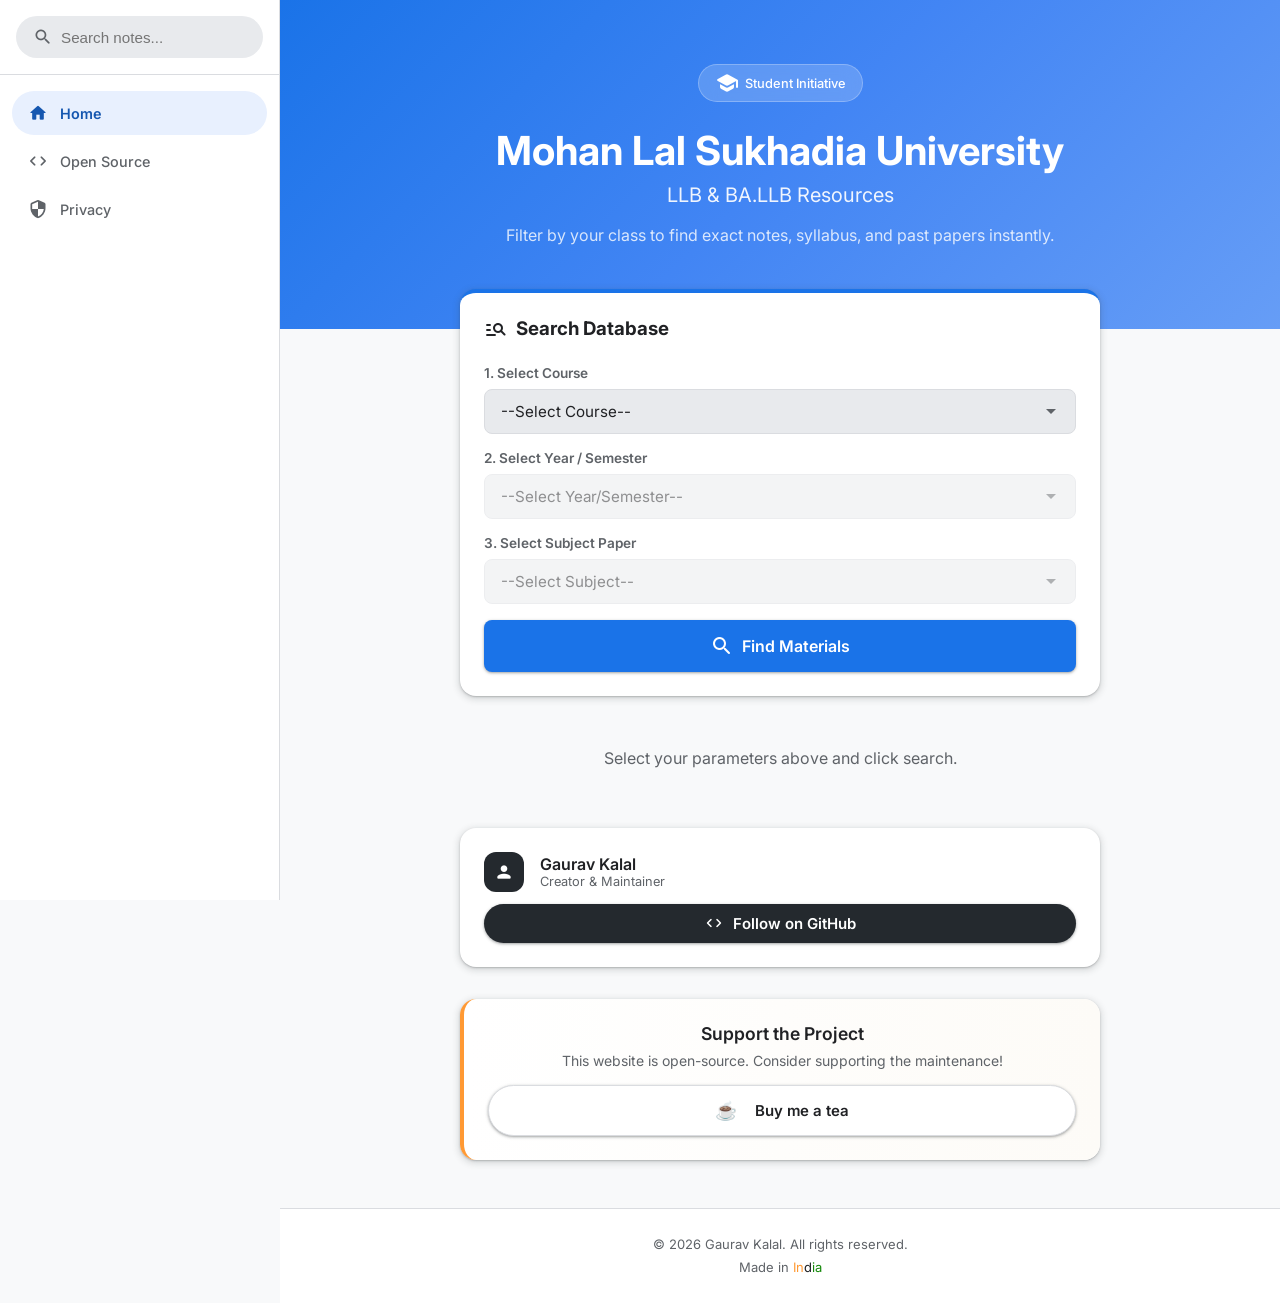
==== index.html @ 7e0fb9b5 "Add files via upload" ====
<!DOCTYPE html>
<html lang="en">
<head>
    <meta charset="UTF-8">
    <meta name="viewport" content="width=device-width, initial-scale=1.0">
    <title>Mohan Lal Sukhadia University (MLSU) Study Resources</title>
    <link href="https://fonts.googleapis.com/css2?family=Inter:wght@300;400;500;600;700&family=Google+Sans:wght@400;500;700&display=swap" rel="stylesheet">
    <link href="https://fonts.googleapis.com/icon?family=Material+Icons+Round" rel="stylesheet">
    <link rel="stylesheet" href="style.css"> 
</head>
<body>

    <aside class="sidebar">
        <div class="sidebar-header">
            <div class="search-box">
                <span class="material-icons-round">search</span>
                <input type="text" placeholder="Search notes..." autocomplete="off">
            </div>
        </div>
        <nav class="sidebar-nav">
            <a href="index.html" class="nav-item active"><span class="material-icons-round">home</span> Home</a>
            <a href="opensource.html" class="nav-item"><span class="material-icons-round">code</span> Open Source</a>
            <a href="privacy.html" class="nav-item"><span class="material-icons-round">security</span> Privacy</a>
        </nav>
    </aside>

    <div class="main-wrapper">
        <section class="hero">
            <div class="hero-content">
                <div class="hero-chip"><span class="material-icons-round">school</span> Student Initiative</div>
                <h1>Mohan Lal Sukhadia University</h1>
                <h2>LLB & BA.LLB Resources</h2>
                <p>Filter by your class to find exact notes, syllabus, and past papers instantly.</p>
            </div>
        </section>

        <main>
            <div class="content-wrapper">
                
                <div class="official-filter-box animate-in">
                    <h3 style="margin-bottom: 8px; color: var(--md-on-surface); display: flex; align-items: center; gap: 8px;">
                        <span class="material-icons-round">manage_search</span> Search Database
                    </h3>
                    
                    <label for="courseSelect">1. Select Course</label>
                    <select id="courseSelect" onchange="updateYears()">
                        <option value="">--Select Course--</option>
                        <option value="llb">LLB (3-Year)</option>
                        <option value="ballb">BA.LLB (5-Year)</option>
                    </select>

                    <label for="yearSelect">2. Select Year / Semester</label>
                    <select id="yearSelect" onchange="updateSubjects()" disabled>
                        <option value="">--Select Year/Semester--</option>
                    </select>

                    <label for="subjectSelect">3. Select Subject Paper</label>
                    <select id="subjectSelect" disabled>
                        <option value="">--Select Subject--</option>
                    </select>

                    <button class="search-action-btn ripple" onclick="searchDatabase()">
                        <span class="material-icons-round">search</span> Find Materials
                    </button>
                </div>

                <div id="results-container">
                    <div style="text-align:center; padding: 20px; color: var(--md-on-surface-variant);">
                        Select your parameters above and click search.
                    </div>
                </div>

                <div class="md-card animate-in" style="margin-top: 24px;">
                    <div style="display: flex; align-items: center; gap: 16px; margin-bottom: 12px;">
                        <div class="card-icon-wrapper" style="width: 40px; height: 40px; background: #24292e; color: white;"><span class="material-icons-round" style="font-size: 20px;">person</span></div>
                        <div>
                            <h3 style="font-size: 1rem; font-weight: 600; margin: 0;">Gaurav Kalal</h3>
                            <p style="font-size: 0.8rem; color: var(--md-on-surface-variant); margin: 0;">Creator & Maintainer</p>
                        </div>
                    </div>
                    <a href="https://github.com/gorupa" class="download-btn ripple" style="background: #24292e; color: white; padding: 10px 20px;" target="_blank">
                        <span class="material-icons-round" style="font-size: 18px;">code</span> Follow on GitHub
                    </a>
                </div>

                <div class="md-card animate-in" style="margin-top: 16px; background: linear-gradient(to right, #ffffff, #fdfbf7); border-left: 4px solid #ff9933;">
                    <div style="text-align: center;">
                        <h3 style="font-size: 1.1rem; font-weight: 600; margin-bottom: 8px;">Support the Project</h3>
                        <p style="font-size: 0.875rem; color: var(--md-on-surface-variant); margin-bottom: 16px;">This website is open-source. Consider supporting the maintenance!</p>
                        <a href="upi://pay?pa=gauravkalal@ybl&pn=Gaurav%20Kalal&cu=INR" class="download-btn ripple" style="background: #ffffff; color: #202124; border: 1px solid #dadce0;">
                            <span style="font-size: 18px; margin-right: 8px;">☕</span> Buy me a tea
                        </a>
                    </div>
                </div>

            </div>
        </main>

        <footer>
            <div class="footer-content">
                <p>&copy; 2026 Gaurav Kalal. All rights reserved.</p>
                <div class="divider"></div>
                <p class="made-in-india">Made in <span style="color:#ff9933">In</span><span style="color:var(--md-on-surface)">d</span><span style="color:#138808">ia</span></p>
            </div>
        </footer>
    </div>

    <script src="script.js"></script>
</body>
</html>
---- style.css ----
:root {
    --md-primary: #1a73e8; --md-primary-dark: #1557b0; --md-primary-light: #e8f0fe;
    --md-on-primary: #ffffff; --md-surface: #ffffff; --md-surface-dim: #f1f3f4;
    --md-surface-container: #f8f9fa; --md-surface-container-high: #e8eaed;
    --md-on-surface: #202124; --md-on-surface-variant: #5f6368; --md-outline: #dadce0;
    --md-elevation-1: 0 1px 2px 0 rgba(60,64,67,0.3), 0 1px 3px 1px rgba(60,64,67,0.15);
    --md-elevation-2: 0 1px 2px 0 rgba(60,64,67,0.3), 0 2px 6px 2px rgba(60,64,67,0.15);
    --md-elevation-3: 0 4px 8px 3px rgba(60,64,67,0.15), 0 1px 3px rgba(60,64,67,0.3);
    --md-shape-corner-m: 12px; --md-shape-corner-l: 16px; --md-shape-corner-xl: 28px;
    --sidebar-width: 280px;
}

* { margin: 0; padding: 0; box-sizing: border-box; }
body { font-family: 'Inter', 'Google Sans', sans-serif; background-color: var(--md-surface-container); color: var(--md-on-surface); display: flex; min-height: 100vh; -webkit-font-smoothing: antialiased; }

/* Sidebar */
.sidebar { width: var(--sidebar-width); background: var(--md-surface); border-right: 1px solid var(--md-outline); display: flex; flex-direction: column; position: fixed; top: 0; left: 0; height: 100vh; overflow-y: auto; z-index: 100; }
.sidebar-header { padding: 16px; border-bottom: 1px solid var(--md-outline); position: sticky; top: 0; background: var(--md-surface); z-index: 2; }
.search-box { display: flex; align-items: center; background: var(--md-surface-container-high); border-radius: 24px; padding: 10px 16px; gap: 8px; border: 1px solid transparent; transition: all 0.2s; }
.search-box:focus-within { background: var(--md-surface); border-color: var(--md-primary); box-shadow: 0 0 0 1px var(--md-primary); }
.search-box .material-icons-round { color: var(--md-on-surface-variant); font-size: 20px; }
.search-box input { border: none; background: transparent; outline: none; width: 100%; font-size: 0.95rem; color: var(--md-on-surface); }
.sidebar-nav { padding: 16px 12px; display: flex; flex-direction: column; gap: 4px; }
.nav-item { display: flex; align-items: center; gap: 12px; padding: 12px 16px; border-radius: 24px; text-decoration: none; color: var(--md-on-surface-variant); font-weight: 500; font-size: 0.9rem; transition: all 0.2s; }
.nav-item:hover { background: var(--md-surface-dim); color: var(--md-on-surface); }
.nav-item.active { background: var(--md-primary-light); color: var(--md-primary-dark); font-weight: 600; }
.nav-item .material-icons-round { font-size: 20px; }
.nav-section-title { font-size: 0.75rem; font-weight: 700; color: var(--md-on-surface-variant); text-transform: uppercase; letter-spacing: 0.05em; margin: 24px 0 8px 16px; }

/* Main Content */
.main-wrapper { flex: 1; margin-left: var(--sidebar-width); display: flex; flex-direction: column; min-height: 100vh; }
.hero { background: linear-gradient(135deg, #1a73e8 0%, #4285f4 50%, #669df6 100%); color: white; padding: 64px 24px 80px; text-align: center; position: relative; overflow: hidden; }
.hero-content { position: relative; z-index: 1; max-width: 640px; margin: 0 auto; }
.hero-chip { display: inline-flex; align-items: center; gap: 6px; background: rgba(255,255,255,0.18); backdrop-filter: blur(10px); border: 1px solid rgba(255,255,255,0.25); border-radius: 20px; padding: 6px 16px; font-size: 0.8rem; font-weight: 500; margin-bottom: 24px; }
.hero h1 { font-size: 2.5rem; font-weight: 700; margin-bottom: 8px; }
.hero h2 { font-size: 1.25rem; font-weight: 400; opacity: 0.92; margin-bottom: 16px; }
.hero p { font-size: 1rem; opacity: 0.8; line-height: 1.6; }
main { flex: 1; display: flex; justify-content: center; padding: 0 24px 48px; margin-top: -40px; position: relative; z-index: 10; }
.content-wrapper { max-width: 640px; width: 100%; display: flex; flex-direction: column; gap: 16px; }

/* Official Filter Box */
.official-filter-box { background: var(--md-surface); border-radius: var(--md-shape-corner-l); box-shadow: var(--md-elevation-2); padding: 24px; margin-bottom: 16px; display: flex; flex-direction: column; gap: 16px; border-top: 4px solid var(--md-primary); }
.official-filter-box label { font-size: 0.85rem; font-weight: 600; color: var(--md-on-surface-variant); margin-bottom: -8px; }
.official-filter-box select { width: 100%; padding: 12px 16px; border: 1px solid var(--md-outline); border-radius: 8px; font-family: inherit; font-size: 0.95rem; color: var(--md-on-surface); background-color: var(--md-surface-container-high); appearance: none; background-image: url('data:image/svg+xml;utf8,<svg xmlns="http://www.w3.org/2000/svg" width="24" height="24" viewBox="0 0 24 24"><path fill="%235f6368" d="M7 10l5 5 5-5z"/></svg>'); background-repeat: no-repeat; background-position: right 12px top 50%; outline: none; transition: border-color 0.2s; }
.official-filter-box select:focus { border-color: var(--md-primary); }
.official-filter-box select:disabled { opacity: 0.5; cursor: not-allowed; }
.search-action-btn { background: var(--md-primary); color: white; border: none; padding: 14px; border-radius: 8px; font-weight: 600; font-size: 1rem; font-family: inherit; cursor: pointer; display: flex; align-items: center; justify-content: center; gap: 8px; box-shadow: var(--md-elevation-1); transition: background 0.2s; }
.search-action-btn:hover { background: var(--md-primary-dark); }

/* Cards */
.md-card { background: var(--md-surface); border-radius: var(--md-shape-corner-l); box-shadow: var(--md-elevation-2); padding: 24px; transition: box-shadow 0.2s ease; }
.md-card:hover { box-shadow: var(--md-elevation-3); }
.card-header { display: flex; align-items: flex-start; gap: 16px; margin-bottom: 16px; }
.card-icon-wrapper { width: 48px; height: 48px; border-radius: var(--md-shape-corner-m); background: var(--md-primary-light); display: flex; align-items: center; justify-content: center; flex-shrink: 0; color: var(--md-primary); font-size: 24px; }
.card-description { font-size: 0.875rem; color: var(--md-on-surface-variant); line-height: 1.6; margin-bottom: 20px; }

/* Buttons & Footer */
.download-btn { display: inline-flex; align-items: center; justify-content: center; gap: 10px; background: var(--md-primary); color: var(--md-on-primary); text-decoration: none; padding: 14px 32px; border-radius: var(--md-shape-corner-xl); font-size: 0.9375rem; font-weight: 600; width: 100%; border: none; cursor: pointer; box-shadow: var(--md-elevation-1); transition: all 0.2s; }
.download-btn:hover { background: var(--md-primary-dark); box-shadow: var(--md-elevation-2); transform: translateY(-1px); }
footer { background: var(--md-surface); border-top: 1px solid var(--md-outline); padding: 24px; text-align: center; }
.footer-content { max-width: 560px; margin: 0 auto; }
footer p { font-size: 0.8125rem; color: var(--md-on-surface-variant); line-height: 1.8; }

/* Responsive */
@media (max-width: 900px) { body { flex-direction: column; } .sidebar { position: relative; width: 100%; height: auto; border-right: none; border-bottom: 1px solid var(--md-outline); } .sidebar-nav { flex-direction: row; overflow-x: auto; padding: 12px; gap: 8px; white-space: nowrap; } .nav-section-title { display: none; } .main-wrapper { margin-left: 0; } }
@media (max-width: 600px) { .hero { padding: 48px 20px 64px; } .hero h1 { font-size: 1.75rem; } main { padding: 0 16px 32px; } }
@keyframes fadeInUp { from { opacity: 0; transform: translateY(20px); } to { opacity: 1; transform: translateY(0); } }
.animate-in { animation: fadeInUp 0.5s ease forwards; }
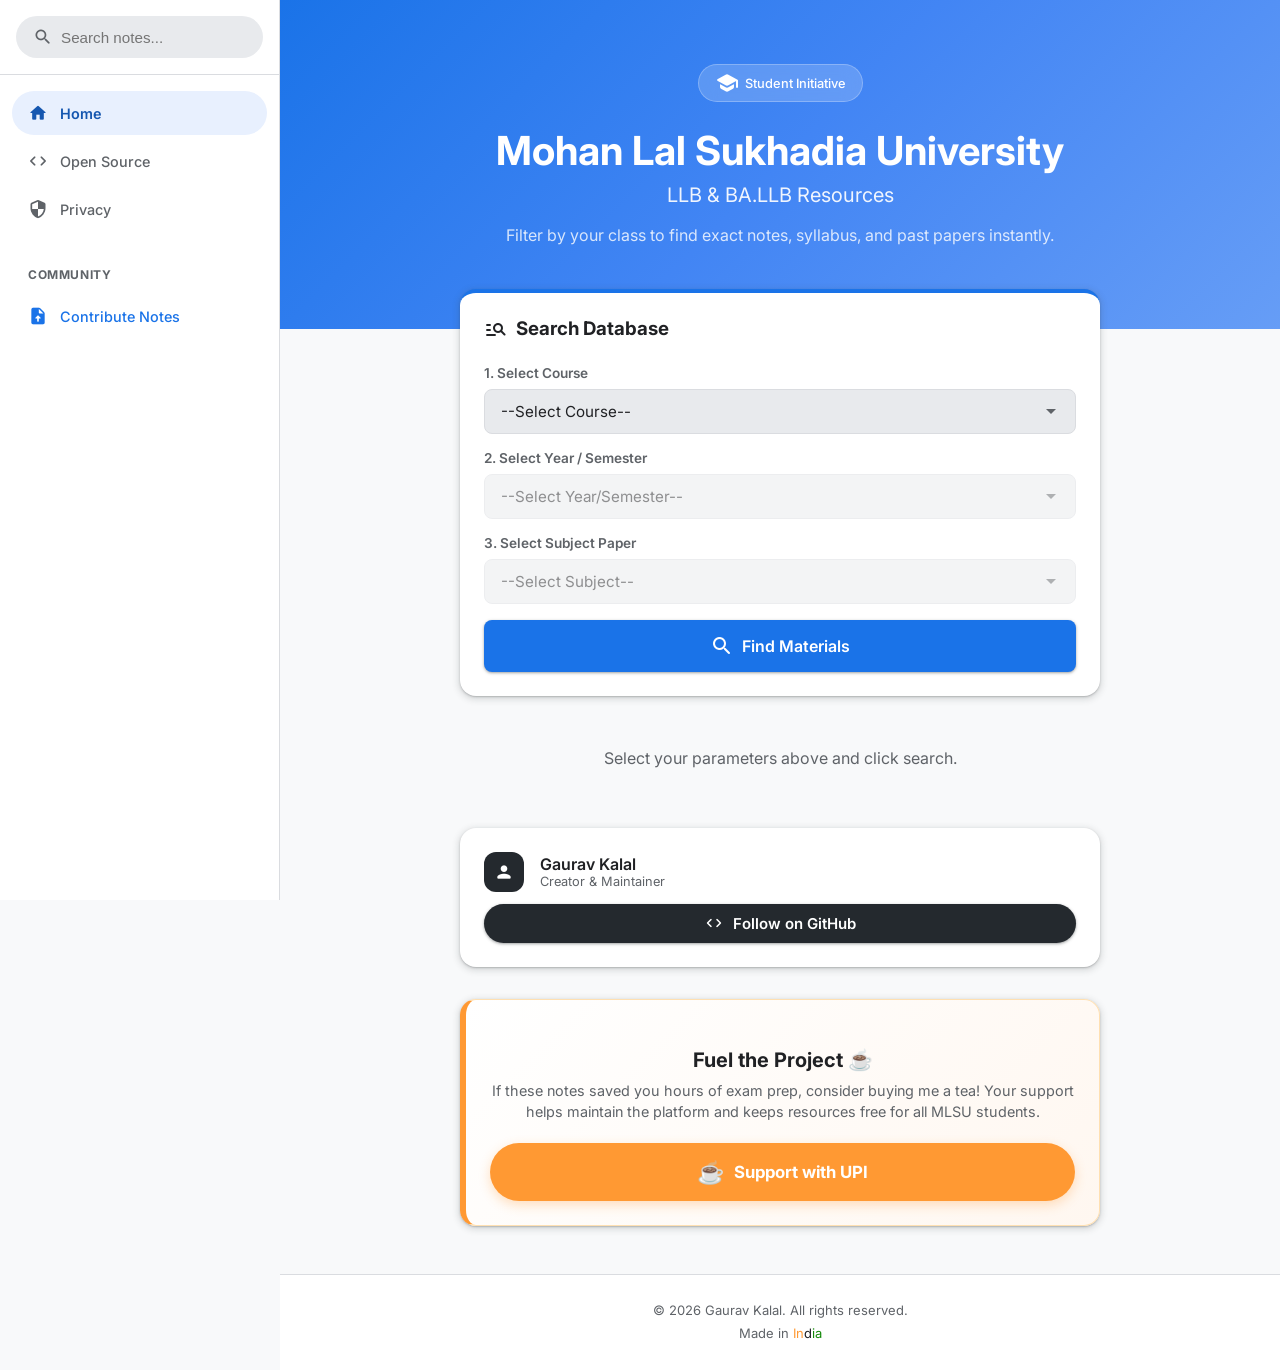
==== commit 2f7b7979: "Add files via upload" ====
--- a/index.html
+++ b/index.html
@@ -21,6 +21,11 @@
             <a href="index.html" class="nav-item active"><span class="material-icons-round">home</span> Home</a>
             <a href="opensource.html" class="nav-item"><span class="material-icons-round">code</span> Open Source</a>
             <a href="privacy.html" class="nav-item"><span class="material-icons-round">security</span> Privacy</a>
+            
+            <div class="nav-section-title" style="margin-top: 32px;">Community</div>
+            <a href="https://docs.google.com/forms/d/e/1FAIpQLSfpXtAw1ubSs2J_HRmVfZ4uiRAKo_5OsMf2MBtZVyfH4WJBgA/viewform?usp=header" target="_blank" class="nav-item" style="color: var(--md-primary);">
+                <span class="material-icons-round">upload_file</span> Contribute Notes
+            </a>
         </nav>
     </aside>
 
@@ -83,12 +88,14 @@
                     </a>
                 </div>
 
-                <div class="md-card animate-in" style="margin-top: 16px; background: linear-gradient(to right, #ffffff, #fdfbf7); border-left: 4px solid #ff9933;">
+                <div class="md-card animate-in tea-card">
                     <div style="text-align: center;">
-                        <h3 style="font-size: 1.1rem; font-weight: 600; margin-bottom: 8px;">Support the Project</h3>
-                        <p style="font-size: 0.875rem; color: var(--md-on-surface-variant); margin-bottom: 16px;">This website is open-source. Consider supporting the maintenance!</p>
-                        <a href="upi://pay?pa=gauravkalal@ybl&pn=Gaurav%20Kalal&cu=INR" class="download-btn ripple" style="background: #ffffff; color: #202124; border: 1px solid #dadce0;">
-                            <span style="font-size: 18px; margin-right: 8px;">☕</span> Buy me a tea
+                        <h3 style="font-size: 1.25rem; font-weight: 700; color: #202124; margin-bottom: 8px;">Fuel the Project ☕</h3>
+                        <p style="font-size: 0.9rem; color: #5f6368; margin-bottom: 20px; line-height: 1.5;">
+                            If these notes saved you hours of exam prep, consider buying me a tea! Your support helps maintain the platform and keeps resources free for all MLSU students.
+                        </p>
+                        <a href="upi://pay?pa=gauravkalal@ybl&pn=Gaurav%20Kalal&cu=INR" class="lucrative-btn ripple">
+                            <span style="font-size: 22px;">☕</span> Support with UPI
                         </a>
                     </div>
                 </div>
--- a/style.css
+++ b/style.css
@@ -52,11 +52,26 @@
 .md-card:hover { box-shadow: var(--md-elevation-3); }
 .card-header { display: flex; align-items: flex-start; gap: 16px; margin-bottom: 16px; }
 .card-icon-wrapper { width: 48px; height: 48px; border-radius: var(--md-shape-corner-m); background: var(--md-primary-light); display: flex; align-items: center; justify-content: center; flex-shrink: 0; color: var(--md-primary); font-size: 24px; }
+.md-card h2 { color: var(--md-primary); font-size: 1.5rem; margin-bottom: 16px; display: flex; align-items: center; gap: 8px; }
+.md-card h3 { font-size: 1.1rem; margin: 24px 0 8px; color: var(--md-on-surface); }
 .card-description { font-size: 0.875rem; color: var(--md-on-surface-variant); line-height: 1.6; margin-bottom: 20px; }
 
-/* Buttons & Footer */
+/* Buttons */
 .download-btn { display: inline-flex; align-items: center; justify-content: center; gap: 10px; background: var(--md-primary); color: var(--md-on-primary); text-decoration: none; padding: 14px 32px; border-radius: var(--md-shape-corner-xl); font-size: 0.9375rem; font-weight: 600; width: 100%; border: none; cursor: pointer; box-shadow: var(--md-elevation-1); transition: all 0.2s; }
 .download-btn:hover { background: var(--md-primary-dark); box-shadow: var(--md-elevation-2); transform: translateY(-1px); }
+
+/* Lucrative Tea Button & Card */
+.tea-card { margin-top: 16px; background: linear-gradient(135deg, #ffffff 0%, #fff7f0 100%); border: 1px solid #ffe0b2; border-left: 6px solid #ff9933; }
+.lucrative-btn { display: inline-flex; align-items: center; justify-content: center; gap: 10px; background: #ff9933; color: #ffffff; text-decoration: none; padding: 16px 32px; border-radius: 30px; font-size: 1.05rem; font-weight: 700; width: 100%; box-shadow: 0 4px 12px rgba(255, 153, 51, 0.3); transition: all 0.3s ease; animation: pulse-soft 2s infinite; }
+.lucrative-btn:hover { background: #e68a2e; transform: translateY(-2px); box-shadow: 0 6px 16px rgba(255, 153, 51, 0.4); animation: none; }
+
+@keyframes pulse-soft {
+    0% { transform: scale(1); box-shadow: 0 0 0 0 rgba(255, 153, 51, 0.5); }
+    70% { transform: scale(1.02); box-shadow: 0 0 0 10px rgba(255, 153, 51, 0); }
+    100% { transform: scale(1); box-shadow: 0 0 0 0 rgba(255, 153, 51, 0); }
+}
+
+/* Footer */
 footer { background: var(--md-surface); border-top: 1px solid var(--md-outline); padding: 24px; text-align: center; }
 .footer-content { max-width: 560px; margin: 0 auto; }
 footer p { font-size: 0.8125rem; color: var(--md-on-surface-variant); line-height: 1.8; }
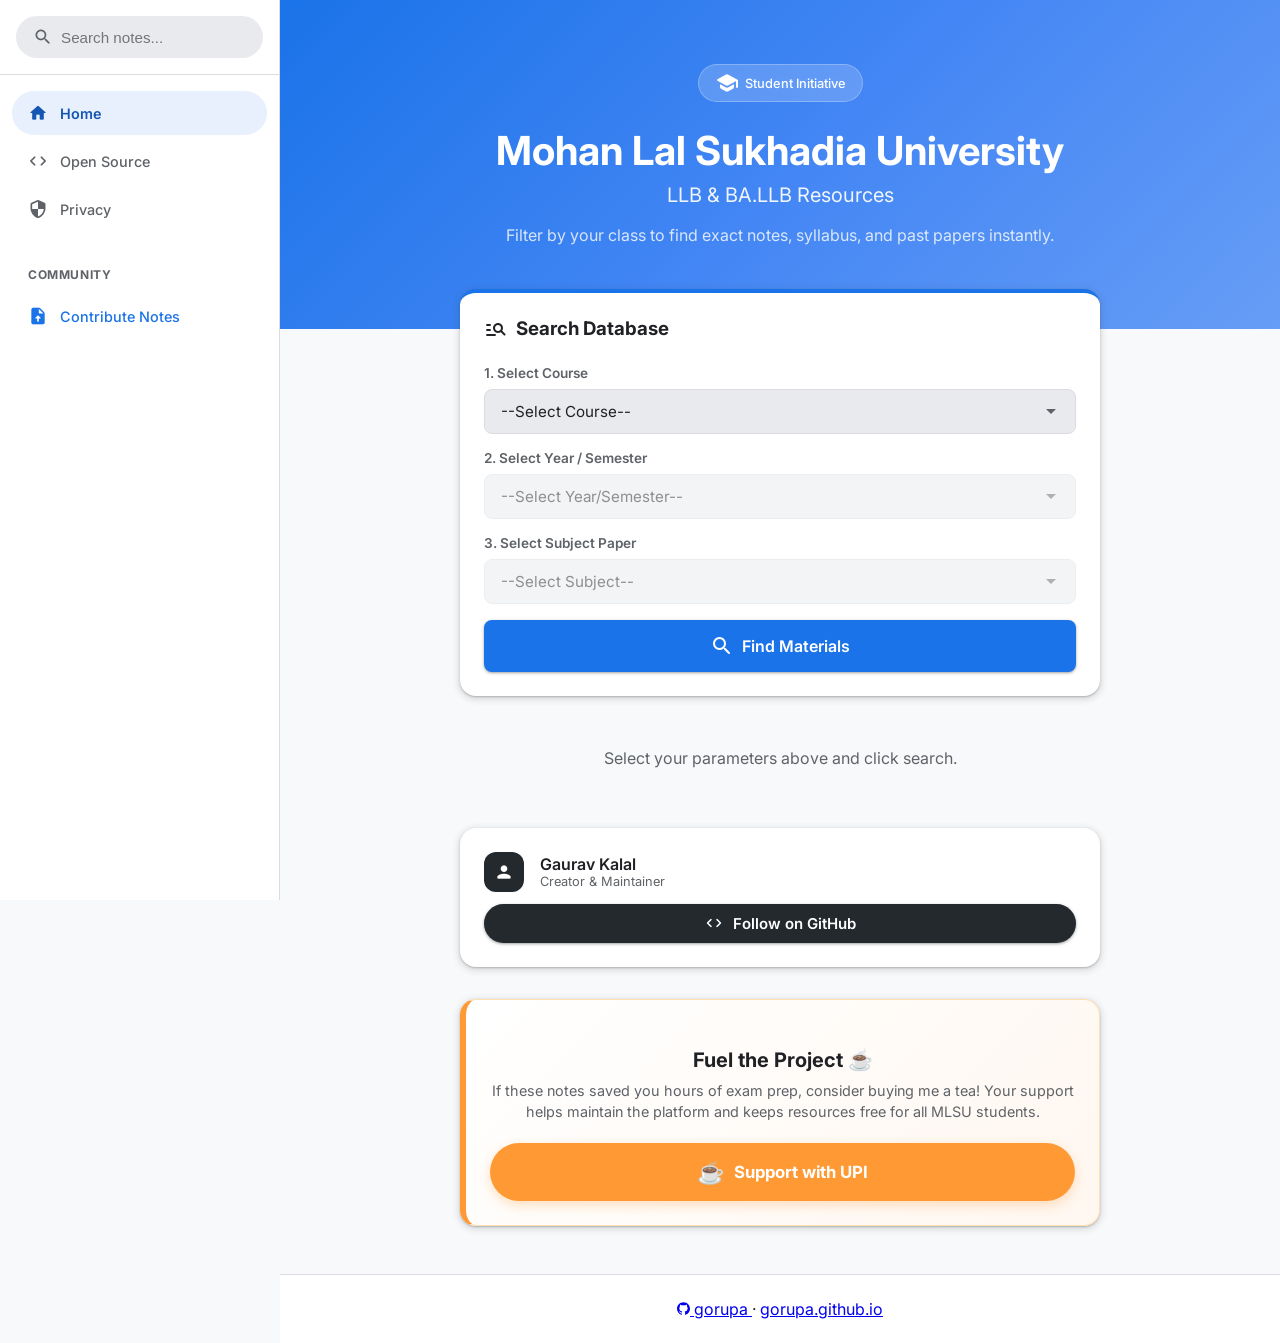
==== commit d7903e39: "Update footer with links and remove old content" ====
--- a/index.html
+++ b/index.html
@@ -6,7 +6,7 @@
     <title>Mohan Lal Sukhadia University (MLSU) Study Resources</title>
     <link href="https://fonts.googleapis.com/css2?family=Inter:wght@300;400;500;600;700&family=Google+Sans:wght@400;500;700&display=swap" rel="stylesheet">
     <link href="https://fonts.googleapis.com/icon?family=Material+Icons+Round" rel="stylesheet">
-    <link rel="stylesheet" href="style.css"> 
+    <link rel="stylesheet" href="css/style.css"> 
 </head>
 <body>
 
@@ -104,14 +104,17 @@
         </main>
 
         <footer>
-            <div class="footer-content">
-                <p>&copy; 2026 Gaurav Kalal. All rights reserved.</p>
-                <div class="divider"></div>
-                <p class="made-in-india">Made in <span style="color:#ff9933">In</span><span style="color:var(--md-on-surface)">d</span><span style="color:#138808">ia</span></p>
-            </div>
+         <div class="footer-links">
+    <a href="https://github.com/gorupa" target="_blank" rel="noopener">
+        <svg width="13" height="13" viewBox="0 0 24 24" fill="currentColor"><path d="M12 .297c-6.63 0-12 5.373-12 12 0 5.303 3.438 9.8 8.205 11.385.6.113.82-.258.82-.577 0-.285-.01-1.04-.015-2.04-3.338.724-4.042-1.61-4.042-1.61C4.422 18.07 3.633 17.7 3.633 17.7c-1.087-.744.084-.729.084-.729 1.205.084 1.838 1.236 1.838 1.236 1.07 1.835 2.809 1.305 3.495.998.108-.776.417-1.305.76-1.605-2.665-.3-5.466-1.332-5.466-5.93 0-1.31.465-2.38 1.235-3.22-.135-.303-.54-1.523.105-3.176 0 0 1.005-.322 3.3 1.23.96-.267 1.98-.399 3-.405 1.02.006 2.04.138 3 .405 2.28-1.552 3.285-1.23 3.285-1.23.645 1.653.24 2.873.12 3.176.765.84 1.23 1.91 1.23 3.22 0 4.61-2.805 5.625-5.475 5.92.42.36.81 1.096.81 2.22 0 1.606-.015 2.896-.015 3.286 0 .315.21.69.825.57C20.565 22.092 24 17.592 24 12.297c0-6.627-5.373-12-12-12"/></svg>
+        gorupa
+    </a>
+    <span class="footer-sep">·</span>
+    <a href="https://gorupa.github.io" target="_blank" rel="noopener">gorupa.github.io</a>
+         </div>
         </footer>
     </div>
 
-    <script src="script.js"></script>
+    <script src="js/script.js"></script>
 </body>
 </html>
--- a/css/style.css
+++ b/css/style.css
@@ -0,0 +1,83 @@
+:root {
+    --md-primary: #1a73e8; --md-primary-dark: #1557b0; --md-primary-light: #e8f0fe;
+    --md-on-primary: #ffffff; --md-surface: #ffffff; --md-surface-dim: #f1f3f4;
+    --md-surface-container: #f8f9fa; --md-surface-container-high: #e8eaed;
+    --md-on-surface: #202124; --md-on-surface-variant: #5f6368; --md-outline: #dadce0;
+    --md-elevation-1: 0 1px 2px 0 rgba(60,64,67,0.3), 0 1px 3px 1px rgba(60,64,67,0.15);
+    --md-elevation-2: 0 1px 2px 0 rgba(60,64,67,0.3), 0 2px 6px 2px rgba(60,64,67,0.15);
+    --md-elevation-3: 0 4px 8px 3px rgba(60,64,67,0.15), 0 1px 3px rgba(60,64,67,0.3);
+    --md-shape-corner-m: 12px; --md-shape-corner-l: 16px; --md-shape-corner-xl: 28px;
+    --sidebar-width: 280px;
+}
+
+* { margin: 0; padding: 0; box-sizing: border-box; }
+body { font-family: 'Inter', 'Google Sans', sans-serif; background-color: var(--md-surface-container); color: var(--md-on-surface); display: flex; min-height: 100vh; -webkit-font-smoothing: antialiased; }
+
+/* Sidebar */
+.sidebar { width: var(--sidebar-width); background: var(--md-surface); border-right: 1px solid var(--md-outline); display: flex; flex-direction: column; position: fixed; top: 0; left: 0; height: 100vh; overflow-y: auto; z-index: 100; }
+.sidebar-header { padding: 16px; border-bottom: 1px solid var(--md-outline); position: sticky; top: 0; background: var(--md-surface); z-index: 2; }
+.search-box { display: flex; align-items: center; background: var(--md-surface-container-high); border-radius: 24px; padding: 10px 16px; gap: 8px; border: 1px solid transparent; transition: all 0.2s; }
+.search-box:focus-within { background: var(--md-surface); border-color: var(--md-primary); box-shadow: 0 0 0 1px var(--md-primary); }
+.search-box .material-icons-round { color: var(--md-on-surface-variant); font-size: 20px; }
+.search-box input { border: none; background: transparent; outline: none; width: 100%; font-size: 0.95rem; color: var(--md-on-surface); }
+.sidebar-nav { padding: 16px 12px; display: flex; flex-direction: column; gap: 4px; }
+.nav-item { display: flex; align-items: center; gap: 12px; padding: 12px 16px; border-radius: 24px; text-decoration: none; color: var(--md-on-surface-variant); font-weight: 500; font-size: 0.9rem; transition: all 0.2s; }
+.nav-item:hover { background: var(--md-surface-dim); color: var(--md-on-surface); }
+.nav-item.active { background: var(--md-primary-light); color: var(--md-primary-dark); font-weight: 600; }
+.nav-item .material-icons-round { font-size: 20px; }
+.nav-section-title { font-size: 0.75rem; font-weight: 700; color: var(--md-on-surface-variant); text-transform: uppercase; letter-spacing: 0.05em; margin: 24px 0 8px 16px; }
+
+/* Main Content */
+.main-wrapper { flex: 1; margin-left: var(--sidebar-width); display: flex; flex-direction: column; min-height: 100vh; }
+.hero { background: linear-gradient(135deg, #1a73e8 0%, #4285f4 50%, #669df6 100%); color: white; padding: 64px 24px 80px; text-align: center; position: relative; overflow: hidden; }
+.hero-content { position: relative; z-index: 1; max-width: 640px; margin: 0 auto; }
+.hero-chip { display: inline-flex; align-items: center; gap: 6px; background: rgba(255,255,255,0.18); backdrop-filter: blur(10px); border: 1px solid rgba(255,255,255,0.25); border-radius: 20px; padding: 6px 16px; font-size: 0.8rem; font-weight: 500; margin-bottom: 24px; }
+.hero h1 { font-size: 2.5rem; font-weight: 700; margin-bottom: 8px; }
+.hero h2 { font-size: 1.25rem; font-weight: 400; opacity: 0.92; margin-bottom: 16px; }
+.hero p { font-size: 1rem; opacity: 0.8; line-height: 1.6; }
+main { flex: 1; display: flex; justify-content: center; padding: 0 24px 48px; margin-top: -40px; position: relative; z-index: 10; }
+.content-wrapper { max-width: 640px; width: 100%; display: flex; flex-direction: column; gap: 16px; }
+
+/* Official Filter Box */
+.official-filter-box { background: var(--md-surface); border-radius: var(--md-shape-corner-l); box-shadow: var(--md-elevation-2); padding: 24px; margin-bottom: 16px; display: flex; flex-direction: column; gap: 16px; border-top: 4px solid var(--md-primary); }
+.official-filter-box label { font-size: 0.85rem; font-weight: 600; color: var(--md-on-surface-variant); margin-bottom: -8px; }
+.official-filter-box select { width: 100%; padding: 12px 16px; border: 1px solid var(--md-outline); border-radius: 8px; font-family: inherit; font-size: 0.95rem; color: var(--md-on-surface); background-color: var(--md-surface-container-high); appearance: none; background-image: url('data:image/svg+xml;utf8,<svg xmlns="http://www.w3.org/2000/svg" width="24" height="24" viewBox="0 0 24 24"><path fill="%235f6368" d="M7 10l5 5 5-5z"/></svg>'); background-repeat: no-repeat; background-position: right 12px top 50%; outline: none; transition: border-color 0.2s; }
+.official-filter-box select:focus { border-color: var(--md-primary); }
+.official-filter-box select:disabled { opacity: 0.5; cursor: not-allowed; }
+.search-action-btn { background: var(--md-primary); color: white; border: none; padding: 14px; border-radius: 8px; font-weight: 600; font-size: 1rem; font-family: inherit; cursor: pointer; display: flex; align-items: center; justify-content: center; gap: 8px; box-shadow: var(--md-elevation-1); transition: background 0.2s; }
+.search-action-btn:hover { background: var(--md-primary-dark); }
+
+/* Cards */
+.md-card { background: var(--md-surface); border-radius: var(--md-shape-corner-l); box-shadow: var(--md-elevation-2); padding: 24px; transition: box-shadow 0.2s ease; }
+.md-card:hover { box-shadow: var(--md-elevation-3); }
+.card-header { display: flex; align-items: flex-start; gap: 16px; margin-bottom: 16px; }
+.card-icon-wrapper { width: 48px; height: 48px; border-radius: var(--md-shape-corner-m); background: var(--md-primary-light); display: flex; align-items: center; justify-content: center; flex-shrink: 0; color: var(--md-primary); font-size: 24px; }
+.md-card h2 { color: var(--md-primary); font-size: 1.5rem; margin-bottom: 16px; display: flex; align-items: center; gap: 8px; }
+.md-card h3 { font-size: 1.1rem; margin: 24px 0 8px; color: var(--md-on-surface); }
+.card-description { font-size: 0.875rem; color: var(--md-on-surface-variant); line-height: 1.6; margin-bottom: 20px; }
+
+/* Buttons */
+.download-btn { display: inline-flex; align-items: center; justify-content: center; gap: 10px; background: var(--md-primary); color: var(--md-on-primary); text-decoration: none; padding: 14px 32px; border-radius: var(--md-shape-corner-xl); font-size: 0.9375rem; font-weight: 600; width: 100%; border: none; cursor: pointer; box-shadow: var(--md-elevation-1); transition: all 0.2s; }
+.download-btn:hover { background: var(--md-primary-dark); box-shadow: var(--md-elevation-2); transform: translateY(-1px); }
+
+/* Lucrative Tea Button & Card */
+.tea-card { margin-top: 16px; background: linear-gradient(135deg, #ffffff 0%, #fff7f0 100%); border: 1px solid #ffe0b2; border-left: 6px solid #ff9933; }
+.lucrative-btn { display: inline-flex; align-items: center; justify-content: center; gap: 10px; background: #ff9933; color: #ffffff; text-decoration: none; padding: 16px 32px; border-radius: 30px; font-size: 1.05rem; font-weight: 700; width: 100%; box-shadow: 0 4px 12px rgba(255, 153, 51, 0.3); transition: all 0.3s ease; animation: pulse-soft 2s infinite; }
+.lucrative-btn:hover { background: #e68a2e; transform: translateY(-2px); box-shadow: 0 6px 16px rgba(255, 153, 51, 0.4); animation: none; }
+
+@keyframes pulse-soft {
+    0% { transform: scale(1); box-shadow: 0 0 0 0 rgba(255, 153, 51, 0.5); }
+    70% { transform: scale(1.02); box-shadow: 0 0 0 10px rgba(255, 153, 51, 0); }
+    100% { transform: scale(1); box-shadow: 0 0 0 0 rgba(255, 153, 51, 0); }
+}
+
+/* Footer */
+footer { background: var(--md-surface); border-top: 1px solid var(--md-outline); padding: 24px; text-align: center; }
+.footer-content { max-width: 560px; margin: 0 auto; }
+footer p { font-size: 0.8125rem; color: var(--md-on-surface-variant); line-height: 1.8; }
+
+/* Responsive */
+@media (max-width: 900px) { body { flex-direction: column; } .sidebar { position: relative; width: 100%; height: auto; border-right: none; border-bottom: 1px solid var(--md-outline); } .sidebar-nav { flex-direction: row; overflow-x: auto; padding: 12px; gap: 8px; white-space: nowrap; } .nav-section-title { display: none; } .main-wrapper { margin-left: 0; } }
+@media (max-width: 600px) { .hero { padding: 48px 20px 64px; } .hero h1 { font-size: 1.75rem; } main { padding: 0 16px 32px; } }
+@keyframes fadeInUp { from { opacity: 0; transform: translateY(20px); } to { opacity: 1; transform: translateY(0); } }
+.animate-in { animation: fadeInUp 0.5s ease forwards; }
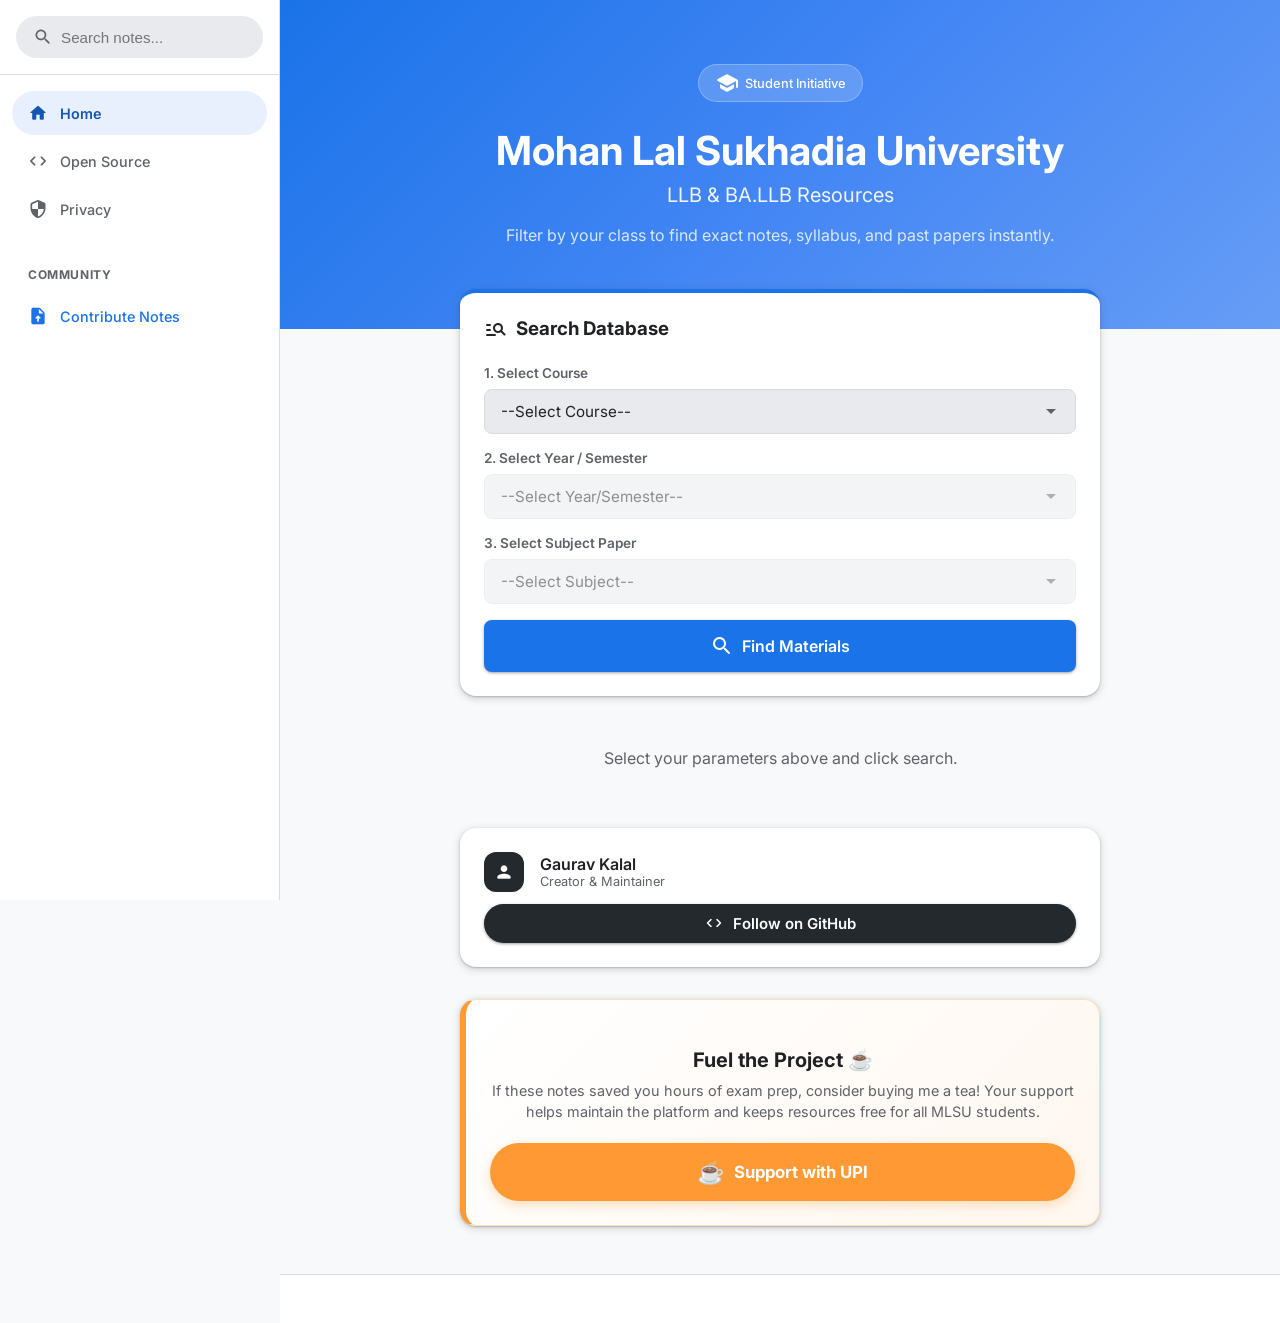
==== commit 6e11b34a: "Remove footer links section from index.html" ====
--- a/index.html
+++ b/index.html
@@ -104,14 +104,7 @@
         </main>
 
         <footer>
-         <div class="footer-links">
-    <a href="https://github.com/gorupa" target="_blank" rel="noopener">
-        <svg width="13" height="13" viewBox="0 0 24 24" fill="currentColor"><path d="M12 .297c-6.63 0-12 5.373-12 12 0 5.303 3.438 9.8 8.205 11.385.6.113.82-.258.82-.577 0-.285-.01-1.04-.015-2.04-3.338.724-4.042-1.61-4.042-1.61C4.422 18.07 3.633 17.7 3.633 17.7c-1.087-.744.084-.729.084-.729 1.205.084 1.838 1.236 1.838 1.236 1.07 1.835 2.809 1.305 3.495.998.108-.776.417-1.305.76-1.605-2.665-.3-5.466-1.332-5.466-5.93 0-1.31.465-2.38 1.235-3.22-.135-.303-.54-1.523.105-3.176 0 0 1.005-.322 3.3 1.23.96-.267 1.98-.399 3-.405 1.02.006 2.04.138 3 .405 2.28-1.552 3.285-1.23 3.285-1.23.645 1.653.24 2.873.12 3.176.765.84 1.23 1.91 1.23 3.22 0 4.61-2.805 5.625-5.475 5.92.42.36.81 1.096.81 2.22 0 1.606-.015 2.896-.015 3.286 0 .315.21.69.825.57C20.565 22.092 24 17.592 24 12.297c0-6.627-5.373-12-12-12"/></svg>
-        gorupa
-    </a>
-    <span class="footer-sep">·</span>
-    <a href="https://gorupa.github.io" target="_blank" rel="noopener">gorupa.github.io</a>
-         </div>
+      
         </footer>
     </div>
 
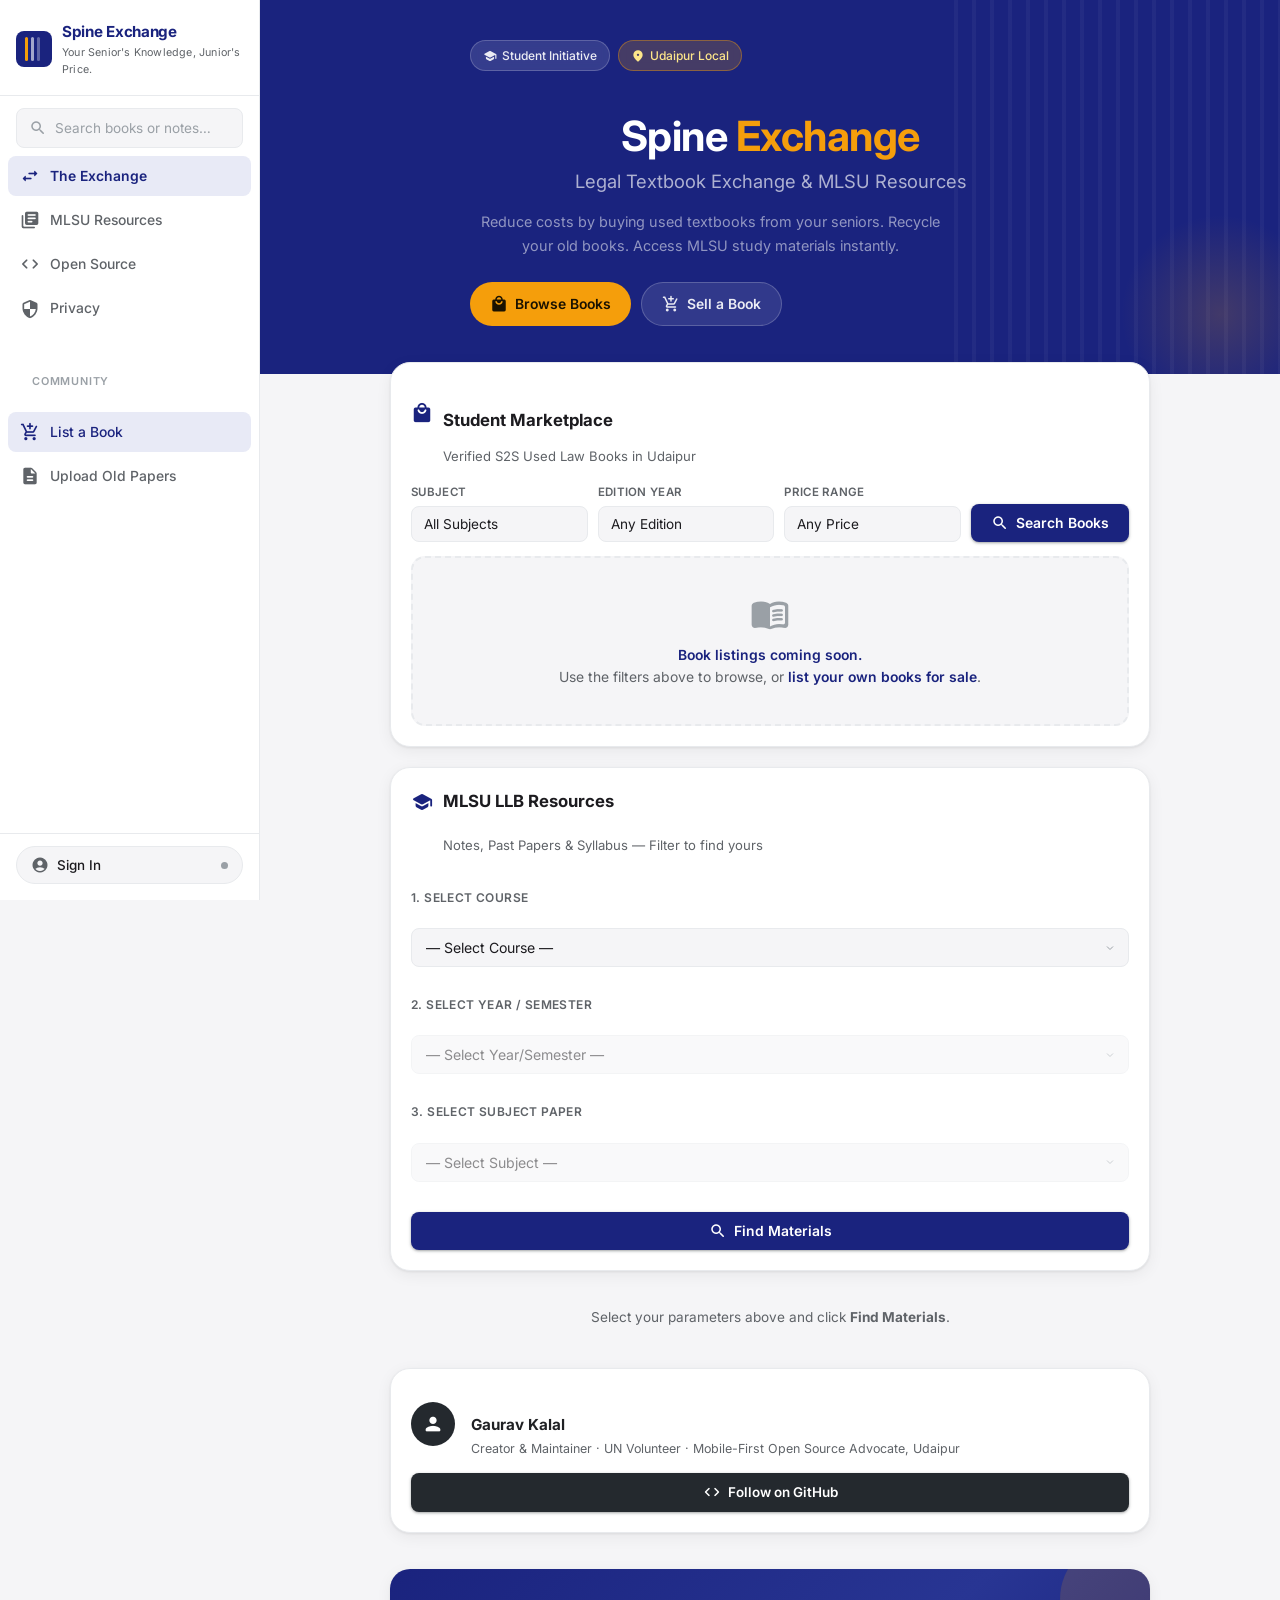
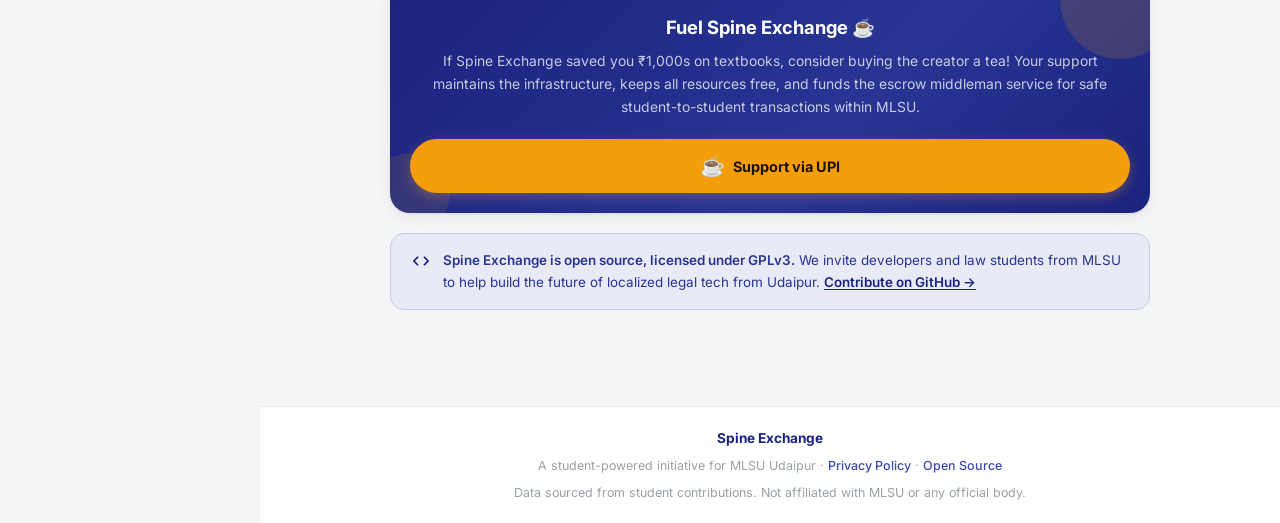
==== commit d91d7658: "Update index.html" ====
--- a/index.html
+++ b/index.html
@@ -3,111 +3,1095 @@
 <head>
     <meta charset="UTF-8">
     <meta name="viewport" content="width=device-width, initial-scale=1.0">
-    <title>Mohan Lal Sukhadia University (MLSU) Study Resources</title>
+    <title>Spine Exchange - Law Book Marketplace & MLSU Resources</title>
+    <meta name="description" content="Student-to-student used law textbook marketplace for MLSU Udaipur. Buy, sell, and access legal study resources.">
+    <meta name="theme-color" content="#1a237e">
+    <link rel="manifest" href="manifest.json">
+
     <link href="https://fonts.googleapis.com/css2?family=Inter:wght@300;400;500;600;700&family=Google+Sans:wght@400;500;700&display=swap" rel="stylesheet">
     <link href="https://fonts.googleapis.com/icon?family=Material+Icons+Round" rel="stylesheet">
-    <link rel="stylesheet" href="css/style.css"> 
+    <link rel="stylesheet" href="css/style.css">
+
+    <style>
+        /* ─── DESIGN TOKENS ─────────────────────────────────────── */
+        :root {
+            --brand-primary:     #1a237e;   /* deep indigo — ink of law */
+            --brand-primary-lt:  #3949ab;
+            --brand-accent:      #f59e0b;   /* warm amber — book spine gold */
+            --brand-accent-lt:   #fef3c7;
+            --brand-surface:     #ffffff;
+            --brand-bg:          #f5f5f7;
+            --brand-border:      #e8eaed;
+            --brand-text:        #1c1b1f;
+            --brand-text-soft:   #5f6368;
+            --brand-text-xsoft:  #9aa0a6;
+            --brand-success:     #1e8e3e;
+            --brand-danger:      #d93025;
+
+            --radius-sm:   8px;
+            --radius-md:   14px;
+            --radius-lg:   20px;
+            --radius-xl:   28px;
+
+            --shadow-card: 0 1px 3px rgba(0,0,0,.08), 0 4px 16px rgba(0,0,0,.06);
+            --shadow-hover: 0 4px 12px rgba(26,35,126,.14), 0 8px 32px rgba(26,35,126,.08);
+
+            --transition: 220ms cubic-bezier(.4,0,.2,1);
+        }
+
+        /* ─── RESET & BASE ──────────────────────────────────────── */
+        *, *::before, *::after { box-sizing: border-box; margin: 0; padding: 0; }
+        html { scroll-behavior: smooth; }
+        body {
+            font-family: 'Inter', 'Google Sans', sans-serif;
+            background: var(--brand-bg);
+            color: var(--brand-text);
+            line-height: 1.6;
+            display: flex;
+            min-height: 100vh;
+        }
+        a { text-decoration: none; color: inherit; }
+        button, select, input { font-family: inherit; }
+
+        /* ─── SIDEBAR ───────────────────────────────────────────── */
+        .sidebar {
+            width: 260px;
+            min-height: 100vh;
+            background: var(--brand-surface);
+            border-right: 1px solid var(--brand-border);
+            display: flex;
+            flex-direction: column;
+            position: fixed;
+            top: 0; left: 0;
+            z-index: 100;
+            transition: transform var(--transition);
+            overflow-y: auto;
+        }
+
+        .sidebar-header {
+            padding: 20px 16px 12px;
+            border-bottom: 1px solid var(--brand-border);
+        }
+
+        .brand-logo {
+            display: flex;
+            align-items: center;
+            gap: 10px;
+            margin-bottom: 4px;
+        }
+
+        .brand-logo-icon {
+            width: 36px;
+            height: 36px;
+            background: var(--brand-primary);
+            border-radius: var(--radius-sm);
+            display: flex;
+            align-items: center;
+            justify-content: center;
+            flex-shrink: 0;
+            position: relative;
+            overflow: hidden;
+        }
+
+        /* Book-spine motif inside logo */
+        .brand-logo-icon::before,
+        .brand-logo-icon::after {
+            content: '';
+            position: absolute;
+            top: 6px; bottom: 6px;
+            width: 3px;
+            border-radius: 2px;
+            background: var(--brand-accent);
+        }
+        .brand-logo-icon::before { left: 9px; }
+        .brand-logo-icon::after  { left: 15px; background: rgba(255,255,255,.6); }
+        .brand-logo-spine {
+            position: absolute;
+            left: 21px; top: 6px; bottom: 6px;
+            width: 3px;
+            border-radius: 2px;
+            background: rgba(255,255,255,.3);
+        }
+
+        .brand-name {
+            font-size: .95rem;
+            font-weight: 700;
+            color: var(--brand-primary);
+            letter-spacing: -.3px;
+        }
+        .brand-tagline {
+            font-size: .67rem;
+            color: var(--brand-text-soft);
+            letter-spacing: .2px;
+        }
+
+        /* ─── SIDEBAR SEARCH ────────────────────────────────────── */
+        .sidebar-search {
+            padding: 10px 12px;
+            display: flex;
+            align-items: center;
+            gap: 8px;
+            background: var(--brand-bg);
+            border-radius: var(--radius-sm);
+            margin: 12px 16px 0;
+            border: 1px solid var(--brand-border);
+            transition: border-color var(--transition), box-shadow var(--transition);
+        }
+        .sidebar-search:focus-within {
+            border-color: var(--brand-primary-lt);
+            box-shadow: 0 0 0 3px rgba(57,73,171,.1);
+        }
+        .sidebar-search .material-icons-round { font-size: 18px; color: var(--brand-text-xsoft); }
+        .sidebar-search input {
+            border: none; outline: none;
+            background: transparent;
+            font-size: .85rem;
+            color: var(--brand-text);
+            width: 100%;
+        }
+        .sidebar-search input::placeholder { color: var(--brand-text-xsoft); }
+
+        /* ─── NAV ───────────────────────────────────────────────── */
+        .sidebar-nav {
+            padding: 8px 8px 24px;
+            flex: 1;
+        }
+
+        .nav-section-title {
+            font-size: .68rem;
+            font-weight: 600;
+            letter-spacing: .8px;
+            text-transform: uppercase;
+            color: var(--brand-text-xsoft);
+            padding: 16px 8px 6px;
+        }
+
+        .nav-item {
+            display: flex;
+            align-items: center;
+            gap: 10px;
+            padding: 9px 12px;
+            border-radius: var(--radius-sm);
+            font-size: .87rem;
+            font-weight: 500;
+            color: var(--brand-text-soft);
+            transition: background var(--transition), color var(--transition);
+            cursor: pointer;
+        }
+        .nav-item .material-icons-round { font-size: 20px; flex-shrink: 0; }
+        .nav-item:hover { background: var(--brand-bg); color: var(--brand-text); }
+        .nav-item.active {
+            background: #e8eaf6;
+            color: var(--brand-primary);
+            font-weight: 600;
+        }
+        .nav-item.active .material-icons-round { color: var(--brand-primary); }
+        .nav-item.cta-item {
+            color: var(--brand-primary);
+            background: #e8eaf6;
+            margin-top: 4px;
+        }
+        .nav-item.cta-item:hover { background: #c5cae9; }
+
+        /* ─── AUTH PILL ─────────────────────────────────────────── */
+        .sidebar-auth {
+            padding: 12px 16px 16px;
+            border-top: 1px solid var(--brand-border);
+        }
+        .auth-btn {
+            display: flex;
+            align-items: center;
+            gap: 8px;
+            width: 100%;
+            padding: 9px 14px;
+            background: var(--brand-bg);
+            border: 1px solid var(--brand-border);
+            border-radius: var(--radius-xl);
+            font-size: .84rem;
+            font-weight: 500;
+            color: var(--brand-text);
+            cursor: pointer;
+            transition: background var(--transition), border-color var(--transition), box-shadow var(--transition);
+        }
+        .auth-btn .material-icons-round { font-size: 18px; color: var(--brand-text-soft); }
+        .auth-btn:hover {
+            background: #e8eaf6;
+            border-color: var(--brand-primary-lt);
+            box-shadow: 0 2px 8px rgba(26,35,126,.1);
+        }
+        .auth-dot {
+            width: 7px; height: 7px;
+            border-radius: 50%;
+            background: var(--brand-text-xsoft);
+            margin-left: auto;
+        }
+
+        /* ─── MAIN WRAPPER ──────────────────────────────────────── */
+        .main-wrapper {
+            margin-left: 260px;
+            flex: 1;
+            display: flex;
+            flex-direction: column;
+            min-height: 100vh;
+        }
+
+        /* ─── HERO ──────────────────────────────────────────────── */
+        .hero {
+            background: var(--brand-primary);
+            padding: 40px 24px 48px;
+            position: relative;
+            overflow: hidden;
+        }
+
+        /* Geometric accent — stacked book-spine lines */
+        .hero::before {
+            content: '';
+            position: absolute;
+            top: 0; right: 0;
+            width: 340px; height: 100%;
+            background: repeating-linear-gradient(
+                90deg,
+                transparent 0px,
+                transparent 14px,
+                rgba(255,255,255,.04) 14px,
+                rgba(255,255,255,.04) 18px
+            );
+            pointer-events: none;
+        }
+        .hero::after {
+            content: '';
+            position: absolute;
+            bottom: -40px; right: -40px;
+            width: 200px; height: 200px;
+            border-radius: 50%;
+            background: radial-gradient(circle, rgba(245,158,11,.18) 0%, transparent 70%);
+            pointer-events: none;
+        }
+
+        .hero-content { position: relative; z-index: 1; max-width: 600px; }
+
+        .hero-chips {
+            display: flex;
+            flex-wrap: wrap;
+            gap: 8px;
+            margin-bottom: 18px;
+        }
+        .hero-chip {
+            display: inline-flex;
+            align-items: center;
+            gap: 5px;
+            padding: 5px 12px;
+            background: rgba(255,255,255,.12);
+            border: 1px solid rgba(255,255,255,.2);
+            border-radius: var(--radius-xl);
+            font-size: .75rem;
+            font-weight: 500;
+            color: rgba(255,255,255,.9);
+            backdrop-filter: blur(4px);
+        }
+        .hero-chip .material-icons-round { font-size: 14px; }
+        .hero-chip.accent { background: rgba(245,158,11,.2); border-color: rgba(245,158,11,.4); color: #fde68a; }
+
+        .hero h1 {
+            font-size: clamp(1.8rem, 4vw, 2.6rem);
+            font-weight: 700;
+            color: #fff;
+            letter-spacing: -.5px;
+            line-height: 1.15;
+            margin-bottom: 6px;
+        }
+        .hero h1 span { color: var(--brand-accent); }
+        .hero h2 {
+            font-size: clamp(.95rem, 2vw, 1.15rem);
+            font-weight: 400;
+            color: rgba(255,255,255,.7);
+            margin-bottom: 14px;
+        }
+        .hero p {
+            font-size: .9rem;
+            color: rgba(255,255,255,.65);
+            max-width: 480px;
+            line-height: 1.65;
+            margin-bottom: 24px;
+        }
+
+        .hero-actions { display: flex; gap: 10px; flex-wrap: wrap; }
+        .hero-btn {
+            display: inline-flex;
+            align-items: center;
+            gap: 7px;
+            padding: 10px 20px;
+            border-radius: var(--radius-xl);
+            font-size: .87rem;
+            font-weight: 600;
+            cursor: pointer;
+            border: none;
+            transition: transform var(--transition), box-shadow var(--transition);
+        }
+        .hero-btn:active { transform: scale(.97); }
+        .hero-btn.primary {
+            background: var(--brand-accent);
+            color: #1a1200;
+        }
+        .hero-btn.primary:hover { box-shadow: 0 4px 20px rgba(245,158,11,.45); }
+        .hero-btn.secondary {
+            background: rgba(255,255,255,.1);
+            color: rgba(255,255,255,.9);
+            border: 1px solid rgba(255,255,255,.2);
+        }
+        .hero-btn.secondary:hover { background: rgba(255,255,255,.18); }
+        .hero-btn .material-icons-round { font-size: 18px; }
+
+        /* ─── MAIN CONTENT ──────────────────────────────────────── */
+        main { flex: 1; }
+        .content-wrapper {
+            max-width: 800px;
+            margin: 0 auto;
+            padding: 28px 20px 48px;
+            display: flex;
+            flex-direction: column;
+            gap: 20px;
+        }
+
+        /* ─── SECTION HEADERS ───────────────────────────────────── */
+        .section-header {
+            display: flex;
+            align-items: center;
+            gap: 10px;
+            margin-bottom: 4px;
+        }
+        .section-header .material-icons-round {
+            font-size: 22px;
+            color: var(--brand-primary);
+        }
+        .section-header h3 {
+            font-size: 1.05rem;
+            font-weight: 700;
+            color: var(--brand-text);
+        }
+        .section-subhead {
+            font-size: .82rem;
+            color: var(--brand-text-soft);
+            margin-bottom: 16px;
+            padding-left: 32px;
+        }
+
+        /* ─── CARDS ─────────────────────────────────────────────── */
+        .md-card {
+            background: var(--brand-surface);
+            border-radius: var(--radius-lg);
+            padding: 20px;
+            box-shadow: var(--shadow-card);
+            border: 1px solid var(--brand-border);
+            transition: box-shadow var(--transition);
+        }
+        .md-card:hover { box-shadow: var(--shadow-hover); }
+
+        .animate-in {
+            animation: slideUp .4s cubic-bezier(.4,0,.2,1) both;
+        }
+        @keyframes slideUp {
+            from { opacity: 0; transform: translateY(16px); }
+            to   { opacity: 1; transform: translateY(0); }
+        }
+        .animate-in:nth-child(2) { animation-delay: .07s; }
+        .animate-in:nth-child(3) { animation-delay: .14s; }
+        .animate-in:nth-child(4) { animation-delay: .21s; }
+        .animate-in:nth-child(5) { animation-delay: .28s; }
+
+        /* ─── MARKETPLACE FILTER BAR ─────────────────────────────── */
+        .market-filter-bar {
+            display: flex;
+            flex-wrap: wrap;
+            gap: 10px;
+            margin: 14px 0;
+            align-items: flex-end;
+        }
+        .filter-group {
+            display: flex;
+            flex-direction: column;
+            gap: 4px;
+            flex: 1;
+            min-width: 120px;
+        }
+        .filter-group label {
+            font-size: .72rem;
+            font-weight: 600;
+            color: var(--brand-text-soft);
+            letter-spacing: .3px;
+            text-transform: uppercase;
+        }
+        .filter-group select,
+        .filter-group input {
+            padding: 9px 12px;
+            border: 1px solid var(--brand-border);
+            border-radius: var(--radius-sm);
+            font-size: .85rem;
+            color: var(--brand-text);
+            background: var(--brand-bg);
+            outline: none;
+            transition: border-color var(--transition), box-shadow var(--transition);
+            -webkit-appearance: none;
+        }
+        .filter-group select:focus,
+        .filter-group input:focus {
+            border-color: var(--brand-primary-lt);
+            box-shadow: 0 0 0 3px rgba(57,73,171,.1);
+            background: var(--brand-surface);
+        }
+
+        .search-action-btn {
+            display: inline-flex;
+            align-items: center;
+            gap: 7px;
+            padding: 10px 20px;
+            background: var(--brand-primary);
+            color: #fff;
+            border: none;
+            border-radius: var(--radius-sm);
+            font-size: .87rem;
+            font-weight: 600;
+            cursor: pointer;
+            transition: background var(--transition), transform var(--transition), box-shadow var(--transition);
+            white-space: nowrap;
+            height: fit-content;
+        }
+        .search-action-btn:hover { background: var(--brand-primary-lt); box-shadow: 0 4px 16px rgba(26,35,126,.25); }
+        .search-action-btn:active { transform: scale(.97); }
+        .search-action-btn .material-icons-round { font-size: 18px; }
+
+        /* ─── BOOK GRID PLACEHOLDER ──────────────────────────────── */
+        .book-grid-placeholder {
+            text-align: center;
+            padding: 36px 20px;
+            border: 2px dashed var(--brand-border);
+            border-radius: var(--radius-md);
+            margin-top: 4px;
+            background: var(--brand-bg);
+        }
+        .book-grid-placeholder .material-icons-round {
+            font-size: 40px;
+            color: var(--brand-text-xsoft);
+            display: block;
+            margin-bottom: 10px;
+        }
+        .book-grid-placeholder p {
+            font-size: .87rem;
+            color: var(--brand-text-soft);
+            line-height: 1.6;
+        }
+        .book-grid-placeholder strong { color: var(--brand-primary); font-weight: 600; }
+
+        /* ─── RESOURCE FILTER BOX ────────────────────────────────── */
+        .official-filter-box {
+            background: var(--brand-surface);
+            border-radius: var(--radius-lg);
+            padding: 20px;
+            box-shadow: var(--shadow-card);
+            border: 1px solid var(--brand-border);
+            transition: box-shadow var(--transition);
+        }
+        .official-filter-box:hover { box-shadow: var(--shadow-hover); }
+
+        .official-filter-box label {
+            display: block;
+            font-size: .75rem;
+            font-weight: 600;
+            color: var(--brand-text-soft);
+            text-transform: uppercase;
+            letter-spacing: .4px;
+            margin: 12px 0 5px;
+        }
+        .official-filter-box select {
+            width: 100%;
+            padding: 10px 14px;
+            border: 1px solid var(--brand-border);
+            border-radius: var(--radius-sm);
+            font-size: .88rem;
+            color: var(--brand-text);
+            background: var(--brand-bg);
+            outline: none;
+            transition: border-color var(--transition), box-shadow var(--transition);
+            -webkit-appearance: none;
+            background-image: url("data:image/svg+xml,%3Csvg xmlns='http://www.w3.org/2000/svg' width='12' height='12' viewBox='0 0 24 24' fill='none' stroke='%239aa0a6' stroke-width='2'%3E%3Cpolyline points='6 9 12 15 18 9'/%3E%3C/svg%3E");
+            background-repeat: no-repeat;
+            background-position: right 12px center;
+            padding-right: 32px;
+        }
+        .official-filter-box select:focus {
+            border-color: var(--brand-primary-lt);
+            box-shadow: 0 0 0 3px rgba(57,73,171,.1);
+            background-color: var(--brand-surface);
+        }
+        .official-filter-box select:disabled { opacity: .5; cursor: not-allowed; }
+
+        /* ─── RESULTS CONTAINER ──────────────────────────────────── */
+        #results-container {
+            margin-top: 0;
+        }
+        #results-container > div {
+            text-align: center;
+            padding: 20px;
+            font-size: .85rem;
+            color: var(--brand-text-soft);
+        }
+
+        /* ─── BIO CARD ───────────────────────────────────────────── */
+        .bio-card {
+            display: flex;
+            align-items: center;
+            gap: 16px;
+        }
+        .bio-avatar {
+            width: 44px;
+            height: 44px;
+            background: #24292e;
+            border-radius: 50%;
+            display: flex;
+            align-items: center;
+            justify-content: center;
+            flex-shrink: 0;
+        }
+        .bio-avatar .material-icons-round { font-size: 22px; color: #fff; }
+        .bio-info { flex: 1; min-width: 0; }
+        .bio-info h3 { font-size: .95rem; font-weight: 700; margin-bottom: 1px; }
+        .bio-info p { font-size: .78rem; color: var(--brand-text-soft); }
+
+        .download-btn {
+            display: inline-flex;
+            align-items: center;
+            gap: 7px;
+            padding: 9px 18px;
+            border-radius: var(--radius-sm);
+            font-size: .84rem;
+            font-weight: 600;
+            cursor: pointer;
+            border: none;
+            transition: opacity var(--transition), transform var(--transition);
+            margin-top: 14px;
+        }
+        .download-btn:hover { opacity: .88; }
+        .download-btn:active { transform: scale(.97); }
+        .download-btn .material-icons-round { font-size: 17px; }
+
+        /* ─── TEA CARD ───────────────────────────────────────────── */
+        .tea-card {
+            background: linear-gradient(135deg, #1a237e 0%, #283593 60%, #1a237e 100%);
+            border: none;
+            text-align: center;
+            position: relative;
+            overflow: hidden;
+        }
+        .tea-card::before {
+            content: '';
+            position: absolute;
+            top: -30px; right: -30px;
+            width: 120px; height: 120px;
+            border-radius: 50%;
+            background: rgba(245,158,11,.15);
+            pointer-events: none;
+        }
+        .tea-card::after {
+            content: '';
+            position: absolute;
+            bottom: -20px; left: -20px;
+            width: 80px; height: 80px;
+            border-radius: 50%;
+            background: rgba(245,158,11,.1);
+            pointer-events: none;
+        }
+        .tea-card > * { position: relative; z-index: 1; }
+        .tea-card h3 { font-size: 1.15rem; font-weight: 700; color: #fff; margin-bottom: 8px; }
+        .tea-card p { font-size: .87rem; color: rgba(255,255,255,.75); line-height: 1.65; margin-bottom: 20px; }
+        .lucrative-btn {
+            display: inline-flex;
+            align-items: center;
+            gap: 8px;
+            padding: 11px 24px;
+            background: var(--brand-accent);
+            color: #1a1200;
+            border-radius: var(--radius-xl);
+            font-size: .9rem;
+            font-weight: 700;
+            cursor: pointer;
+            border: none;
+            transition: box-shadow var(--transition), transform var(--transition);
+        }
+        .lucrative-btn:hover { box-shadow: 0 6px 24px rgba(245,158,11,.5); transform: translateY(-1px); }
+        .lucrative-btn:active { transform: scale(.97); }
+
+        /* ─── OPEN SOURCE BANNER ─────────────────────────────────── */
+        .oss-banner {
+            background: #e8eaf6;
+            border: 1px solid #c5cae9;
+            border-radius: var(--radius-md);
+            padding: 16px 20px;
+            display: flex;
+            gap: 12px;
+            align-items: flex-start;
+        }
+        .oss-banner .material-icons-round { color: var(--brand-primary); font-size: 20px; flex-shrink: 0; margin-top: 1px; }
+        .oss-banner p { font-size: .84rem; color: #283593; line-height: 1.6; }
+        .oss-banner strong { font-weight: 600; }
+
+        /* ─── FOOTER ─────────────────────────────────────────────── */
+        footer {
+            background: var(--brand-surface);
+            border-top: 1px solid var(--brand-border);
+            padding: 20px 24px;
+            text-align: center;
+        }
+        footer p {
+            font-size: .78rem;
+            color: var(--brand-text-xsoft);
+            line-height: 1.7;
+        }
+        footer a { color: var(--brand-primary-lt); font-weight: 500; }
+        footer .footer-brand {
+            font-size: .85rem;
+            font-weight: 700;
+            color: var(--brand-primary);
+            margin-bottom: 4px;
+        }
+
+        /* ─── RIPPLE ─────────────────────────────────────────────── */
+        .ripple { position: relative; overflow: hidden; }
+        .ripple::after {
+            content: '';
+            position: absolute;
+            inset: 0;
+            background: radial-gradient(circle at center, rgba(255,255,255,.25) 0%, transparent 70%);
+            opacity: 0;
+            transition: opacity .4s;
+        }
+        .ripple:active::after { opacity: 1; transition: none; }
+
+        /* ─── MOBILE ─────────────────────────────────────────────── */
+        .mobile-header {
+            display: none;
+            align-items: center;
+            justify-content: space-between;
+            padding: 12px 16px;
+            background: var(--brand-surface);
+            border-bottom: 1px solid var(--brand-border);
+            position: sticky;
+            top: 0;
+            z-index: 200;
+        }
+        .mobile-brand {
+            display: flex;
+            align-items: center;
+            gap: 8px;
+            font-size: .9rem;
+            font-weight: 700;
+            color: var(--brand-primary);
+        }
+        .mobile-brand .brand-logo-icon { width: 28px; height: 28px; }
+        .mobile-menu-btn, .mobile-auth-btn {
+            background: none;
+            border: none;
+            cursor: pointer;
+            padding: 6px;
+            border-radius: 50%;
+            display: flex;
+            align-items: center;
+            justify-content: center;
+            color: var(--brand-text);
+            transition: background var(--transition);
+        }
+        .mobile-menu-btn:hover, .mobile-auth-btn:hover { background: var(--brand-bg); }
+        .mobile-menu-btn .material-icons-round,
+        .mobile-auth-btn .material-icons-round { font-size: 22px; }
+
+        .sidebar-overlay {
+            display: none;
+            position: fixed;
+            inset: 0;
+            background: rgba(0,0,0,.35);
+            z-index: 99;
+            backdrop-filter: blur(2px);
+        }
+        .sidebar-overlay.active { display: block; }
+
+        @media (max-width: 768px) {
+            .sidebar {
+                transform: translateX(-100%);
+                box-shadow: 4px 0 24px rgba(0,0,0,.12);
+            }
+            .sidebar.open { transform: translateX(0); }
+            .main-wrapper { margin-left: 0; }
+            .mobile-header { display: flex; }
+            .hero { padding: 24px 16px 36px; }
+            .content-wrapper { padding: 16px 12px 36px; }
+            .market-filter-bar { flex-direction: column; }
+            .filter-group { min-width: 100%; }
+            .bio-card { flex-direction: column; align-items: flex-start; gap: 12px; }
+        }
+    </style>
 </head>
 <body>
 
-    <aside class="sidebar">
+    <!-- ░░ MOBILE HEADER ░░ -->
+    <header class="mobile-header">
+        <button class="mobile-menu-btn" onclick="toggleSidebar()" aria-label="Open menu">
+            <span class="material-icons-round">menu</span>
+        </button>
+        <div class="mobile-brand">
+            <div class="brand-logo-icon"><div class="brand-logo-spine"></div></div>
+            Spine Exchange
+        </div>
+        <button class="mobile-auth-btn" onclick="handleAuth()" aria-label="Sign in">
+            <span class="material-icons-round">account_circle</span>
+        </button>
+    </header>
+
+    <div class="sidebar-overlay" id="sidebarOverlay" onclick="toggleSidebar()"></div>
+
+    <!-- ░░ SIDEBAR ░░ -->
+    <aside class="sidebar" id="sidebar" role="navigation" aria-label="Main navigation">
+
         <div class="sidebar-header">
-            <div class="search-box">
-                <span class="material-icons-round">search</span>
-                <input type="text" placeholder="Search notes..." autocomplete="off">
+            <div class="brand-logo">
+                <div class="brand-logo-icon">
+                    <div class="brand-logo-spine"></div>
+                </div>
+                <div>
+                    <div class="brand-name">Spine Exchange</div>
+                    <div class="brand-tagline">Your Senior's Knowledge, Junior's Price.</div>
+                </div>
             </div>
         </div>
+
+        <!-- Sidebar search -->
+        <div class="sidebar-search">
+            <span class="material-icons-round">search</span>
+            <input type="text" placeholder="Search books or notes…" autocomplete="off" aria-label="Search">
+        </div>
+
         <nav class="sidebar-nav">
-            <a href="index.html" class="nav-item active"><span class="material-icons-round">home</span> Home</a>
-            <a href="opensource.html" class="nav-item"><span class="material-icons-round">code</span> Open Source</a>
-            <a href="privacy.html" class="nav-item"><span class="material-icons-round">security</span> Privacy</a>
-            
-            <div class="nav-section-title" style="margin-top: 32px;">Community</div>
-            <a href="https://docs.google.com/forms/d/e/1FAIpQLSfpXtAw1ubSs2J_HRmVfZ4uiRAKo_5OsMf2MBtZVyfH4WJBgA/viewform?usp=header" target="_blank" class="nav-item" style="color: var(--md-primary);">
-                <span class="material-icons-round">upload_file</span> Contribute Notes
+            <a href="index.html" class="nav-item active" aria-current="page">
+                <span class="material-icons-round">swap_horiz</span> The Exchange
+            </a>
+            <a href="#resources-section" class="nav-item" onclick="closeSidebar()">
+                <span class="material-icons-round">library_books</span> MLSU Resources
+            </a>
+            <a href="opensource.html" class="nav-item">
+                <span class="material-icons-round">code</span> Open Source
+            </a>
+            <a href="privacy.html" class="nav-item">
+                <span class="material-icons-round">security</span> Privacy
+            </a>
+
+            <div class="nav-section-title" style="margin-top: 24px;">Community</div>
+            <a href="list-book.html" class="nav-item cta-item">
+                <span class="material-icons-round">add_shopping_cart</span> List a Book
+            </a>
+            <a href="https://docs.google.com/forms/d/e/1FAIpQLSfpXtAw1ubSs2J_HRmVfZ4uiRAKo_5OsMf2MBtZVyfH4WJBgA/viewform?usp=header"
+               target="_blank" rel="noopener" class="nav-item">
+                <span class="material-icons-round">description</span> Upload Old Papers
             </a>
         </nav>
+
+        <!-- Auth -->
+        <div class="sidebar-auth">
+            <button class="auth-btn ripple" onclick="handleAuth()" aria-label="Sign in to your account">
+                <span class="material-icons-round">account_circle</span>
+                <span>Sign In</span>
+                <div class="auth-dot"></div>
+            </button>
+        </div>
+
     </aside>
 
+    <!-- ░░ MAIN WRAPPER ░░ -->
     <div class="main-wrapper">
-        <section class="hero">
+
+        <!-- ── HERO ── -->
+        <section class="hero" role="banner">
             <div class="hero-content">
-                <div class="hero-chip"><span class="material-icons-round">school</span> Student Initiative</div>
-                <h1>Mohan Lal Sukhadia University</h1>
-                <h2>LLB & BA.LLB Resources</h2>
-                <p>Filter by your class to find exact notes, syllabus, and past papers instantly.</p>
+                <div class="hero-chips">
+                    <div class="hero-chip">
+                        <span class="material-icons-round">school</span> Student Initiative
+                    </div>
+                    <div class="hero-chip accent">
+                        <span class="material-icons-round">location_on</span> Udaipur Local
+                    </div>
+                </div>
+                <h1>Spine <span>Exchange</span></h1>
+                <h2>Legal Textbook Exchange &amp; MLSU Resources</h2>
+                <p>Reduce costs by buying used textbooks from your seniors. Recycle your old books. Access MLSU study materials instantly.</p>
+                <div class="hero-actions">
+                    <a href="#marketplace-section" class="hero-btn primary ripple">
+                        <span class="material-icons-round">local_mall</span> Browse Books
+                    </a>
+                    <a href="list-book.html" class="hero-btn secondary ripple">
+                        <span class="material-icons-round">add_shopping_cart</span> Sell a Book
+                    </a>
+                </div>
             </div>
         </section>
 
+        <!-- ── MAIN ── -->
         <main>
             <div class="content-wrapper">
-                
-                <div class="official-filter-box animate-in">
-                    <h3 style="margin-bottom: 8px; color: var(--md-on-surface); display: flex; align-items: center; gap: 8px;">
-                        <span class="material-icons-round">manage_search</span> Search Database
-                    </h3>
-                    
-                    <label for="courseSelect">1. Select Course</label>
-                    <select id="courseSelect" onchange="updateYears()">
-                        <option value="">--Select Course--</option>
-                        <option value="llb">LLB (3-Year)</option>
-                        <option value="ballb">BA.LLB (5-Year)</option>
-                    </select>
-
-                    <label for="yearSelect">2. Select Year / Semester</label>
-                    <select id="yearSelect" onchange="updateSubjects()" disabled>
-                        <option value="">--Select Year/Semester--</option>
-                    </select>
-
-                    <label for="subjectSelect">3. Select Subject Paper</label>
-                    <select id="subjectSelect" disabled>
-                        <option value="">--Select Subject--</option>
-                    </select>
-
-                    <button class="search-action-btn ripple" onclick="searchDatabase()">
-                        <span class="material-icons-round">search</span> Find Materials
-                    </button>
-                </div>
-
-                <div id="results-container">
-                    <div style="text-align:center; padding: 20px; color: var(--md-on-surface-variant);">
-                        Select your parameters above and click search.
+
+
+                <!-- ════════════════════════════════════════════════
+                     SECTION 1 — MARKETPLACE
+                ════════════════════════════════════════════════ -->
+                <section id="marketplace-section" class="md-card animate-in" aria-labelledby="marketplace-heading">
+
+                    <div class="section-header">
+                        <span class="material-icons-round">local_mall</span>
+                        <h3 id="marketplace-heading">Student Marketplace</h3>
                     </div>
-                </div>
-
-                <div class="md-card animate-in" style="margin-top: 24px;">
-                    <div style="display: flex; align-items: center; gap: 16px; margin-bottom: 12px;">
-                        <div class="card-icon-wrapper" style="width: 40px; height: 40px; background: #24292e; color: white;"><span class="material-icons-round" style="font-size: 20px;">person</span></div>
-                        <div>
-                            <h3 style="font-size: 1rem; font-weight: 600; margin: 0;">Gaurav Kalal</h3>
-                            <p style="font-size: 0.8rem; color: var(--md-on-surface-variant); margin: 0;">Creator & Maintainer</p>
+                    <p class="section-subhead">Verified S2S Used Law Books in Udaipur</p>
+
+                    <!-- Filter Bar -->
+                    <div class="market-filter-bar" role="search" aria-label="Filter books">
+                        <div class="filter-group">
+                            <label for="subjectFilter">Subject</label>
+                            <select id="subjectFilter" aria-label="Filter by subject">
+                                <option value="">All Subjects</option>
+                                <option value="jurisprudence">Jurisprudence</option>
+                                <option value="constitutional">Constitutional Law</option>
+                                <option value="ipc">BNS / IPC</option>
+                                <option value="crpc">BNSS / CrPC</option>
+                                <option value="civil">Civil Procedure</option>
+                                <option value="property">Transfer of Property</option>
+                                <option value="contract">Contract Law</option>
+                                <option value="family">Family Law</option>
+                                <option value="evidence">Evidence</option>
+                            </select>
+                        </div>
+                        <div class="filter-group">
+                            <label for="editionFilter">Edition Year</label>
+                            <select id="editionFilter" aria-label="Filter by edition year">
+                                <option value="">Any Edition</option>
+                                <option value="2024">2024</option>
+                                <option value="2023">2023</option>
+                                <option value="2022">2022</option>
+                                <option value="2021">2021</option>
+                                <option value="older">2020 &amp; Older</option>
+                            </select>
+                        </div>
+                        <div class="filter-group">
+                            <label for="priceFilter">Price Range</label>
+                            <select id="priceFilter" aria-label="Filter by price">
+                                <option value="">Any Price</option>
+                                <option value="0-200">Under ₹200</option>
+                                <option value="200-500">₹200 – ₹500</option>
+                                <option value="500-1000">₹500 – ₹1,000</option>
+                                <option value="1000+">Above ₹1,000</option>
+                            </select>
+                        </div>
+                        <button class="search-action-btn ripple" onclick="searchBooks()" aria-label="Search books">
+                            <span class="material-icons-round">search</span> Search Books
+                        </button>
+                    </div>
+
+                    <!-- Book Grid -->
+                    <div id="book-grid">
+                        <div class="book-grid-placeholder" role="status" aria-live="polite">
+                            <span class="material-icons-round">menu_book</span>
+                            <p>
+                                <strong>Book listings coming soon.</strong><br>
+                                Use the filters above to browse, or
+                                <a href="list-book.html" style="color:var(--brand-primary);font-weight:600;">list your own books for sale</a>.
+                            </p>
                         </div>
                     </div>
-                    <a href="https://github.com/gorupa" class="download-btn ripple" style="background: #24292e; color: white; padding: 10px 20px;" target="_blank">
+
+                </section>
+
+
+                <!-- ════════════════════════════════════════════════
+                     SECTION 2 — MLSU RESOURCE DATABASE
+                ════════════════════════════════════════════════ -->
+                <section id="resources-section" aria-labelledby="resources-heading">
+
+                    <div class="official-filter-box animate-in">
+
+                        <div class="section-header">
+                            <span class="material-icons-round">school</span>
+                            <h3 id="resources-heading">MLSU LLB Resources</h3>
+                        </div>
+                        <p class="section-subhead" style="margin-bottom: 4px;">Notes, Past Papers &amp; Syllabus — Filter to find yours</p>
+
+                        <label for="courseSelect">1. Select Course</label>
+                        <select id="courseSelect" onchange="updateYears()" aria-required="true">
+                            <option value="">— Select Course —</option>
+                            <option value="llb">LLB (3-Year)</option>
+                            <option value="ballb">BA.LLB (5-Year)</option>
+                        </select>
+
+                        <label for="yearSelect">2. Select Year / Semester</label>
+                        <select id="yearSelect" onchange="updateSubjects()" disabled aria-required="true">
+                            <option value="">— Select Year/Semester —</option>
+                        </select>
+
+                        <label for="subjectSelect">3. Select Subject Paper</label>
+                        <select id="subjectSelect" disabled aria-required="true">
+                            <option value="">— Select Subject —</option>
+                        </select>
+
+                        <button class="search-action-btn ripple" onclick="searchDatabase()" style="margin-top: 14px; width: 100%;">
+                            <span class="material-icons-round">search</span> Find Materials
+                        </button>
+
+                    </div>
+
+                    <div id="results-container" aria-live="polite" aria-atomic="true">
+                        <div style="text-align:center; padding: 20px; color: var(--brand-text-soft); font-size: .85rem;">
+                            Select your parameters above and click <strong>Find Materials</strong>.
+                        </div>
+                    </div>
+
+                </section>
+
+
+                <!-- ════════════════════════════════════════════════
+                     SECTION 3 — CREATOR BIO CARD
+                ════════════════════════════════════════════════ -->
+                <div class="md-card animate-in">
+                    <div class="bio-card">
+                        <div class="bio-avatar">
+                            <span class="material-icons-round">person</span>
+                        </div>
+                        <div class="bio-info">
+                            <h3>Gaurav Kalal</h3>
+                            <p>Creator &amp; Maintainer · UN Volunteer · Mobile-First Open Source Advocate, Udaipur</p>
+                        </div>
+                    </div>
+                    <a href="https://github.com/gorupa" class="download-btn ripple"
+                       style="background: #24292e; color: white;"
+                       target="_blank" rel="noopener" aria-label="Follow Gaurav Kalal on GitHub">
                         <span class="material-icons-round" style="font-size: 18px;">code</span> Follow on GitHub
                     </a>
                 </div>
 
+
+                <!-- ════════════════════════════════════════════════
+                     SECTION 4 — SUPPORT / TEA CARD
+                ════════════════════════════════════════════════ -->
                 <div class="md-card animate-in tea-card">
-                    <div style="text-align: center;">
-                        <h3 style="font-size: 1.25rem; font-weight: 700; color: #202124; margin-bottom: 8px;">Fuel the Project ☕</h3>
-                        <p style="font-size: 0.9rem; color: #5f6368; margin-bottom: 20px; line-height: 1.5;">
-                            If these notes saved you hours of exam prep, consider buying me a tea! Your support helps maintain the platform and keeps resources free for all MLSU students.
-                        </p>
-                        <a href="upi://pay?pa=gauravkalal@ybl&pn=Gaurav%20Kalal&cu=INR" class="lucrative-btn ripple">
-                            <span style="font-size: 22px;">☕</span> Support with UPI
+                    <h3>Fuel Spine Exchange ☕</h3>
+                    <p>
+                        If Spine Exchange saved you ₹1,000s on textbooks, consider buying the creator a tea!
+                        Your support maintains the infrastructure, keeps all resources free, and funds the
+                        escrow middleman service for safe student-to-student transactions within MLSU.
+                    </p>
+                    <a href="upi://pay?pa=gauravkalal@ybl&pn=Gaurav%20Kalal&tn=Spine%20Exchange%20Support&cu=INR"
+                       class="lucrative-btn ripple" aria-label="Support via UPI payment">
+                        <span style="font-size: 20px;">☕</span> Support via UPI
+                    </a>
+                </div>
+
+
+                <!-- ════════════════════════════════════════════════
+                     OPEN SOURCE NOTICE
+                ════════════════════════════════════════════════ -->
+                <div class="oss-banner animate-in" role="complementary" aria-label="Open source information">
+                    <span class="material-icons-round">code</span>
+                    <p>
+                        <strong>Spine Exchange is open source, licensed under GPLv3.</strong>
+                        We invite developers and law students from MLSU to help build the future of
+                        localized legal tech from Udaipur.
+                        <a href="https://github.com/gorupa" target="_blank" rel="noopener"
+                           style="color: var(--brand-primary); font-weight: 600; text-decoration: underline; text-underline-offset: 2px;">
+                            Contribute on GitHub →
                         </a>
-                    </div>
+                    </p>
                 </div>
 
-            </div>
+
+            </div><!-- /content-wrapper -->
         </main>
 
-        <footer>
-      
+        <!-- ── FOOTER ── -->
+        <footer role="contentinfo">
+            <p class="footer-brand">Spine Exchange</p>
+            <p>
+                A student-powered initiative for MLSU Udaipur ·
+                <a href="privacy.html">Privacy Policy</a> ·
+                <a href="opensource.html">Open Source</a>
+            </p>
+            <p style="margin-top: 6px;">
+                Data sourced from student contributions. Not affiliated with MLSU or any official body.
+            </p>
         </footer>
-    </div>
+
+    </div><!-- /main-wrapper -->
 
     <script src="js/script.js"></script>
+    <script>
+        // ── Sidebar toggle (mobile) ────────────────────────────────
+        function toggleSidebar() {
+            const sidebar  = document.getElementById('sidebar');
+            const overlay  = document.getElementById('sidebarOverlay');
+            const isOpen   = sidebar.classList.toggle('open');
+            overlay.classList.toggle('active', isOpen);
+            document.body.style.overflow = isOpen ? 'hidden' : '';
+        }
+        function closeSidebar() {
+            const sidebar = document.getElementById('sidebar');
+            const overlay = document.getElementById('sidebarOverlay');
+            sidebar.classList.remove('open');
+            overlay.classList.remove('active');
+            document.body.style.overflow = '';
+        }
+
+        // ── Auth placeholder ───────────────────────────────────────
+        function handleAuth() {
+            // Replace with real auth flow (e.g., Google Sign-In, phone OTP)
+            alert('Authentication coming soon. Sign in will let you manage your listings and saved searches.');
+        }
+
+        // ── Marketplace search placeholder ────────────────────────
+        function searchBooks() {
+            const subject  = document.getElementById('subjectFilter').value;
+            const edition  = document.getElementById('editionFilter').value;
+            const price    = document.getElementById('priceFilter').value;
+            const grid     = document.getElementById('book-grid');
+            // TODO: wire to backend API / Firebase
+            grid.innerHTML = `
+                <div class="book-grid-placeholder" role="status">
+                    <span class="material-icons-round">search</span>
+                    <p>Searching for <strong>${subject || 'all subjects'}</strong>
+                    ${edition ? '· Edition: ' + edition : ''}
+                    ${price   ? '· Price: ₹' + price    : ''}…<br>
+                    <span style="color:var(--brand-text-xsoft);font-size:.8rem;">No listings yet. Be the first to
+                    <a href="list-book.html" style="color:var(--brand-primary);font-weight:600;">list a book</a>!</span></p>
+                </div>`;
+        }
+
+        // ── Smooth scroll for anchor nav links ────────────────────
+        document.querySelectorAll('a[href^="#"]').forEach(anchor => {
+            anchor.addEventListener('click', function (e) {
+                const target = document.querySelector(this.getAttribute('href'));
+                if (target) {
+                    e.preventDefault();
+                    target.scrollIntoView({ behavior: 'smooth', block: 'start' });
+                }
+            });
+        });
+
+        // ── Animate-in on scroll ───────────────────────────────────
+        if ('IntersectionObserver' in window) {
+            const observer = new IntersectionObserver(entries => {
+                entries.forEach(entry => {
+                    if (entry.isIntersecting) {
+                        entry.target.style.animationPlayState = 'running';
+                        observer.unobserve(entry.target);
+                    }
+                });
+            }, { threshold: 0.12 });
+
+            document.querySelectorAll('.animate-in').forEach(el => {
+                el.style.animationPlayState = 'paused';
+                observer.observe(el);
+            });
+        }
+    </script>
 </body>
 </html>
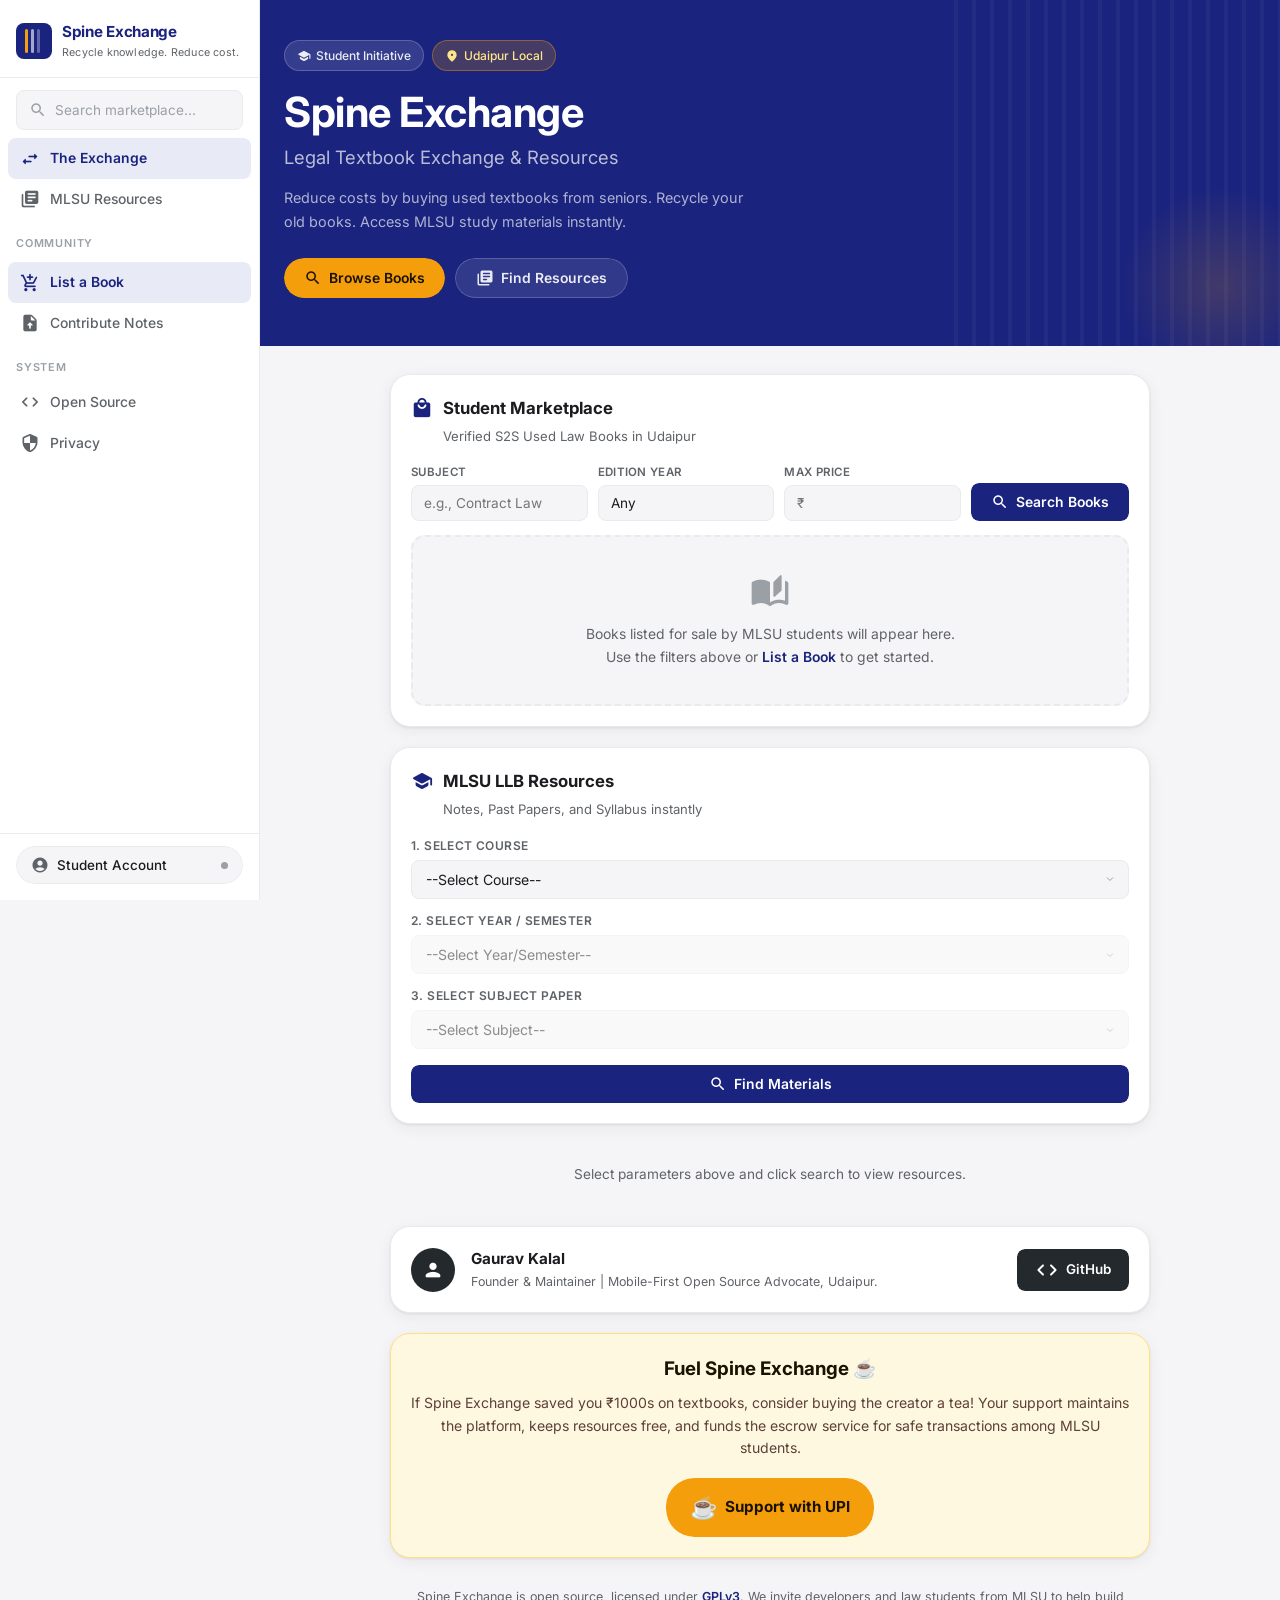
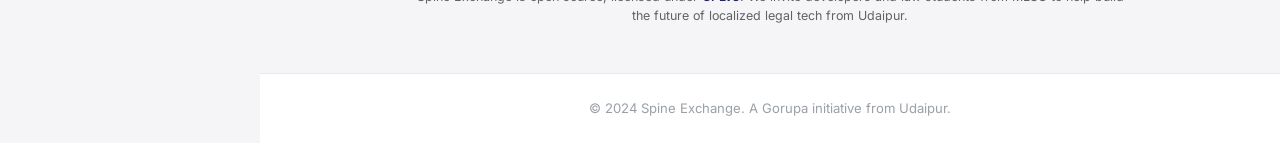
==== commit b40817a6: "Update index.html" ====
--- a/index.html
+++ b/index.html
@@ -566,190 +566,89 @@
             font-size: .84rem;
             font-weight: 600;
             cursor: pointer;
-            border: none;
-            transition: opacity var(--transition), transform var(--transition);
-            margin-top: 14px;
-        }
-        .download-btn:hover { opacity: .88; }
+            transition: background var(--transition), transform var(--transition);
+        }
         .download-btn:active { transform: scale(.97); }
-        .download-btn .material-icons-round { font-size: 17px; }
 
         /* ─── TEA CARD ───────────────────────────────────────────── */
         .tea-card {
-            background: linear-gradient(135deg, #1a237e 0%, #283593 60%, #1a237e 100%);
-            border: none;
+            background: #fff8e1; /* very faint amber */
+            border-color: #ffe082;
             text-align: center;
-            position: relative;
-            overflow: hidden;
-        }
-        .tea-card::before {
-            content: '';
-            position: absolute;
-            top: -30px; right: -30px;
-            width: 120px; height: 120px;
-            border-radius: 50%;
-            background: rgba(245,158,11,.15);
-            pointer-events: none;
-        }
-        .tea-card::after {
-            content: '';
-            position: absolute;
-            bottom: -20px; left: -20px;
-            width: 80px; height: 80px;
-            border-radius: 50%;
-            background: rgba(245,158,11,.1);
-            pointer-events: none;
-        }
-        .tea-card > * { position: relative; z-index: 1; }
-        .tea-card h3 { font-size: 1.15rem; font-weight: 700; color: #fff; margin-bottom: 8px; }
-        .tea-card p { font-size: .87rem; color: rgba(255,255,255,.75); line-height: 1.65; margin-bottom: 20px; }
+        }
+        .tea-card h3 { color: #1a1200; margin-bottom: 8px; font-weight: 700; }
+        .tea-card p { font-size: .88rem; color: #5d4037; margin-bottom: 18px; line-height: 1.6; }
+
         .lucrative-btn {
             display: inline-flex;
             align-items: center;
             gap: 8px;
-            padding: 11px 24px;
+            padding: 12px 24px;
             background: var(--brand-accent);
             color: #1a1200;
             border-radius: var(--radius-xl);
-            font-size: .9rem;
             font-weight: 700;
-            cursor: pointer;
-            border: none;
+            font-size: .95rem;
+            box-shadow: 0 4px 12px rgba(245,158,11,.3);
             transition: box-shadow var(--transition), transform var(--transition);
         }
-        .lucrative-btn:hover { box-shadow: 0 6px 24px rgba(245,158,11,.5); transform: translateY(-1px); }
+        .lucrative-btn:hover { box-shadow: 0 6px 20px rgba(245,158,11,.5); }
         .lucrative-btn:active { transform: scale(.97); }
 
-        /* ─── OPEN SOURCE BANNER ─────────────────────────────────── */
-        .oss-banner {
-            background: #e8eaf6;
-            border: 1px solid #c5cae9;
-            border-radius: var(--radius-md);
-            padding: 16px 20px;
-            display: flex;
-            gap: 12px;
-            align-items: flex-start;
-        }
-        .oss-banner .material-icons-round { color: var(--brand-primary); font-size: 20px; flex-shrink: 0; margin-top: 1px; }
-        .oss-banner p { font-size: .84rem; color: #283593; line-height: 1.6; }
-        .oss-banner strong { font-weight: 600; }
-
-        /* ─── FOOTER ─────────────────────────────────────────────── */
+        /* ─── FOOTER & LICENSE ──────────────────────────────────── */
+        .license-invite {
+            text-align: center;
+            font-size: .78rem;
+            color: var(--brand-text-soft);
+            margin-top: 10px;
+            padding: 0 20px;
+            line-height: 1.5;
+        }
+        .license-invite strong { color: var(--brand-primary); font-weight: 600; }
+
         footer {
+            padding: 24px 20px;
+            border-top: 1px solid var(--brand-border);
+            margin-top: auto;
             background: var(--brand-surface);
-            border-top: 1px solid var(--brand-border);
-            padding: 20px 24px;
             text-align: center;
-        }
-        footer p {
-            font-size: .78rem;
+            font-size: .82rem;
             color: var(--brand-text-xsoft);
-            line-height: 1.7;
-        }
-        footer a { color: var(--brand-primary-lt); font-weight: 500; }
-        footer .footer-brand {
-            font-size: .85rem;
-            font-weight: 700;
-            color: var(--brand-primary);
-            margin-bottom: 4px;
-        }
-
-        /* ─── RIPPLE ─────────────────────────────────────────────── */
-        .ripple { position: relative; overflow: hidden; }
-        .ripple::after {
-            content: '';
-            position: absolute;
-            inset: 0;
-            background: radial-gradient(circle at center, rgba(255,255,255,.25) 0%, transparent 70%);
-            opacity: 0;
-            transition: opacity .4s;
-        }
-        .ripple:active::after { opacity: 1; transition: none; }
-
-        /* ─── MOBILE ─────────────────────────────────────────────── */
-        .mobile-header {
-            display: none;
-            align-items: center;
-            justify-content: space-between;
-            padding: 12px 16px;
-            background: var(--brand-surface);
-            border-bottom: 1px solid var(--brand-border);
-            position: sticky;
-            top: 0;
-            z-index: 200;
-        }
-        .mobile-brand {
-            display: flex;
-            align-items: center;
-            gap: 8px;
-            font-size: .9rem;
-            font-weight: 700;
-            color: var(--brand-primary);
-        }
-        .mobile-brand .brand-logo-icon { width: 28px; height: 28px; }
-        .mobile-menu-btn, .mobile-auth-btn {
-            background: none;
-            border: none;
-            cursor: pointer;
-            padding: 6px;
-            border-radius: 50%;
-            display: flex;
-            align-items: center;
-            justify-content: center;
-            color: var(--brand-text);
-            transition: background var(--transition);
-        }
-        .mobile-menu-btn:hover, .mobile-auth-btn:hover { background: var(--brand-bg); }
-        .mobile-menu-btn .material-icons-round,
-        .mobile-auth-btn .material-icons-round { font-size: 22px; }
-
-        .sidebar-overlay {
-            display: none;
-            position: fixed;
-            inset: 0;
-            background: rgba(0,0,0,.35);
-            z-index: 99;
-            backdrop-filter: blur(2px);
-        }
-        .sidebar-overlay.active { display: block; }
-
-        @media (max-width: 768px) {
-            .sidebar {
-                transform: translateX(-100%);
-                box-shadow: 4px 0 24px rgba(0,0,0,.12);
-            }
-            .sidebar.open { transform: translateX(0); }
+        }
+
+        /* ─── ANIMATION & RIPPLE ────────────────────────────────── */
+        .ripple {
+            position: relative;
+            overflow: hidden;
+            -webkit-mask-image: -webkit-radial-gradient(white, black); /* safari fix */
+        }
+
+        /* ─── RESPONSIVE ────────────────────────────────────────── */
+        @media (max-width: 960px) {
+            .sidebar { transform: translateX(-100%); }
+            .sidebar.open { transform: translateX(0); box-shadow: 12px 0 32px rgba(0,0,0,.1); }
             .main-wrapper { margin-left: 0; }
-            .mobile-header { display: flex; }
-            .hero { padding: 24px 16px 36px; }
-            .content-wrapper { padding: 16px 12px 36px; }
-            .market-filter-bar { flex-direction: column; }
+            
+            /* Add a mobile header with menu toggle if needed */
+        }
+
+        @media (max-width: 600px) {
+            .hero { padding: 32px 20px 40px; }
+            .hero-actions { flex-direction: column; gap: 8px; }
+            .hero-btn { width: 100%; justify-content: center; }
+            
+            .content-wrapper { padding: 20px 16px 40px; gap: 16px; }
+            .md-card { padding: 16px; }
+            
+            .market-filter-bar { flex-direction: column; align-items: stretch; gap: 12px; }
             .filter-group { min-width: 100%; }
-            .bio-card { flex-direction: column; align-items: flex-start; gap: 12px; }
+            .search-action-btn { width: 100%; justify-content: center; margin-top: 4px; }
         }
     </style>
 </head>
 <body>
 
-    <!-- ░░ MOBILE HEADER ░░ -->
-    <header class="mobile-header">
-        <button class="mobile-menu-btn" onclick="toggleSidebar()" aria-label="Open menu">
-            <span class="material-icons-round">menu</span>
-        </button>
-        <div class="mobile-brand">
-            <div class="brand-logo-icon"><div class="brand-logo-spine"></div></div>
-            Spine Exchange
-        </div>
-        <button class="mobile-auth-btn" onclick="handleAuth()" aria-label="Sign in">
-            <span class="material-icons-round">account_circle</span>
-        </button>
-    </header>
-
-    <div class="sidebar-overlay" id="sidebarOverlay" onclick="toggleSidebar()"></div>
-
-    <!-- ░░ SIDEBAR ░░ -->
-    <aside class="sidebar" id="sidebar" role="navigation" aria-label="Main navigation">
-
+    <aside class="sidebar">
         <div class="sidebar-header">
             <div class="brand-logo">
                 <div class="brand-logo-icon">
@@ -757,341 +656,185 @@
                 </div>
                 <div>
                     <div class="brand-name">Spine Exchange</div>
-                    <div class="brand-tagline">Your Senior's Knowledge, Junior's Price.</div>
+                    <div class="brand-tagline">Recycle knowledge. Reduce cost.</div>
                 </div>
             </div>
         </div>
-
-        <!-- Sidebar search -->
+        
         <div class="sidebar-search">
             <span class="material-icons-round">search</span>
-            <input type="text" placeholder="Search books or notes…" autocomplete="off" aria-label="Search">
+            <input type="text" placeholder="Search marketplace..." autocomplete="off">
         </div>
 
         <nav class="sidebar-nav">
-            <a href="index.html" class="nav-item active" aria-current="page">
-                <span class="material-icons-round">swap_horiz</span> The Exchange
+            <a href="#marketplace-section" class="nav-item active"><span class="material-icons-round">swap_horiz</span> The Exchange</a>
+            <a href="#resources-section" class="nav-item"><span class="material-icons-round">library_books</span> MLSU Resources</a>
+            
+            <div class="nav-section-title">Community</div>
+            <a href="#" class="nav-item cta-item"><span class="material-icons-round">add_shopping_cart</span> List a Book</a>
+            <a href="https://docs.google.com/forms/d/e/1FAIpQLSfpXtAw1ubSs2J_HRmVfZ4uiRAKo_5OsMf2MBtZVyfH4WJBgA/viewform?usp=header" target="_blank" class="nav-item">
+                <span class="material-icons-round">upload_file</span> Contribute Notes
             </a>
-            <a href="#resources-section" class="nav-item" onclick="closeSidebar()">
-                <span class="material-icons-round">library_books</span> MLSU Resources
-            </a>
-            <a href="opensource.html" class="nav-item">
-                <span class="material-icons-round">code</span> Open Source
-            </a>
-            <a href="privacy.html" class="nav-item">
-                <span class="material-icons-round">security</span> Privacy
-            </a>
-
-            <div class="nav-section-title" style="margin-top: 24px;">Community</div>
-            <a href="list-book.html" class="nav-item cta-item">
-                <span class="material-icons-round">add_shopping_cart</span> List a Book
-            </a>
-            <a href="https://docs.google.com/forms/d/e/1FAIpQLSfpXtAw1ubSs2J_HRmVfZ4uiRAKo_5OsMf2MBtZVyfH4WJBgA/viewform?usp=header"
-               target="_blank" rel="noopener" class="nav-item">
-                <span class="material-icons-round">description</span> Upload Old Papers
-            </a>
+
+            <div class="nav-section-title">System</div>
+            <a href="opensource.html" class="nav-item"><span class="material-icons-round">code</span> Open Source</a>
+            <a href="privacy.html" class="nav-item"><span class="material-icons-round">security</span> Privacy</a>
         </nav>
 
-        <!-- Auth -->
         <div class="sidebar-auth">
-            <button class="auth-btn ripple" onclick="handleAuth()" aria-label="Sign in to your account">
+            <button class="auth-btn ripple">
                 <span class="material-icons-round">account_circle</span>
-                <span>Sign In</span>
+                Student Account
                 <div class="auth-dot"></div>
             </button>
         </div>
-
     </aside>
 
-    <!-- ░░ MAIN WRAPPER ░░ -->
     <div class="main-wrapper">
-
-        <!-- ── HERO ── -->
-        <section class="hero" role="banner">
+        <section class="hero">
             <div class="hero-content">
                 <div class="hero-chips">
-                    <div class="hero-chip">
-                        <span class="material-icons-round">school</span> Student Initiative
-                    </div>
-                    <div class="hero-chip accent">
-                        <span class="material-icons-round">location_on</span> Udaipur Local
-                    </div>
-                </div>
-                <h1>Spine <span>Exchange</span></h1>
-                <h2>Legal Textbook Exchange &amp; MLSU Resources</h2>
-                <p>Reduce costs by buying used textbooks from your seniors. Recycle your old books. Access MLSU study materials instantly.</p>
+                    <div class="hero-chip"><span class="material-icons-round">school</span> Student Initiative</div>
+                    <div class="hero-chip accent"><span class="material-icons-round">fmd_good</span> Udaipur Local</div>
+                </div>
+                <h1>Spine Exchange</h1>
+                <h2>Legal Textbook Exchange & Resources</h2>
+                <p>Reduce costs by buying used textbooks from seniors. Recycle your old books. Access MLSU study materials instantly.</p>
                 <div class="hero-actions">
-                    <a href="#marketplace-section" class="hero-btn primary ripple">
-                        <span class="material-icons-round">local_mall</span> Browse Books
-                    </a>
-                    <a href="list-book.html" class="hero-btn secondary ripple">
-                        <span class="material-icons-round">add_shopping_cart</span> Sell a Book
-                    </a>
+                    <button class="hero-btn primary ripple" onclick="document.getElementById('marketplace-section').scrollIntoView();">
+                        <span class="material-icons-round">search</span> Browse Books
+                    </button>
+                    <button class="hero-btn secondary ripple" onclick="document.getElementById('resources-section').scrollIntoView();">
+                        <span class="material-icons-round">library_books</span> Find Resources
+                    </button>
                 </div>
             </div>
         </section>
 
-        <!-- ── MAIN ── -->
         <main>
             <div class="content-wrapper">
-
-
-                <!-- ════════════════════════════════════════════════
-                     SECTION 1 — MARKETPLACE
-                ════════════════════════════════════════════════ -->
-                <section id="marketplace-section" class="md-card animate-in" aria-labelledby="marketplace-heading">
-
+                
+                <div id="marketplace-section" class="md-card animate-in">
                     <div class="section-header">
                         <span class="material-icons-round">local_mall</span>
-                        <h3 id="marketplace-heading">Student Marketplace</h3>
+                        <h3>Student Marketplace</h3>
                     </div>
                     <p class="section-subhead">Verified S2S Used Law Books in Udaipur</p>
-
-                    <!-- Filter Bar -->
-                    <div class="market-filter-bar" role="search" aria-label="Filter books">
+                    
+                    <div class="market-filter-bar">
                         <div class="filter-group">
-                            <label for="subjectFilter">Subject</label>
-                            <select id="subjectFilter" aria-label="Filter by subject">
-                                <option value="">All Subjects</option>
-                                <option value="jurisprudence">Jurisprudence</option>
-                                <option value="constitutional">Constitutional Law</option>
-                                <option value="ipc">BNS / IPC</option>
-                                <option value="crpc">BNSS / CrPC</option>
-                                <option value="civil">Civil Procedure</option>
-                                <option value="property">Transfer of Property</option>
-                                <option value="contract">Contract Law</option>
-                                <option value="family">Family Law</option>
-                                <option value="evidence">Evidence</option>
+                            <label for="bookSubject">Subject</label>
+                            <input type="text" id="bookSubject" placeholder="e.g., Contract Law">
+                        </div>
+                        <div class="filter-group">
+                            <label for="bookEdition">Edition Year</label>
+                            <select id="bookEdition">
+                                <option value="">Any</option>
+                                <option value="2024">2024</option>
+                                <option value="2023">2023</option>
+                                <option value="2022">2022</option>
                             </select>
                         </div>
                         <div class="filter-group">
-                            <label for="editionFilter">Edition Year</label>
-                            <select id="editionFilter" aria-label="Filter by edition year">
-                                <option value="">Any Edition</option>
-                                <option value="2024">2024</option>
-                                <option value="2023">2023</option>
-                                <option value="2022">2022</option>
-                                <option value="2021">2021</option>
-                                <option value="older">2020 &amp; Older</option>
-                            </select>
+                            <label for="bookPrice">Max Price</label>
+                            <input type="number" id="bookPrice" placeholder="₹">
                         </div>
-                        <div class="filter-group">
-                            <label for="priceFilter">Price Range</label>
-                            <select id="priceFilter" aria-label="Filter by price">
-                                <option value="">Any Price</option>
-                                <option value="0-200">Under ₹200</option>
-                                <option value="200-500">₹200 – ₹500</option>
-                                <option value="500-1000">₹500 – ₹1,000</option>
-                                <option value="1000+">Above ₹1,000</option>
-                            </select>
-                        </div>
-                        <button class="search-action-btn ripple" onclick="searchBooks()" aria-label="Search books">
+                        <button class="search-action-btn ripple">
                             <span class="material-icons-round">search</span> Search Books
                         </button>
                     </div>
 
-                    <!-- Book Grid -->
-                    <div id="book-grid">
-                        <div class="book-grid-placeholder" role="status" aria-live="polite">
-                            <span class="material-icons-round">menu_book</span>
-                            <p>
-                                <strong>Book listings coming soon.</strong><br>
-                                Use the filters above to browse, or
-                                <a href="list-book.html" style="color:var(--brand-primary);font-weight:600;">list your own books for sale</a>.
-                            </p>
-                        </div>
+                    <div id="book-grid" class="book-grid-placeholder">
+                        <span class="material-icons-round">auto_stories</span>
+                        <p>Books listed for sale by MLSU students will appear here.</p>
+                        <p>Use the filters above or <strong>List a Book</strong> to get started.</p>
                     </div>
-
-                </section>
-
-
-                <!-- ════════════════════════════════════════════════
-                     SECTION 2 — MLSU RESOURCE DATABASE
-                ════════════════════════════════════════════════ -->
-                <section id="resources-section" aria-labelledby="resources-heading">
-
-                    <div class="official-filter-box animate-in">
-
-                        <div class="section-header">
-                            <span class="material-icons-round">school</span>
-                            <h3 id="resources-heading">MLSU LLB Resources</h3>
-                        </div>
-                        <p class="section-subhead" style="margin-bottom: 4px;">Notes, Past Papers &amp; Syllabus — Filter to find yours</p>
-
-                        <label for="courseSelect">1. Select Course</label>
-                        <select id="courseSelect" onchange="updateYears()" aria-required="true">
-                            <option value="">— Select Course —</option>
-                            <option value="llb">LLB (3-Year)</option>
-                            <option value="ballb">BA.LLB (5-Year)</option>
-                        </select>
-
-                        <label for="yearSelect">2. Select Year / Semester</label>
-                        <select id="yearSelect" onchange="updateSubjects()" disabled aria-required="true">
-                            <option value="">— Select Year/Semester —</option>
-                        </select>
-
-                        <label for="subjectSelect">3. Select Subject Paper</label>
-                        <select id="subjectSelect" disabled aria-required="true">
-                            <option value="">— Select Subject —</option>
-                        </select>
-
-                        <button class="search-action-btn ripple" onclick="searchDatabase()" style="margin-top: 14px; width: 100%;">
-                            <span class="material-icons-round">search</span> Find Materials
-                        </button>
-
+                </div>
+
+                <div id="resources-section" class="official-filter-box animate-in">
+                    <div class="section-header">
+                        <span class="material-icons-round">school</span>
+                        <h3>MLSU LLB Resources</h3>
                     </div>
-
-                    <div id="results-container" aria-live="polite" aria-atomic="true">
-                        <div style="text-align:center; padding: 20px; color: var(--brand-text-soft); font-size: .85rem;">
-                            Select your parameters above and click <strong>Find Materials</strong>.
-                        </div>
+                    <p class="section-subhead">Notes, Past Papers, and Syllabus instantly</p>
+                    
+                    <label for="courseSelect">1. Select Course</label>
+                    <select id="courseSelect" onchange="updateYears()">
+                        <option value="">--Select Course--</option>
+                        <option value="llb">LLB (3-Year)</option>
+                        <option value="ballb">BA.LLB (5-Year)</option>
+                    </select>
+
+                    <label for="yearSelect">2. Select Year / Semester</label>
+                    <select id="yearSelect" onchange="updateSubjects()" disabled>
+                        <option value="">--Select Year/Semester--</option>
+                    </select>
+
+                    <label for="subjectSelect">3. Select Subject Paper</label>
+                    <select id="subjectSelect" disabled>
+                        <option value="">--Select Subject--</option>
+                    </select>
+
+                    <button class="search-action-btn ripple" onclick="searchDatabase()" style="margin-top: 16px; width: 100%; justify-content: center;">
+                        <span class="material-icons-round">search</span> Find Materials
+                    </button>
+                </div>
+
+                <div id="results-container">
+                    <div class="animate-in">
+                        Select parameters above and click search to view resources.
                     </div>
-
-                </section>
-
-
-                <!-- ════════════════════════════════════════════════
-                     SECTION 3 — CREATOR BIO CARD
-                ════════════════════════════════════════════════ -->
-                <div class="md-card animate-in">
-                    <div class="bio-card">
-                        <div class="bio-avatar">
-                            <span class="material-icons-round">person</span>
-                        </div>
-                        <div class="bio-info">
-                            <h3>Gaurav Kalal</h3>
-                            <p>Creator &amp; Maintainer · UN Volunteer · Mobile-First Open Source Advocate, Udaipur</p>
-                        </div>
+                </div>
+
+                <div class="md-card animate-in bio-card">
+                    <div class="bio-avatar">
+                        <span class="material-icons-round">person</span>
                     </div>
-                    <a href="https://github.com/gorupa" class="download-btn ripple"
-                       style="background: #24292e; color: white;"
-                       target="_blank" rel="noopener" aria-label="Follow Gaurav Kalal on GitHub">
-                        <span class="material-icons-round" style="font-size: 18px;">code</span> Follow on GitHub
+                    <div class="bio-info">
+                        <h3>Gaurav Kalal</h3>
+                        <p>Founder & Maintainer | Mobile-First Open Source Advocate, Udaipur.</p>
+                    </div>
+                    <a href="https://github.com/gorupa" class="download-btn ripple" style="background: #24292e; color: white;" target="_blank">
+                        <span class="material-icons-round">code</span> GitHub
                     </a>
                 </div>
 
-
-                <!-- ════════════════════════════════════════════════
-                     SECTION 4 — SUPPORT / TEA CARD
-                ════════════════════════════════════════════════ -->
                 <div class="md-card animate-in tea-card">
                     <h3>Fuel Spine Exchange ☕</h3>
                     <p>
-                        If Spine Exchange saved you ₹1,000s on textbooks, consider buying the creator a tea!
-                        Your support maintains the infrastructure, keeps all resources free, and funds the
-                        escrow middleman service for safe student-to-student transactions within MLSU.
+                        If Spine Exchange saved you ₹1000s on textbooks, consider buying the creator a tea! Your support maintains the platform, keeps resources free, and funds the escrow service for safe transactions among MLSU students.
                     </p>
-                    <a href="upi://pay?pa=gauravkalal@ybl&pn=Gaurav%20Kalal&tn=Spine%20Exchange%20Support&cu=INR"
-                       class="lucrative-btn ripple" aria-label="Support via UPI payment">
-                        <span style="font-size: 20px;">☕</span> Support via UPI
+                    <a href="upi://pay?pa=gauravkalal@ybl&pn=Gaurav%20Kalal&cu=INR" class="lucrative-btn ripple">
+                        <span style="font-size: 22px;">☕</span> Support with UPI
                     </a>
                 </div>
 
-
-                <!-- ════════════════════════════════════════════════
-                     OPEN SOURCE NOTICE
-                ════════════════════════════════════════════════ -->
-                <div class="oss-banner animate-in" role="complementary" aria-label="Open source information">
-                    <span class="material-icons-round">code</span>
-                    <p>
-                        <strong>Spine Exchange is open source, licensed under GPLv3.</strong>
-                        We invite developers and law students from MLSU to help build the future of
-                        localized legal tech from Udaipur.
-                        <a href="https://github.com/gorupa" target="_blank" rel="noopener"
-                           style="color: var(--brand-primary); font-weight: 600; text-decoration: underline; text-underline-offset: 2px;">
-                            Contribute on GitHub →
-                        </a>
-                    </p>
-                </div>
-
-
-            </div><!-- /content-wrapper -->
+                <div class="license-invite animate-in">
+                    Spine Exchange is open source, licensed under <strong>GPLv3</strong>. We invite developers and law students from MLSU to help build the future of localized legal tech from Udaipur.
+                </div>
+
+            </div>
         </main>
 
-        <!-- ── FOOTER ── -->
-        <footer role="contentinfo">
-            <p class="footer-brand">Spine Exchange</p>
-            <p>
-                A student-powered initiative for MLSU Udaipur ·
-                <a href="privacy.html">Privacy Policy</a> ·
-                <a href="opensource.html">Open Source</a>
-            </p>
-            <p style="margin-top: 6px;">
-                Data sourced from student contributions. Not affiliated with MLSU or any official body.
-            </p>
+        <footer>
+            &copy; 2024 Spine Exchange. A Gorupa initiative from Udaipur.
         </footer>
-
-    </div><!-- /main-wrapper -->
+    </div>
 
     <script src="js/script.js"></script>
     <script>
-        // ── Sidebar toggle (mobile) ────────────────────────────────
-        function toggleSidebar() {
-            const sidebar  = document.getElementById('sidebar');
-            const overlay  = document.getElementById('sidebarOverlay');
-            const isOpen   = sidebar.classList.toggle('open');
-            overlay.classList.toggle('active', isOpen);
-            document.body.style.overflow = isOpen ? 'hidden' : '';
-        }
-        function closeSidebar() {
-            const sidebar = document.getElementById('sidebar');
-            const overlay = document.getElementById('sidebarOverlay');
-            sidebar.classList.remove('open');
-            overlay.classList.remove('active');
-            document.body.style.overflow = '';
-        }
-
-        // ── Auth placeholder ───────────────────────────────────────
-        function handleAuth() {
-            // Replace with real auth flow (e.g., Google Sign-In, phone OTP)
-            alert('Authentication coming soon. Sign in will let you manage your listings and saved searches.');
-        }
-
-        // ── Marketplace search placeholder ────────────────────────
-        function searchBooks() {
-            const subject  = document.getElementById('subjectFilter').value;
-            const edition  = document.getElementById('editionFilter').value;
-            const price    = document.getElementById('priceFilter').value;
-            const grid     = document.getElementById('book-grid');
-            // TODO: wire to backend API / Firebase
-            grid.innerHTML = `
-                <div class="book-grid-placeholder" role="status">
-                    <span class="material-icons-round">search</span>
-                    <p>Searching for <strong>${subject || 'all subjects'}</strong>
-                    ${edition ? '· Edition: ' + edition : ''}
-                    ${price   ? '· Price: ₹' + price    : ''}…<br>
-                    <span style="color:var(--brand-text-xsoft);font-size:.8rem;">No listings yet. Be the first to
-                    <a href="list-book.html" style="color:var(--brand-primary);font-weight:600;">list a book</a>!</span></p>
-                </div>`;
-        }
-
-        // ── Smooth scroll for anchor nav links ────────────────────
-        document.querySelectorAll('a[href^="#"]').forEach(anchor => {
-            anchor.addEventListener('click', function (e) {
-                const target = document.querySelector(this.getAttribute('href'));
-                if (target) {
-                    e.preventDefault();
-                    target.scrollIntoView({ behavior: 'smooth', block: 'start' });
-                }
+        // Simple ripple effect handler
+        document.querySelectorAll('.ripple').forEach(button => {
+            button.addEventListener('click', function (e) {
+                let x = e.clientX - e.target.offsetLeft;
+                let y = e.clientY - e.target.offsetTop;
+                let ripples = document.createElement('span');
+                ripples.style.left = x + 'px';
+                ripples.style.top = y + 'px';
+                this.appendChild(ripples);
+                setTimeout(() => { ripples.remove() }, 600);
             });
         });
-
-        // ── Animate-in on scroll ───────────────────────────────────
-        if ('IntersectionObserver' in window) {
-            const observer = new IntersectionObserver(entries => {
-                entries.forEach(entry => {
-                    if (entry.isIntersecting) {
-                        entry.target.style.animationPlayState = 'running';
-                        observer.unobserve(entry.target);
-                    }
-                });
-            }, { threshold: 0.12 });
-
-            document.querySelectorAll('.animate-in').forEach(el => {
-                el.style.animationPlayState = 'paused';
-                observer.observe(el);
-            });
-        }
     </script>
 </body>
 </html>
--- a/css/style.css
+++ b/css/style.css
@@ -1,83 +1,721 @@
+/*
+ * Spine Exchange - Law Book Marketplace & MLSU Resources
+ * Main Stylesheet
+ * Optimized for Mobile-First PWA Workflow from Udaipur
+ */
+
+/* ─── DESIGN TOKENS ─────────────────────────────────────── */
 :root {
-    --md-primary: #1a73e8; --md-primary-dark: #1557b0; --md-primary-light: #e8f0fe;
-    --md-on-primary: #ffffff; --md-surface: #ffffff; --md-surface-dim: #f1f3f4;
-    --md-surface-container: #f8f9fa; --md-surface-container-high: #e8eaed;
-    --md-on-surface: #202124; --md-on-surface-variant: #5f6368; --md-outline: #dadce0;
-    --md-elevation-1: 0 1px 2px 0 rgba(60,64,67,0.3), 0 1px 3px 1px rgba(60,64,67,0.15);
-    --md-elevation-2: 0 1px 2px 0 rgba(60,64,67,0.3), 0 2px 6px 2px rgba(60,64,67,0.15);
-    --md-elevation-3: 0 4px 8px 3px rgba(60,64,67,0.15), 0 1px 3px rgba(60,64,67,0.3);
-    --md-shape-corner-m: 12px; --md-shape-corner-l: 16px; --md-shape-corner-xl: 28px;
-    --sidebar-width: 280px;
-}
-
-* { margin: 0; padding: 0; box-sizing: border-box; }
-body { font-family: 'Inter', 'Google Sans', sans-serif; background-color: var(--md-surface-container); color: var(--md-on-surface); display: flex; min-height: 100vh; -webkit-font-smoothing: antialiased; }
-
-/* Sidebar */
-.sidebar { width: var(--sidebar-width); background: var(--md-surface); border-right: 1px solid var(--md-outline); display: flex; flex-direction: column; position: fixed; top: 0; left: 0; height: 100vh; overflow-y: auto; z-index: 100; }
-.sidebar-header { padding: 16px; border-bottom: 1px solid var(--md-outline); position: sticky; top: 0; background: var(--md-surface); z-index: 2; }
-.search-box { display: flex; align-items: center; background: var(--md-surface-container-high); border-radius: 24px; padding: 10px 16px; gap: 8px; border: 1px solid transparent; transition: all 0.2s; }
-.search-box:focus-within { background: var(--md-surface); border-color: var(--md-primary); box-shadow: 0 0 0 1px var(--md-primary); }
-.search-box .material-icons-round { color: var(--md-on-surface-variant); font-size: 20px; }
-.search-box input { border: none; background: transparent; outline: none; width: 100%; font-size: 0.95rem; color: var(--md-on-surface); }
-.sidebar-nav { padding: 16px 12px; display: flex; flex-direction: column; gap: 4px; }
-.nav-item { display: flex; align-items: center; gap: 12px; padding: 12px 16px; border-radius: 24px; text-decoration: none; color: var(--md-on-surface-variant); font-weight: 500; font-size: 0.9rem; transition: all 0.2s; }
-.nav-item:hover { background: var(--md-surface-dim); color: var(--md-on-surface); }
-.nav-item.active { background: var(--md-primary-light); color: var(--md-primary-dark); font-weight: 600; }
-.nav-item .material-icons-round { font-size: 20px; }
-.nav-section-title { font-size: 0.75rem; font-weight: 700; color: var(--md-on-surface-variant); text-transform: uppercase; letter-spacing: 0.05em; margin: 24px 0 8px 16px; }
-
-/* Main Content */
-.main-wrapper { flex: 1; margin-left: var(--sidebar-width); display: flex; flex-direction: column; min-height: 100vh; }
-.hero { background: linear-gradient(135deg, #1a73e8 0%, #4285f4 50%, #669df6 100%); color: white; padding: 64px 24px 80px; text-align: center; position: relative; overflow: hidden; }
-.hero-content { position: relative; z-index: 1; max-width: 640px; margin: 0 auto; }
-.hero-chip { display: inline-flex; align-items: center; gap: 6px; background: rgba(255,255,255,0.18); backdrop-filter: blur(10px); border: 1px solid rgba(255,255,255,0.25); border-radius: 20px; padding: 6px 16px; font-size: 0.8rem; font-weight: 500; margin-bottom: 24px; }
-.hero h1 { font-size: 2.5rem; font-weight: 700; margin-bottom: 8px; }
-.hero h2 { font-size: 1.25rem; font-weight: 400; opacity: 0.92; margin-bottom: 16px; }
-.hero p { font-size: 1rem; opacity: 0.8; line-height: 1.6; }
-main { flex: 1; display: flex; justify-content: center; padding: 0 24px 48px; margin-top: -40px; position: relative; z-index: 10; }
-.content-wrapper { max-width: 640px; width: 100%; display: flex; flex-direction: column; gap: 16px; }
-
-/* Official Filter Box */
-.official-filter-box { background: var(--md-surface); border-radius: var(--md-shape-corner-l); box-shadow: var(--md-elevation-2); padding: 24px; margin-bottom: 16px; display: flex; flex-direction: column; gap: 16px; border-top: 4px solid var(--md-primary); }
-.official-filter-box label { font-size: 0.85rem; font-weight: 600; color: var(--md-on-surface-variant); margin-bottom: -8px; }
-.official-filter-box select { width: 100%; padding: 12px 16px; border: 1px solid var(--md-outline); border-radius: 8px; font-family: inherit; font-size: 0.95rem; color: var(--md-on-surface); background-color: var(--md-surface-container-high); appearance: none; background-image: url('data:image/svg+xml;utf8,<svg xmlns="http://www.w3.org/2000/svg" width="24" height="24" viewBox="0 0 24 24"><path fill="%235f6368" d="M7 10l5 5 5-5z"/></svg>'); background-repeat: no-repeat; background-position: right 12px top 50%; outline: none; transition: border-color 0.2s; }
-.official-filter-box select:focus { border-color: var(--md-primary); }
-.official-filter-box select:disabled { opacity: 0.5; cursor: not-allowed; }
-.search-action-btn { background: var(--md-primary); color: white; border: none; padding: 14px; border-radius: 8px; font-weight: 600; font-size: 1rem; font-family: inherit; cursor: pointer; display: flex; align-items: center; justify-content: center; gap: 8px; box-shadow: var(--md-elevation-1); transition: background 0.2s; }
-.search-action-btn:hover { background: var(--md-primary-dark); }
-
-/* Cards */
-.md-card { background: var(--md-surface); border-radius: var(--md-shape-corner-l); box-shadow: var(--md-elevation-2); padding: 24px; transition: box-shadow 0.2s ease; }
-.md-card:hover { box-shadow: var(--md-elevation-3); }
-.card-header { display: flex; align-items: flex-start; gap: 16px; margin-bottom: 16px; }
-.card-icon-wrapper { width: 48px; height: 48px; border-radius: var(--md-shape-corner-m); background: var(--md-primary-light); display: flex; align-items: center; justify-content: center; flex-shrink: 0; color: var(--md-primary); font-size: 24px; }
-.md-card h2 { color: var(--md-primary); font-size: 1.5rem; margin-bottom: 16px; display: flex; align-items: center; gap: 8px; }
-.md-card h3 { font-size: 1.1rem; margin: 24px 0 8px; color: var(--md-on-surface); }
-.card-description { font-size: 0.875rem; color: var(--md-on-surface-variant); line-height: 1.6; margin-bottom: 20px; }
-
-/* Buttons */
-.download-btn { display: inline-flex; align-items: center; justify-content: center; gap: 10px; background: var(--md-primary); color: var(--md-on-primary); text-decoration: none; padding: 14px 32px; border-radius: var(--md-shape-corner-xl); font-size: 0.9375rem; font-weight: 600; width: 100%; border: none; cursor: pointer; box-shadow: var(--md-elevation-1); transition: all 0.2s; }
-.download-btn:hover { background: var(--md-primary-dark); box-shadow: var(--md-elevation-2); transform: translateY(-1px); }
-
-/* Lucrative Tea Button & Card */
-.tea-card { margin-top: 16px; background: linear-gradient(135deg, #ffffff 0%, #fff7f0 100%); border: 1px solid #ffe0b2; border-left: 6px solid #ff9933; }
-.lucrative-btn { display: inline-flex; align-items: center; justify-content: center; gap: 10px; background: #ff9933; color: #ffffff; text-decoration: none; padding: 16px 32px; border-radius: 30px; font-size: 1.05rem; font-weight: 700; width: 100%; box-shadow: 0 4px 12px rgba(255, 153, 51, 0.3); transition: all 0.3s ease; animation: pulse-soft 2s infinite; }
-.lucrative-btn:hover { background: #e68a2e; transform: translateY(-2px); box-shadow: 0 6px 16px rgba(255, 153, 51, 0.4); animation: none; }
-
-@keyframes pulse-soft {
-    0% { transform: scale(1); box-shadow: 0 0 0 0 rgba(255, 153, 51, 0.5); }
-    70% { transform: scale(1.02); box-shadow: 0 0 0 10px rgba(255, 153, 51, 0); }
-    100% { transform: scale(1); box-shadow: 0 0 0 0 rgba(255, 153, 51, 0); }
-}
-
-/* Footer */
-footer { background: var(--md-surface); border-top: 1px solid var(--md-outline); padding: 24px; text-align: center; }
-.footer-content { max-width: 560px; margin: 0 auto; }
-footer p { font-size: 0.8125rem; color: var(--md-on-surface-variant); line-height: 1.8; }
-
-/* Responsive */
-@media (max-width: 900px) { body { flex-direction: column; } .sidebar { position: relative; width: 100%; height: auto; border-right: none; border-bottom: 1px solid var(--md-outline); } .sidebar-nav { flex-direction: row; overflow-x: auto; padding: 12px; gap: 8px; white-space: nowrap; } .nav-section-title { display: none; } .main-wrapper { margin-left: 0; } }
-@media (max-width: 600px) { .hero { padding: 48px 20px 64px; } .hero h1 { font-size: 1.75rem; } main { padding: 0 16px 32px; } }
-@keyframes fadeInUp { from { opacity: 0; transform: translateY(20px); } to { opacity: 1; transform: translateY(0); } }
-.animate-in { animation: fadeInUp 0.5s ease forwards; }
+    /* Color Palette — Brand Identity */
+    --brand-primary:     #1a237e;   /* Deep Indigo — The 'Ink of Law' */
+    --brand-primary-lt:  #3949ab;
+    --brand-primary-bg:  #e8eaf6;   /* Faint Indigo for active states */
+    --brand-accent:      #f59e0b;   /* Warm Amber — 'Book Spine Gold' */
+    --brand-accent-lt:   #fef3c7;
+    
+    /* Neutral Surfaces & Backgrounds */
+    --brand-surface:     #ffffff;
+    --brand-bg:          #f5f5f7;
+    --brand-border:      #e8eaed;
+    
+    /* Typography Colors */
+    --brand-text:        #1c1b1f;
+    --brand-text-soft:   #5f6368;
+    --brand-text-xsoft:  #9aa0a6;
+    
+    /* Semantic Colors */
+    --brand-success:     #1e8e3e;
+    --brand-danger:      #d93025;
+
+    /* Border Radius Tokens */
+    --radius-sm:   8px;
+    --radius-md:   14px;
+    --radius-lg:   20px;
+    --radius-xl:   28px;
+
+    /* Shadows & Elevations */
+    --shadow-card: 0 1px 3px rgba(0,0,0,.08), 0 4px 16px rgba(0,0,0,.06);
+    --shadow-hover: 0 4px 12px rgba(26,35,126,.14), 0 8px 32px rgba(26,35,126,.08);
+
+    /* Animation Tokens */
+    --transition: 220ms cubic-bezier(.4,0,.2,1);
+    
+    /* Layout Tokens */
+    --sidebar-width: 260px;
+}
+
+/* ─── RESET & BASE ──────────────────────────────────────── */
+*, *::before, *::after { box-sizing: border-box; margin: 0; padding: 0; }
+html { scroll-behavior: smooth; -webkit-tap-highlight-color: transparent; }
+body {
+    font-family: 'Inter', 'Google Sans', sans-serif;
+    background: var(--brand-bg);
+    color: var(--brand-text);
+    line-height: 1.6;
+    display: flex;
+    min-height: 100vh;
+    -webkit-font-smoothing: antialiased;
+    -moz-osx-font-smoothing: grayscale;
+}
+a { text-decoration: none; color: inherit; transition: color var(--transition); }
+button, select, input { font-family: inherit; }
+
+/* ─── SIDEBAR (PWA Navigation) ────────────────────────────── */
+.sidebar {
+    width: var(--sidebar-width);
+    min-height: 100vh;
+    background: var(--brand-surface);
+    border-right: 1px solid var(--brand-border);
+    display: flex;
+    flex-direction: column;
+    position: fixed;
+    top: 0; left: 0;
+    z-index: 100;
+    transition: transform var(--transition);
+    overflow-y: auto;
+}
+
+/* Sidebar Header & Logo */
+.sidebar-header {
+    padding: 20px 16px 12px;
+    border-bottom: 1px solid var(--brand-border);
+}
+
+.brand-logo {
+    display: flex;
+    align-items: center;
+    gap: 10px;
+    margin-bottom: 4px;
+}
+
+.brand-logo-icon {
+    width: 36px;
+    height: 36px;
+    background: var(--brand-primary);
+    border-radius: var(--radius-sm);
+    display: flex;
+    align-items: center;
+    justify-content: center;
+    flex-shrink: 0;
+    position: relative;
+    overflow: hidden;
+}
+
+/* Geometric Book-spine motif inside logo icon */
+.brand-logo-icon::before,
+.brand-logo-icon::after {
+    content: '';
+    position: absolute;
+    top: 6px; bottom: 6px;
+    width: 3px;
+    border-radius: 2px;
+    background: var(--brand-accent);
+}
+.brand-logo-icon::before { left: 9px; }
+.brand-logo-icon::after  { left: 15px; background: rgba(255,255,255,.6); }
+.brand-logo-spine {
+    position: absolute;
+    left: 21px; top: 6px; bottom: 6px;
+    width: 3px;
+    border-radius: 2px;
+    background: rgba(255,255,255,.3);
+}
+
+.brand-name {
+    font-size: .95rem;
+    font-weight: 700;
+    color: var(--brand-primary);
+    letter-spacing: -.3px;
+}
+.brand-tagline {
+    font-size: .67rem;
+    color: var(--brand-text-soft);
+    letter-spacing: .2px;
+}
+
+/* Sidebar Local Search */
+.sidebar-search {
+    padding: 10px 12px;
+    display: flex;
+    align-items: center;
+    gap: 8px;
+    background: var(--brand-bg);
+    border-radius: var(--radius-sm);
+    margin: 12px 16px 0;
+    border: 1px solid var(--brand-border);
+    transition: border-color var(--transition), box-shadow var(--transition);
+}
+.sidebar-search:focus-within {
+    border-color: var(--brand-primary-lt);
+    box-shadow: 0 0 0 3px rgba(57,73,171,.1);
+    background: var(--brand-surface);
+}
+.sidebar-search .material-icons-round { font-size: 18px; color: var(--brand-text-xsoft); }
+.sidebar-search input {
+    border: none; outline: none;
+    background: transparent;
+    font-size: .85rem;
+    color: var(--brand-text);
+    width: 100%;
+}
+.sidebar-search input::placeholder { color: var(--brand-text-xsoft); }
+
+/* Sidebar Navigation Items */
+.sidebar-nav {
+    padding: 8px 8px 24px;
+    flex: 1;
+}
+
+.nav-section-title {
+    font-size: .68rem;
+    font-weight: 600;
+    letter-spacing: .8px;
+    text-transform: uppercase;
+    color: var(--brand-text-xsoft);
+    padding: 16px 8px 6px;
+}
+
+.nav-item {
+    display: flex;
+    align-items: center;
+    gap: 10px;
+    padding: 9px 12px;
+    border-radius: var(--radius-sm);
+    font-size: .87rem;
+    font-weight: 500;
+    color: var(--brand-text-soft);
+    transition: background var(--transition), color var(--transition);
+    cursor: pointer;
+}
+.nav-item .material-icons-round { font-size: 20px; flex-shrink: 0; }
+.nav-item:hover { background: var(--brand-bg); color: var(--brand-text); }
+.nav-item.active {
+    background: var(--brand-primary-bg);
+    color: var(--brand-primary);
+    font-weight: 600;
+}
+.nav-item.active .material-icons-round { color: var(--brand-primary); }
+
+/* Community Call-to-Action Item */
+.nav-item.cta-item {
+    color: var(--brand-primary);
+    background: var(--brand-primary-bg);
+    margin-top: 4px;
+    font-weight: 600;
+}
+.nav-item.cta-item:hover { background: #c5cae9; }
+
+/* Sidebar Authentication Pill (PWA user indicator) */
+.sidebar-auth {
+    padding: 12px 16px 16px;
+    border-top: 1px solid var(--brand-border);
+}
+.auth-btn {
+    display: flex;
+    align-items: center;
+    gap: 8px;
+    width: 100%;
+    padding: 9px 14px;
+    background: var(--brand-bg);
+    border: 1px solid var(--brand-border);
+    border-radius: var(--radius-xl);
+    font-size: .84rem;
+    font-weight: 500;
+    color: var(--brand-text);
+    cursor: pointer;
+    transition: background var(--transition), border-color var(--transition), box-shadow var(--transition);
+}
+.auth-btn .material-icons-round { font-size: 18px; color: var(--brand-text-soft); }
+.auth-btn:hover {
+    background: var(--brand-primary-bg);
+    border-color: var(--brand-primary-lt);
+    box-shadow: 0 2px 8px rgba(26,35,126,.1);
+}
+.auth-dot {
+    width: 7px; height: 7px;
+    border-radius: 50%;
+    background: var(--brand-text-xsoft);
+    margin-left: auto;
+}
+
+/* ─── MAIN WRAPPER ──────────────────────────────────────── */
+.main-wrapper {
+    margin-left: var(--sidebar-width);
+    flex: 1;
+    display: flex;
+    flex-direction: column;
+    min-height: 100vh;
+}
+
+/* ─── HERO SECTION ───────────────────────────────────────── */
+.hero {
+    background: var(--brand-primary);
+    padding: 40px 24px 48px;
+    position: relative;
+    overflow: hidden;
+}
+
+/* Hero Geometric accent — stacked book-spine lines pattern */
+.hero::before {
+    content: '';
+    position: absolute;
+    top: 0; right: 0;
+    width: 340px; height: 100%;
+    background: repeating-linear-gradient(
+        90deg,
+        transparent 0px,
+        transparent 14px,
+        rgba(255,255,255,.04) 14px,
+        rgba(255,255,255,.04) 18px
+    );
+    pointer-events: none;
+}
+/* Hero Accent Glow */
+.hero::after {
+    content: '';
+    position: absolute;
+    bottom: -40px; right: -40px;
+    width: 200px; height: 200px;
+    border-radius: 50%;
+    background: radial-gradient(circle, rgba(245,158,11,.18) 0%, transparent 70%);
+    pointer-events: none;
+}
+
+.hero-content { position: relative; z-index: 1; max-width: 600px; }
+
+/* Hero Chips (Status Indicators) */
+.hero-chips {
+    display: flex;
+    flex-wrap: wrap;
+    gap: 8px;
+    margin-bottom: 18px;
+}
+.hero-chip {
+    display: inline-flex;
+    align-items: center;
+    gap: 5px;
+    padding: 5px 12px;
+    background: rgba(255,255,255,.12);
+    border: 1px solid rgba(255,255,255,.2);
+    border-radius: var(--radius-xl);
+    font-size: .75rem;
+    font-weight: 500;
+    color: rgba(255,255,255,.9);
+    backdrop-filter: blur(4px);
+}
+.hero-chip .material-icons-round { font-size: 14px; }
+.hero-chip.accent {
+    background: rgba(245,158,11,.2);
+    border-color: rgba(245,158,11,.4);
+    color: #fde68a; /* Amber-light text */
+}
+
+/* Hero Typography */
+.hero h1 {
+    font-size: clamp(1.8rem, 4vw, 2.6rem);
+    font-weight: 700;
+    color: #fff;
+    letter-spacing: -.5px;
+    line-height: 1.15;
+    margin-bottom: 6px;
+}
+.hero h1 span { color: var(--brand-accent); }
+.hero h2 {
+    font-size: clamp(.95rem, 2vw, 1.15rem);
+    font-weight: 400;
+    color: rgba(255,255,255,.7);
+    margin-bottom: 14px;
+}
+.hero p {
+    font-size: .9rem;
+    color: rgba(255,255,255,.65);
+    max-width: 480px;
+    line-height: 1.65;
+    margin-bottom: 24px;
+}
+
+/* Hero Action Buttons */
+.hero-actions { display: flex; gap: 10px; flex-wrap: wrap; }
+.hero-btn {
+    display: inline-flex;
+    align-items: center;
+    gap: 7px;
+    padding: 10px 20px;
+    border-radius: var(--radius-xl);
+    font-size: .87rem;
+    font-weight: 600;
+    cursor: pointer;
+    border: none;
+    transition: transform var(--transition), box-shadow var(--transition), background var(--transition);
+}
+.hero-btn:active { transform: scale(.97); }
+.hero-btn.primary {
+    background: var(--brand-accent);
+    color: #1a1200; /* Deep deep amber-ink */
+}
+.hero-btn.primary:hover { box-shadow: 0 4px 20px rgba(245,158,11,.45); background: #f5b33b;}
+.hero-btn.secondary {
+    background: rgba(255,255,255,.1);
+    color: rgba(255,255,255,.9);
+    border: 1px solid rgba(255,255,255,.2);
+}
+.hero-btn.secondary:hover { background: rgba(255,255,255,.18); }
+.hero-btn .material-icons-round { font-size: 18px; }
+
+/* ─── MAIN CONTENT AREA ───────────────────────────────────── */
+main { flex: 1; }
+.content-wrapper {
+    max-width: 800px;
+    margin: 0 auto;
+    padding: 28px 20px 48px;
+    display: flex;
+    flex-direction: column;
+    gap: 20px;
+}
+
+/* ─── SECTION HEADERS ───────────────────────────────────── */
+.section-header {
+    display: flex;
+    align-items: center;
+    gap: 10px;
+    margin-bottom: 4px;
+}
+.section-header .material-icons-round {
+    font-size: 22px;
+    color: var(--brand-primary);
+}
+.section-header h3 {
+    font-size: 1.05rem;
+    font-weight: 700;
+    color: var(--brand-text);
+}
+.section-subhead {
+    font-size: .82rem;
+    color: var(--brand-text-soft);
+    margin-bottom: 16px;
+    padding-left: 32px; /* Alignment with header text */
+}
+
+/* ─── BASE CARDS (Standard Elevation) ─────────────────────── */
+.md-card {
+    background: var(--brand-surface);
+    border-radius: var(--radius-lg);
+    padding: 20px;
+    box-shadow: var(--shadow-card);
+    border: 1px solid var(--brand-border);
+    transition: box-shadow var(--transition), transform var(--transition);
+}
+.md-card:hover { box-shadow: var(--shadow-hover); }
+
+/* Animation: Slide Up In */
+.animate-in {
+    animation: slideUp .4s cubic-bezier(.4,0,.2,1) both;
+}
+@keyframes slideUp {
+    from { opacity: 0; transform: translateY(16px); }
+    to   { opacity: 1; transform: translateY(0); }
+}
+/* Staggered animation delays for list items */
+.animate-in:nth-child(2) { animation-delay: .07s; }
+.animate-in:nth-child(3) { animation-delay: .14s; }
+.animate-in:nth-child(4) { animation-delay: .21s; }
+.animate-in:nth-child(5) { animation-delay: .28s; }
+
+/* ─── MARKETPLACE COMPONENTS ────────────────────────────── */
+
+/* Marketplace Filter Bar */
+.market-filter-bar {
+    display: flex;
+    flex-wrap: wrap;
+    gap: 10px;
+    margin: 14px 0;
+    align-items: flex-end; /* Align search button with inputs */
+}
+
+/* Individual Filter Inputs */
+.filter-group {
+    display: flex;
+    flex-direction: column;
+    gap: 4px;
+    flex: 1;
+    min-width: 120px;
+}
+.filter-group label {
+    font-size: .72rem;
+    font-weight: 600;
+    color: var(--brand-text-soft);
+    letter-spacing: .3px;
+    text-transform: uppercase;
+}
+.filter-group select,
+.filter-group input {
+    padding: 9px 12px;
+    border: 1px solid var(--brand-border);
+    border-radius: var(--radius-sm);
+    font-size: .85rem;
+    color: var(--brand-text);
+    background: var(--brand-bg);
+    outline: none;
+    transition: border-color var(--transition), box-shadow var(--transition), background var(--transition);
+    -webkit-appearance: none; /* Reset standard select styling */
+}
+.filter-group select:focus,
+.filter-group input:focus {
+    border-color: var(--brand-primary-lt);
+    box-shadow: 0 0 0 3px rgba(57,73,171,.1);
+    background: var(--brand-surface);
+}
+
+/* Marketplace Primary Search Action Button */
+.search-action-btn {
+    display: inline-flex;
+    align-items: center;
+    gap: 7px;
+    padding: 10px 20px;
+    background: var(--brand-primary);
+    color: #fff;
+    border: none;
+    border-radius: var(--radius-sm);
+    font-size: .87rem;
+    font-weight: 600;
+    cursor: pointer;
+    transition: background var(--transition), transform var(--transition), box-shadow var(--transition);
+    white-space: nowrap;
+    height: fit-content;
+}
+.search-action-btn:hover {
+    background: var(--brand-primary-lt);
+    box-shadow: 0 4px 16px rgba(26,35,126,.25);
+}
+.search-action-btn:active { transform: scale(.97); }
+.search-action-btn .material-icons-round { font-size: 18px; }
+
+/* Marketplace Book Grid Placeholder (Empty State) */
+.book-grid-placeholder {
+    text-align: center;
+    padding: 36px 20px;
+    border: 2px dashed var(--brand-border);
+    border-radius: var(--radius-md);
+    margin-top: 4px;
+    background: var(--brand-bg);
+}
+.book-grid-placeholder .material-icons-round {
+    font-size: 40px;
+    color: var(--brand-text-xsoft);
+    display: block;
+    margin-bottom: 10px;
+}
+.book-grid-placeholder p {
+    font-size: .87rem;
+    color: var(--brand-text-soft);
+    line-height: 1.6;
+}
+.book-grid-placeholder strong {
+    color: var(--brand-primary);
+    font-weight: 600;
+}
+
+/* ─── RESOURCE HUB COMPONENTS ───────────────────────────── */
+
+/* MLSU Resource Filter Box */
+.official-filter-box {
+    background: var(--brand-surface);
+    border-radius: var(--radius-lg);
+    padding: 20px;
+    box-shadow: var(--shadow-card);
+    border: 1px solid var(--brand-border);
+    transition: box-shadow var(--transition);
+}
+.official-filter-box:hover { box-shadow: var(--shadow-hover); }
+
+/* Resource Labels */
+.official-filter-box label {
+    display: block;
+    font-size: .75rem;
+    font-weight: 600;
+    color: var(--brand-text-soft);
+    text-transform: uppercase;
+    letter-spacing: .4px;
+    margin: 12px 0 5px;
+}
+/* Resource Native Selects */
+.official-filter-box select {
+    width: 100%;
+    padding: 10px 14px;
+    border: 1px solid var(--brand-border);
+    border-radius: var(--radius-sm);
+    font-size: .88rem;
+    color: var(--brand-text);
+    background: var(--brand-bg);
+    outline: none;
+    transition: border-color var(--transition), box-shadow var(--transition);
+    -webkit-appearance: none;
+    /* Custom arrow svg */
+    background-image: url("data:image/svg+xml,%3Csvg xmlns='http://www.w3.org/2000/svg' width='12' height='12' viewBox='0 0 24 24' fill='none' stroke='%239aa0a6' stroke-width='2'%3E%3Cpolyline points='6 9 12 15 18 9'/%3E%3C/svg%3E");
+    background-repeat: no-repeat;
+    background-position: right 12px center;
+    padding-right: 32px;
+}
+.official-filter-box select:focus {
+    border-color: var(--brand-primary-lt);
+    box-shadow: 0 0 0 3px rgba(57,73,171,.1);
+    background-color: var(--brand-surface);
+}
+.official-filter-box select:disabled { opacity: .5; cursor: not-allowed; }
+
+/* Resource Results Container placeholder */
+#results-container {
+    margin-top: 0;
+}
+#results-container > div {
+    text-align: center;
+    padding: 20px;
+    font-size: .85rem;
+    color: var(--brand-text-soft);
+}
+
+/* ─── PROFILE / BIO CARD (Founder) ───────────────────────── */
+.bio-card {
+    display: flex;
+    align-items: center;
+    gap: 16px;
+}
+/* Placeholder Avatar */
+.bio-avatar {
+    width: 44px;
+    height: 44px;
+    background: #24292e; /* GitHub Deep Grey */
+    border-radius: 50%;
+    display: flex;
+    align-items: center;
+    justify-content: center;
+    flex-shrink: 0;
+}
+.bio-avatar .material-icons-round { font-size: 22px; color: #fff; }
+
+/* Bio Info */
+.bio-info { flex: 1; min-width: 0; }
+.bio-info h3 { font-size: .95rem; font-weight: 700; margin-bottom: 1px; }
+.bio-info p { font-size: .78rem; color: var(--brand-text-soft); }
+
+/* GitHub specific download/follow button */
+.download-btn {
+    display: inline-flex;
+    align-items: center;
+    gap: 7px;
+    padding: 9px 18px;
+    border-radius: var(--radius-sm);
+    font-size: .84rem;
+    font-weight: 600;
+    cursor: pointer;
+    transition: background var(--transition), transform var(--transition);
+}
+.download-btn:active { transform: scale(.97); }
+
+/* ─── TEA CARD (Support the Infrastructure) ─────────────────── */
+.tea-card {
+    background: #fff8e1; /* Faint Amber-light background */
+    border-color: #ffe082;
+    text-align: center;
+}
+.tea-card h3 { color: #1a1200; margin-bottom: 8px; font-weight: 700; }
+.tea-card p { font-size: .88rem; color: #5d4037; margin-bottom: 18px; line-height: 1.6; }
+
+/* UPI Lucrative Tea Button (With pulse animation) */
+.lucrative-btn {
+    display: inline-flex;
+    align-items: center;
+    gap: 8px;
+    padding: 12px 24px;
+    background: var(--brand-accent);
+    color: #1a1200;
+    border-radius: var(--radius-xl);
+    font-weight: 700;
+    font-size: .95rem;
+    box-shadow: 0 4px 12px rgba(245,158,11,.3);
+    transition: box-shadow var(--transition), transform var(--transition), background var(--transition);
+    animation: pulse-amber 2s infinite;
+}
+.lucrative-btn:hover {
+    box-shadow: 0 6px 20px rgba(245,158,11,.5);
+    background: #f5b33b;
+    animation: none; /* Stop pulse on hover */
+}
+.lucrative-btn:active { transform: scale(.97); }
+
+/* Pulse animation token */
+@keyframes pulse-amber {
+    0% { transform: scale(1); box-shadow: 0 4px 12px rgba(245,158,11,.3); }
+    70% { transform: scale(1.02); box-shadow: 0 4px 20px rgba(245,158,11,.6); }
+    100% { transform: scale(1); box-shadow: 0 4px 12px rgba(245,158,11,.3); }
+}
+
+/* ─── LICENSE INVITATION ──────────────────────────────────── */
+.license-invite {
+    text-align: center;
+    font-size: .78rem;
+    color: var(--brand-text-soft);
+    margin-top: 10px;
+    padding: 0 20px;
+    line-height: 1.5;
+}
+.license-invite strong {
+    color: var(--brand-primary);
+    font-weight: 600;
+}
+
+/* ─── FOOTER ─────────────────────────────────────────────── */
+footer {
+    padding: 24px 20px;
+    border-top: 1px solid var(--brand-border);
+    margin-top: auto;
+    background: var(--brand-surface);
+    text-align: center;
+    font-size: .82rem;
+    color: var(--brand-text-xsoft);
+}
+
+/* ─── RIPPLE EFFECT (JS-based hook) ────────────────────────── */
+.ripple {
+    position: relative;
+    overflow: hidden;
+    -webkit-mask-image: -webkit-radial-gradient(white, black); /* safari fix for ripple overflow */
+}
+
+/* ─── RESPONSIVE BREAKPOINTS ────────────────────────────────── */
+
+/* Tablet & Smaller Desktops */
+@media (max-width: 960px) {
+    /* Layout Pivot: Stack sidebar on top/hide */
+    .sidebar { transform: translateX(-100%); width: 100%; position: absolute; height: auto; min-height: fit-content; border-right: none; border-bottom: 1px solid var(--brand-border);}
+    .sidebar.open { transform: translateX(0); position: fixed; height: 100vh; box-shadow: 12px 0 32px rgba(0,0,0,.1); }
+    
+    .main-wrapper { margin-left: 0; }
+}
+
+/* Standard Mobile Devices */
+@media (max-width: 600px) {
+    /* Hero reduction */
+    .hero { padding: 32px 20px 40px; }
+    .hero h1 { font-size: 1.8rem; }
+    
+    /* Content wrapper reduction */
+    .content-wrapper { padding: 20px 16px 40px; gap: 16px; }
+    .md-card { padding: 16px; }
+    
+    /* Marketplace inputs stack on mobile */
+    .market-filter-bar { flex-direction: column; align-items: stretch; gap: 12px; }
+    .filter-group { min-width: 100%; }
+    
+    /* Hero actions stack on mobile */
+    .hero-actions { flex-direction: column; gap: 8px; }
+    .hero-btn { width: 100%; justify-content: center; }
+    
+    /* Resource find materials full width */
+    .search-action-btn { width: 100%; justify-content: center; margin-top: 4px; }
+    
+    /* Profile card stacks vertically */
+    .bio-card { flex-direction: column; text-align: center; gap: 12px; }
+    .bio-info { width: 100%; }
+    .download-btn { width: 100%; justify-content: center; }
+}
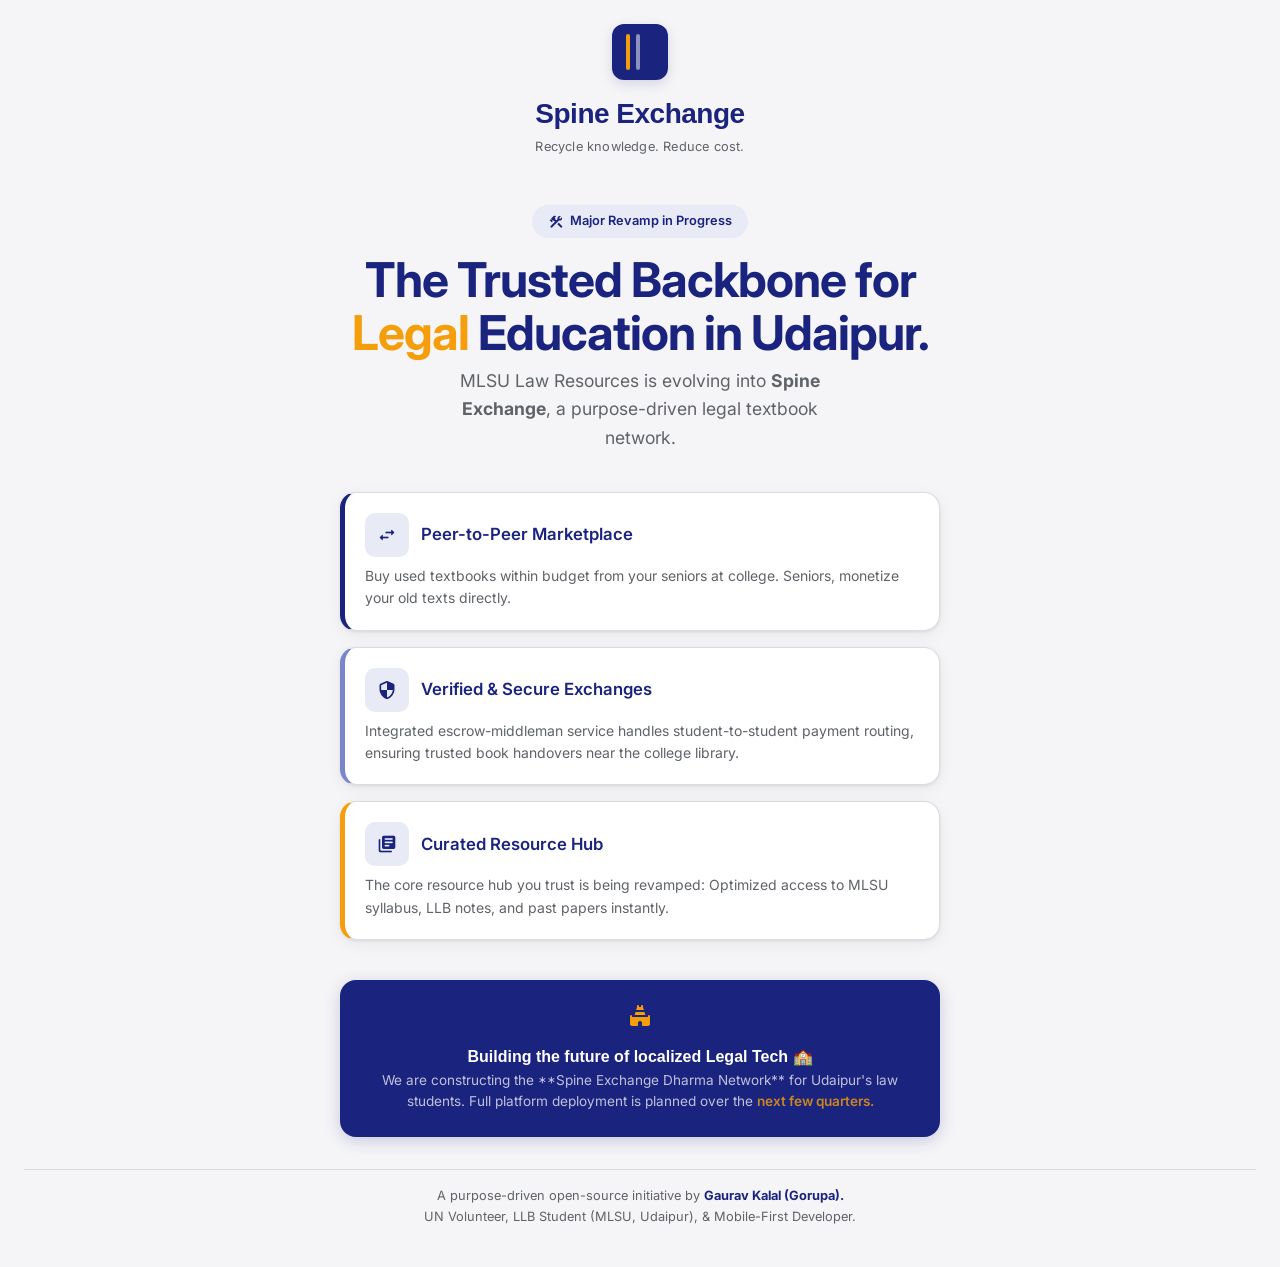
==== commit a31521d6: "Update index.html" ====
--- a/index.html
+++ b/index.html
@@ -3,838 +3,288 @@
 <head>
     <meta charset="UTF-8">
     <meta name="viewport" content="width=device-width, initial-scale=1.0">
-    <title>Spine Exchange - Law Book Marketplace & MLSU Resources</title>
-    <meta name="description" content="Student-to-student used law textbook marketplace for MLSU Udaipur. Buy, sell, and access legal study resources.">
+    <title>Spine Exchange - Coming Soon (Revamped MLSU Law Resources)</title>
+    <meta name="description" content="MLSU Law Resources is revamping into Spine Exchange. The Student-to-Student Legal Textbook Marketplace and Resource Hub for Udaipur. Built by Gaurav Kalal.">
+    
     <meta name="theme-color" content="#1a237e">
-    <link rel="manifest" href="manifest.json">
-
-    <link href="https://fonts.googleapis.com/css2?family=Inter:wght@300;400;500;600;700&family=Google+Sans:wght@400;500;700&display=swap" rel="stylesheet">
+
+    <link href="https://fonts.googleapis.com/css2?family=Inter:wght@400;500;600;700&family=Google+Sans:wght@500;700&display=swap" rel="stylesheet">
+    
     <link href="https://fonts.googleapis.com/icon?family=Material+Icons+Round" rel="stylesheet">
-    <link rel="stylesheet" href="css/style.css">
 
     <style>
-        /* ─── DESIGN TOKENS ─────────────────────────────────────── */
+        /* ─── 1. DESIGN TOKENS (Identity) ───────────────────── */
         :root {
-            --brand-primary:     #1a237e;   /* deep indigo — ink of law */
-            --brand-primary-lt:  #3949ab;
-            --brand-accent:      #f59e0b;   /* warm amber — book spine gold */
-            --brand-accent-lt:   #fef3c7;
+            --brand-primary:     #1a237e;   /* Deep Indigo — The 'Ink of Law' */
+            --brand-accent:      #f59e0b;   /* Warm Amber — 'Book Spine Gold' */
             --brand-surface:     #ffffff;
             --brand-bg:          #f5f5f7;
-            --brand-border:      #e8eaed;
+            --brand-border:      #dadce0;
             --brand-text:        #1c1b1f;
             --brand-text-soft:   #5f6368;
-            --brand-text-xsoft:  #9aa0a6;
-            --brand-success:     #1e8e3e;
-            --brand-danger:      #d93025;
-
-            --radius-sm:   8px;
-            --radius-md:   14px;
-            --radius-lg:   20px;
-            --radius-xl:   28px;
-
             --shadow-card: 0 1px 3px rgba(0,0,0,.08), 0 4px 16px rgba(0,0,0,.06);
-            --shadow-hover: 0 4px 12px rgba(26,35,126,.14), 0 8px 32px rgba(26,35,126,.08);
-
-            --transition: 220ms cubic-bezier(.4,0,.2,1);
-        }
-
-        /* ─── RESET & BASE ──────────────────────────────────────── */
+            --transition: 250ms cubic-bezier(.4,0,.2,1);
+        }
+
+        /* ─── 2. RESET & BASE ────────────────────────────────── */
         *, *::before, *::after { box-sizing: border-box; margin: 0; padding: 0; }
-        html { scroll-behavior: smooth; }
         body {
-            font-family: 'Inter', 'Google Sans', sans-serif;
+            font-family: 'Inter', sans-serif;
             background: var(--brand-bg);
             color: var(--brand-text);
             line-height: 1.6;
             display: flex;
+            flex-direction: column;
             min-height: 100vh;
-        }
-        a { text-decoration: none; color: inherit; }
-        button, select, input { font-family: inherit; }
-
-        /* ─── SIDEBAR ───────────────────────────────────────────── */
-        .sidebar {
-            width: 260px;
-            min-height: 100vh;
-            background: var(--brand-surface);
-            border-right: 1px solid var(--brand-border);
-            display: flex;
-            flex-direction: column;
-            position: fixed;
-            top: 0; left: 0;
-            z-index: 100;
-            transition: transform var(--transition);
-            overflow-y: auto;
-        }
-
-        .sidebar-header {
-            padding: 20px 16px 12px;
-            border-bottom: 1px solid var(--brand-border);
-        }
-
-        .brand-logo {
-            display: flex;
-            align-items: center;
-            gap: 10px;
-            margin-bottom: 4px;
-        }
-
+            padding: 24px;
+            -webkit-font-smoothing: antialiased;
+        }
+
+        /* ─── 3. LAYOUT WRAPPERS ──────────────────────────────── */
+        .coming-soon-wrapper {
+            max-width: 600px;
+            margin: 0 auto;
+            flex: 1;
+            display: flex;
+            flex-direction: column;
+            align-items: center;
+            justify-content: center;
+        }
+
+        /* ─── 4. HEADER & BRANDING ────────────────────────────── */
+        header {
+            text-align: center;
+            margin-bottom: 48px;
+        }
+
+        /* Specialized Geometric Logo Icon placeholder */
         .brand-logo-icon {
-            width: 36px;
-            height: 36px;
+            width: 56px;
+            height: 56px;
             background: var(--brand-primary);
-            border-radius: var(--radius-sm);
-            display: flex;
+            border-radius: 12px;
+            display: inline-flex;
             align-items: center;
             justify-content: center;
-            flex-shrink: 0;
             position: relative;
+            margin-bottom: 12px;
             overflow: hidden;
-        }
-
-        /* Book-spine motif inside logo */
+            box-shadow: 0 4px 12px rgba(26,35,126,.15);
+        }
+        /* Geometric accent: stacked spine lines */
         .brand-logo-icon::before,
         .brand-logo-icon::after {
             content: '';
             position: absolute;
-            top: 6px; bottom: 6px;
-            width: 3px;
+            top: 10px; bottom: 10px;
+            width: 4px;
             border-radius: 2px;
             background: var(--brand-accent);
         }
-        .brand-logo-icon::before { left: 9px; }
-        .brand-logo-icon::after  { left: 15px; background: rgba(255,255,255,.6); }
-        .brand-logo-spine {
-            position: absolute;
-            left: 21px; top: 6px; bottom: 6px;
-            width: 3px;
-            border-radius: 2px;
-            background: rgba(255,255,255,.3);
-        }
+        .brand-logo-icon::before { left: 14px; }
+        .brand-logo-icon::after  { left: 24px; background: rgba(255,255,255,.5); }
 
         .brand-name {
-            font-size: .95rem;
+            font-family: 'Google Sans', sans-serif;
+            font-size: 1.75rem;
             font-weight: 700;
             color: var(--brand-primary);
-            letter-spacing: -.3px;
+            letter-spacing: -.5px;
         }
         .brand-tagline {
-            font-size: .67rem;
+            font-size: 0.8rem;
             color: var(--brand-text-soft);
             letter-spacing: .2px;
         }
 
-        /* ─── SIDEBAR SEARCH ────────────────────────────────────── */
-        .sidebar-search {
-            padding: 10px 12px;
-            display: flex;
-            align-items: center;
-            gap: 8px;
-            background: var(--brand-bg);
-            border-radius: var(--radius-sm);
-            margin: 12px 16px 0;
+        /* ─── 5. HERO / COMING SOON MESSAGE ─────────────────── */
+        .hero-section {
+            text-align: center;
+            margin-bottom: 40px;
+        }
+        .coming-soon-chip {
+            display: inline-flex;
+            align-items: center;
+            gap: 6px;
+            background: #e8eaf6; /* faint indigo */
+            color: var(--brand-primary);
+            border-radius: 20px;
+            padding: 6px 16px;
+            font-size: 0.8rem;
+            font-weight: 600;
+            margin-bottom: 16px;
+        }
+        .coming-soon-chip .material-icons-round { font-size: 16px; }
+
+        .hero-section h1 {
+            font-size: clamp(2.2rem, 5vw, 3rem);
+            font-weight: 700;
+            color: var(--brand-primary);
+            line-height: 1.1;
+            margin-bottom: 8px;
+            letter-spacing: -1px;
+        }
+        .hero-section h1 span { color: var(--brand-accent); }
+        .hero-section h2 {
+            font-size: 1.1rem;
+            font-weight: 400;
+            color: var(--brand-text-soft);
+            max-width: 420px;
+            margin: 0 auto;
+        }
+
+        /* ─── 6. UNIQUE FEATURE CARDS (The Pivot Showcase) ──── */
+        .feature-grid {
+            width: 100%;
+            display: flex;
+            flex-direction: column;
+            gap: 16px;
+            margin-bottom: 40px;
+        }
+
+        /* Specialized card styling: minimalist, semantic indigo/amber accents */
+        .feature-card {
+            background: var(--brand-surface);
             border: 1px solid var(--brand-border);
-            transition: border-color var(--transition), box-shadow var(--transition);
-        }
-        .sidebar-search:focus-within {
-            border-color: var(--brand-primary-lt);
-            box-shadow: 0 0 0 3px rgba(57,73,171,.1);
-        }
-        .sidebar-search .material-icons-round { font-size: 18px; color: var(--brand-text-xsoft); }
-        .sidebar-search input {
-            border: none; outline: none;
-            background: transparent;
-            font-size: .85rem;
-            color: var(--brand-text);
-            width: 100%;
-        }
-        .sidebar-search input::placeholder { color: var(--brand-text-xsoft); }
-
-        /* ─── NAV ───────────────────────────────────────────────── */
-        .sidebar-nav {
-            padding: 8px 8px 24px;
-            flex: 1;
-        }
-
-        .nav-section-title {
-            font-size: .68rem;
-            font-weight: 600;
-            letter-spacing: .8px;
-            text-transform: uppercase;
-            color: var(--brand-text-xsoft);
-            padding: 16px 8px 6px;
-        }
-
-        .nav-item {
-            display: flex;
-            align-items: center;
-            gap: 10px;
-            padding: 9px 12px;
-            border-radius: var(--radius-sm);
-            font-size: .87rem;
-            font-weight: 500;
-            color: var(--brand-text-soft);
-            transition: background var(--transition), color var(--transition);
-            cursor: pointer;
-        }
-        .nav-item .material-icons-round { font-size: 20px; flex-shrink: 0; }
-        .nav-item:hover { background: var(--brand-bg); color: var(--brand-text); }
-        .nav-item.active {
-            background: #e8eaf6;
-            color: var(--brand-primary);
-            font-weight: 600;
-        }
-        .nav-item.active .material-icons-round { color: var(--brand-primary); }
-        .nav-item.cta-item {
-            color: var(--brand-primary);
-            background: #e8eaf6;
-            margin-top: 4px;
-        }
-        .nav-item.cta-item:hover { background: #c5cae9; }
-
-        /* ─── AUTH PILL ─────────────────────────────────────────── */
-        .sidebar-auth {
-            padding: 12px 16px 16px;
-            border-top: 1px solid var(--brand-border);
-        }
-        .auth-btn {
-            display: flex;
-            align-items: center;
-            gap: 8px;
-            width: 100%;
-            padding: 9px 14px;
-            background: var(--brand-bg);
-            border: 1px solid var(--brand-border);
-            border-radius: var(--radius-xl);
-            font-size: .84rem;
-            font-weight: 500;
-            color: var(--brand-text);
-            cursor: pointer;
-            transition: background var(--transition), border-color var(--transition), box-shadow var(--transition);
-        }
-        .auth-btn .material-icons-round { font-size: 18px; color: var(--brand-text-soft); }
-        .auth-btn:hover {
-            background: #e8eaf6;
-            border-color: var(--brand-primary-lt);
-            box-shadow: 0 2px 8px rgba(26,35,126,.1);
-        }
-        .auth-dot {
-            width: 7px; height: 7px;
-            border-radius: 50%;
-            background: var(--brand-text-xsoft);
-            margin-left: auto;
-        }
-
-        /* ─── MAIN WRAPPER ──────────────────────────────────────── */
-        .main-wrapper {
-            margin-left: 260px;
-            flex: 1;
-            display: flex;
-            flex-direction: column;
-            min-height: 100vh;
-        }
-
-        /* ─── HERO ──────────────────────────────────────────────── */
-        .hero {
-            background: var(--brand-primary);
-            padding: 40px 24px 48px;
-            position: relative;
-            overflow: hidden;
-        }
-
-        /* Geometric accent — stacked book-spine lines */
-        .hero::before {
-            content: '';
-            position: absolute;
-            top: 0; right: 0;
-            width: 340px; height: 100%;
-            background: repeating-linear-gradient(
-                90deg,
-                transparent 0px,
-                transparent 14px,
-                rgba(255,255,255,.04) 14px,
-                rgba(255,255,255,.04) 18px
-            );
-            pointer-events: none;
-        }
-        .hero::after {
-            content: '';
-            position: absolute;
-            bottom: -40px; right: -40px;
-            width: 200px; height: 200px;
-            border-radius: 50%;
-            background: radial-gradient(circle, rgba(245,158,11,.18) 0%, transparent 70%);
-            pointer-events: none;
-        }
-
-        .hero-content { position: relative; z-index: 1; max-width: 600px; }
-
-        .hero-chips {
-            display: flex;
-            flex-wrap: wrap;
-            gap: 8px;
-            margin-bottom: 18px;
-        }
-        .hero-chip {
-            display: inline-flex;
-            align-items: center;
-            gap: 5px;
-            padding: 5px 12px;
-            background: rgba(255,255,255,.12);
-            border: 1px solid rgba(255,255,255,.2);
-            border-radius: var(--radius-xl);
-            font-size: .75rem;
-            font-weight: 500;
-            color: rgba(255,255,255,.9);
-            backdrop-filter: blur(4px);
-        }
-        .hero-chip .material-icons-round { font-size: 14px; }
-        .hero-chip.accent { background: rgba(245,158,11,.2); border-color: rgba(245,158,11,.4); color: #fde68a; }
-
-        .hero h1 {
-            font-size: clamp(1.8rem, 4vw, 2.6rem);
-            font-weight: 700;
-            color: #fff;
-            letter-spacing: -.5px;
-            line-height: 1.15;
-            margin-bottom: 6px;
-        }
-        .hero h1 span { color: var(--brand-accent); }
-        .hero h2 {
-            font-size: clamp(.95rem, 2vw, 1.15rem);
-            font-weight: 400;
-            color: rgba(255,255,255,.7);
-            margin-bottom: 14px;
-        }
-        .hero p {
-            font-size: .9rem;
-            color: rgba(255,255,255,.65);
-            max-width: 480px;
-            line-height: 1.65;
-            margin-bottom: 24px;
-        }
-
-        .hero-actions { display: flex; gap: 10px; flex-wrap: wrap; }
-        .hero-btn {
-            display: inline-flex;
-            align-items: center;
-            gap: 7px;
-            padding: 10px 20px;
-            border-radius: var(--radius-xl);
-            font-size: .87rem;
-            font-weight: 600;
-            cursor: pointer;
-            border: none;
-            transition: transform var(--transition), box-shadow var(--transition);
-        }
-        .hero-btn:active { transform: scale(.97); }
-        .hero-btn.primary {
-            background: var(--brand-accent);
-            color: #1a1200;
-        }
-        .hero-btn.primary:hover { box-shadow: 0 4px 20px rgba(245,158,11,.45); }
-        .hero-btn.secondary {
-            background: rgba(255,255,255,.1);
-            color: rgba(255,255,255,.9);
-            border: 1px solid rgba(255,255,255,.2);
-        }
-        .hero-btn.secondary:hover { background: rgba(255,255,255,.18); }
-        .hero-btn .material-icons-round { font-size: 18px; }
-
-        /* ─── MAIN CONTENT ──────────────────────────────────────── */
-        main { flex: 1; }
-        .content-wrapper {
-            max-width: 800px;
-            margin: 0 auto;
-            padding: 28px 20px 48px;
-            display: flex;
-            flex-direction: column;
-            gap: 20px;
-        }
-
-        /* ─── SECTION HEADERS ───────────────────────────────────── */
-        .section-header {
-            display: flex;
-            align-items: center;
-            gap: 10px;
-            margin-bottom: 4px;
-        }
-        .section-header .material-icons-round {
-            font-size: 22px;
-            color: var(--brand-primary);
-        }
-        .section-header h3 {
-            font-size: 1.05rem;
-            font-weight: 700;
-            color: var(--brand-text);
-        }
-        .section-subhead {
-            font-size: .82rem;
-            color: var(--brand-text-soft);
-            margin-bottom: 16px;
-            padding-left: 32px;
-        }
-
-        /* ─── CARDS ─────────────────────────────────────────────── */
-        .md-card {
-            background: var(--brand-surface);
-            border-radius: var(--radius-lg);
+            border-radius: 16px;
             padding: 20px;
             box-shadow: var(--shadow-card);
-            border: 1px solid var(--brand-border);
-            transition: box-shadow var(--transition);
-        }
-        .md-card:hover { box-shadow: var(--shadow-hover); }
-
-        .animate-in {
-            animation: slideUp .4s cubic-bezier(.4,0,.2,1) both;
-        }
-        @keyframes slideUp {
-            from { opacity: 0; transform: translateY(16px); }
-            to   { opacity: 1; transform: translateY(0); }
-        }
-        .animate-in:nth-child(2) { animation-delay: .07s; }
-        .animate-in:nth-child(3) { animation-delay: .14s; }
-        .animate-in:nth-child(4) { animation-delay: .21s; }
-        .animate-in:nth-child(5) { animation-delay: .28s; }
-
-        /* ─── MARKETPLACE FILTER BAR ─────────────────────────────── */
-        .market-filter-bar {
-            display: flex;
-            flex-wrap: wrap;
-            gap: 10px;
-            margin: 14px 0;
-            align-items: flex-end;
-        }
-        .filter-group {
-            display: flex;
-            flex-direction: column;
-            gap: 4px;
-            flex: 1;
-            min-width: 120px;
-        }
-        .filter-group label {
-            font-size: .72rem;
-            font-weight: 600;
-            color: var(--brand-text-soft);
-            letter-spacing: .3px;
-            text-transform: uppercase;
-        }
-        .filter-group select,
-        .filter-group input {
-            padding: 9px 12px;
-            border: 1px solid var(--brand-border);
-            border-radius: var(--radius-sm);
-            font-size: .85rem;
-            color: var(--brand-text);
-            background: var(--brand-bg);
-            outline: none;
-            transition: border-color var(--transition), box-shadow var(--transition);
-            -webkit-appearance: none;
-        }
-        .filter-group select:focus,
-        .filter-group input:focus {
-            border-color: var(--brand-primary-lt);
-            box-shadow: 0 0 0 3px rgba(57,73,171,.1);
-            background: var(--brand-surface);
-        }
-
-        .search-action-btn {
-            display: inline-flex;
-            align-items: center;
-            gap: 7px;
-            padding: 10px 20px;
-            background: var(--brand-primary);
-            color: #fff;
-            border: none;
-            border-radius: var(--radius-sm);
-            font-size: .87rem;
-            font-weight: 600;
-            cursor: pointer;
-            transition: background var(--transition), transform var(--transition), box-shadow var(--transition);
-            white-space: nowrap;
-            height: fit-content;
-        }
-        .search-action-btn:hover { background: var(--brand-primary-lt); box-shadow: 0 4px 16px rgba(26,35,126,.25); }
-        .search-action-btn:active { transform: scale(.97); }
-        .search-action-btn .material-icons-round { font-size: 18px; }
-
-        /* ─── BOOK GRID PLACEHOLDER ──────────────────────────────── */
-        .book-grid-placeholder {
-            text-align: center;
-            padding: 36px 20px;
-            border: 2px dashed var(--brand-border);
-            border-radius: var(--radius-md);
-            margin-top: 4px;
-            background: var(--brand-bg);
-        }
-        .book-grid-placeholder .material-icons-round {
-            font-size: 40px;
-            color: var(--brand-text-xsoft);
-            display: block;
-            margin-bottom: 10px;
-        }
-        .book-grid-placeholder p {
-            font-size: .87rem;
-            color: var(--brand-text-soft);
-            line-height: 1.6;
-        }
-        .book-grid-placeholder strong { color: var(--brand-primary); font-weight: 600; }
-
-        /* ─── RESOURCE FILTER BOX ────────────────────────────────── */
-        .official-filter-box {
-            background: var(--brand-surface);
-            border-radius: var(--radius-lg);
-            padding: 20px;
-            box-shadow: var(--shadow-card);
-            border: 1px solid var(--brand-border);
-            transition: box-shadow var(--transition);
-        }
-        .official-filter-box:hover { box-shadow: var(--shadow-hover); }
-
-        .official-filter-box label {
-            display: block;
-            font-size: .75rem;
-            font-weight: 600;
-            color: var(--brand-text-soft);
-            text-transform: uppercase;
-            letter-spacing: .4px;
-            margin: 12px 0 5px;
-        }
-        .official-filter-box select {
-            width: 100%;
-            padding: 10px 14px;
-            border: 1px solid var(--brand-border);
-            border-radius: var(--radius-sm);
-            font-size: .88rem;
-            color: var(--brand-text);
-            background: var(--brand-bg);
-            outline: none;
-            transition: border-color var(--transition), box-shadow var(--transition);
-            -webkit-appearance: none;
-            background-image: url("data:image/svg+xml,%3Csvg xmlns='http://www.w3.org/2000/svg' width='12' height='12' viewBox='0 0 24 24' fill='none' stroke='%239aa0a6' stroke-width='2'%3E%3Cpolyline points='6 9 12 15 18 9'/%3E%3C/svg%3E");
-            background-repeat: no-repeat;
-            background-position: right 12px center;
-            padding-right: 32px;
-        }
-        .official-filter-box select:focus {
-            border-color: var(--brand-primary-lt);
-            box-shadow: 0 0 0 3px rgba(57,73,171,.1);
-            background-color: var(--brand-surface);
-        }
-        .official-filter-box select:disabled { opacity: .5; cursor: not-allowed; }
-
-        /* ─── RESULTS CONTAINER ──────────────────────────────────── */
-        #results-container {
-            margin-top: 0;
-        }
-        #results-container > div {
-            text-align: center;
-            padding: 20px;
-            font-size: .85rem;
-            color: var(--brand-text-soft);
-        }
-
-        /* ─── BIO CARD ───────────────────────────────────────────── */
-        .bio-card {
-            display: flex;
-            align-items: center;
-            gap: 16px;
-        }
-        .bio-avatar {
+            transition: transform var(--transition), border-color var(--transition);
+        }
+        .feature-card:hover { transform: translateY(-2px); border-color: #c5cae9; }
+        
+        .feature-card-header {
+            display: flex;
+            align-items: center;
+            gap: 12px;
+            margin-bottom: 8px;
+        }
+        
+        /* Localized card icons placeholders */
+        .feature-icon-wrapper {
             width: 44px;
             height: 44px;
-            background: #24292e;
-            border-radius: 50%;
+            background: #e8eaf6; /* faint indigo */
+            border-radius: 10px;
             display: flex;
             align-items: center;
             justify-content: center;
-            flex-shrink: 0;
-        }
-        .bio-avatar .material-icons-round { font-size: 22px; color: #fff; }
-        .bio-info { flex: 1; min-width: 0; }
-        .bio-info h3 { font-size: .95rem; font-weight: 700; margin-bottom: 1px; }
-        .bio-info p { font-size: .78rem; color: var(--brand-text-soft); }
-
-        .download-btn {
-            display: inline-flex;
-            align-items: center;
-            gap: 7px;
-            padding: 9px 18px;
-            border-radius: var(--radius-sm);
-            font-size: .84rem;
+            color: var(--brand-primary);
+        }
+        .feature-icon-wrapper .material-icons-round { font-size: 20px; }
+
+        .feature-card h3 {
+            font-size: 1.05rem;
             font-weight: 600;
-            cursor: pointer;
-            transition: background var(--transition), transform var(--transition);
-        }
-        .download-btn:active { transform: scale(.97); }
-
-        /* ─── TEA CARD ───────────────────────────────────────────── */
-        .tea-card {
-            background: #fff8e1; /* very faint amber */
-            border-color: #ffe082;
-            text-align: center;
-        }
-        .tea-card h3 { color: #1a1200; margin-bottom: 8px; font-weight: 700; }
-        .tea-card p { font-size: .88rem; color: #5d4037; margin-bottom: 18px; line-height: 1.6; }
-
-        .lucrative-btn {
-            display: inline-flex;
-            align-items: center;
-            gap: 8px;
-            padding: 12px 24px;
-            background: var(--brand-accent);
-            color: #1a1200;
-            border-radius: var(--radius-xl);
-            font-weight: 700;
-            font-size: .95rem;
-            box-shadow: 0 4px 12px rgba(245,158,11,.3);
-            transition: box-shadow var(--transition), transform var(--transition);
-        }
-        .lucrative-btn:hover { box-shadow: 0 6px 20px rgba(245,158,11,.5); }
-        .lucrative-btn:active { transform: scale(.97); }
-
-        /* ─── FOOTER & LICENSE ──────────────────────────────────── */
-        .license-invite {
-            text-align: center;
-            font-size: .78rem;
-            color: var(--brand-text-soft);
-            margin-top: 10px;
-            padding: 0 20px;
-            line-height: 1.5;
-        }
-        .license-invite strong { color: var(--brand-primary); font-weight: 600; }
-
+            color: var(--brand-primary);
+        }
+        .feature-card p {
+            font-size: 0.875rem;
+            color: var(--brand-text-soft);
+            line-height: 1.6;
+        }
+
+        /* specialized card accents */
+        .feature-card.marketplace { border-left: 5px solid var(--brand-primary); }
+        .feature-card.middleware { border-left: 5px solid #7986cb; } /* Indigo secondary */
+        .feature-card.resources { border-left: 5px solid var(--brand-accent); }
+
+        /* ─── 7. ROADMAP / CREATOR CARD ──────────────────────── */
+        .creator-card {
+            width: 100%;
+            background: var(--brand-primary);
+            color: rgba(255,255,255,.9);
+            border-radius: 16px;
+            padding: 24px;
+            text-align: center;
+            display: flex;
+            flex-direction: column;
+            align-items: center;
+            gap: 16px;
+            margin-bottom: 32px;
+            box-shadow: 0 4px 16px rgba(26,35,126,.2);
+        }
+        .creator-card .material-icons-round { font-size: 24px; color: var(--brand-accent); }
+        .creator-card h3 { font-family: 'Google Sans', sans-serif; font-size: 1rem; font-weight: 700; color: #fff; }
+        .creator-card p { font-size: 0.85rem; line-height: 1.6; opacity: 0.8; }
+        .creator-card span.udpr { color: var(--brand-accent); font-weight: 600; }
+
+        /* ─── 8. FOOTER (Credential) ───────────────────────────── */
         footer {
-            padding: 24px 20px;
+            text-align: center;
+            padding: 16px;
             border-top: 1px solid var(--brand-border);
+            width: 100%;
             margin-top: auto;
-            background: var(--brand-surface);
-            text-align: center;
-            font-size: .82rem;
-            color: var(--brand-text-xsoft);
-        }
-
-        /* ─── ANIMATION & RIPPLE ────────────────────────────────── */
-        .ripple {
-            position: relative;
-            overflow: hidden;
-            -webkit-mask-image: -webkit-radial-gradient(white, black); /* safari fix */
-        }
-
-        /* ─── RESPONSIVE ────────────────────────────────────────── */
-        @media (max-width: 960px) {
-            .sidebar { transform: translateX(-100%); }
-            .sidebar.open { transform: translateX(0); box-shadow: 12px 0 32px rgba(0,0,0,.1); }
-            .main-wrapper { margin-left: 0; }
-            
-            /* Add a mobile header with menu toggle if needed */
-        }
-
-        @media (max-width: 600px) {
-            .hero { padding: 32px 20px 40px; }
-            .hero-actions { flex-direction: column; gap: 8px; }
-            .hero-btn { width: 100%; justify-content: center; }
-            
-            .content-wrapper { padding: 20px 16px 40px; gap: 16px; }
-            .md-card { padding: 16px; }
-            
-            .market-filter-bar { flex-direction: column; align-items: stretch; gap: 12px; }
-            .filter-group { min-width: 100%; }
-            .search-action-btn { width: 100%; justify-content: center; margin-top: 4px; }
-        }
+        }
+        footer p {
+            font-size: 0.8rem;
+            color: var(--brand-text-soft);
+        }
+        footer strong { color: var(--brand-primary); }
     </style>
 </head>
 <body>
 
-    <aside class="sidebar">
-        <div class="sidebar-header">
-            <div class="brand-logo">
-                <div class="brand-logo-icon">
-                    <div class="brand-logo-spine"></div>
+    <div class="coming-soon-wrapper">
+        <header>
+            <div class="brand-logo-icon">
+                <div class="brand-logo-spine"></div>
+            </div>
+            <div class="brand-name">Spine Exchange</div>
+            <div class="brand-tagline">Recycle knowledge. Reduce cost.</div>
+        </header>
+
+        <section class="hero-section">
+            <div class="coming-soon-chip">
+                <span class="material-icons-round">construction</span> Major Revamp in Progress
+            </div>
+            <h1>The Trusted Backbone for <span>Legal</span> Education in Udaipur.</h1>
+            <h2>MLSU Law Resources is evolving into <strong>Spine Exchange</strong>, a purpose-driven legal textbook network.</h2>
+        </section>
+
+        <div class="feature-grid">
+            
+            <div class="feature-card marketplace">
+                <div class="feature-card-header">
+                    <div class="feature-icon-wrapper"><span class="material-icons-round">swap_horiz</span></div>
+                    <h3>Peer-to-Peer Marketplace</h3>
                 </div>
-                <div>
-                    <div class="brand-name">Spine Exchange</div>
-                    <div class="brand-tagline">Recycle knowledge. Reduce cost.</div>
+                <p>Buy used textbooks within budget from your seniors at college. Seniors, monetize your old texts directly.</p>
+            </div>
+
+            <div class="feature-card middleware">
+                <div class="feature-card-header">
+                    <div class="feature-icon-wrapper"><span class="material-icons-round">security</span></div>
+                    <h3>Verified & Secure Exchanges</h3>
                 </div>
-            </div>
+                <p>Integrated escrow-middleman service handles student-to-student payment routing, ensuring trusted book handovers near the college library.</p>
+            </div>
+
+            <div class="feature-card resources">
+                <div class="feature-card-header">
+                    <div class="feature-icon-wrapper"><span class="material-icons-round">library_books</span></div>
+                    <h3>Curated Resource Hub</h3>
+                </div>
+                <p>The core resource hub you trust is being revamped: Optimized access to MLSU syllabus, LLB notes, and past papers instantly.</p>
+            </div>
+
         </div>
-        
-        <div class="sidebar-search">
-            <span class="material-icons-round">search</span>
-            <input type="text" placeholder="Search marketplace..." autocomplete="off">
+
+        <div class="creator-card">
+            <span class="material-icons-round">temple_hindu</span>
+            <div>
+                <h3>Building the future of localized Legal Tech 🏫</h3>
+                <p>We are constructing the **Spine Exchange Dharma Network** for Udaipur's law students. Full platform deployment is planned over the <span class="udpr">next few quarters.</span></p>
+            </div>
         </div>
 
-        <nav class="sidebar-nav">
-            <a href="#marketplace-section" class="nav-item active"><span class="material-icons-round">swap_horiz</span> The Exchange</a>
-            <a href="#resources-section" class="nav-item"><span class="material-icons-round">library_books</span> MLSU Resources</a>
-            
-            <div class="nav-section-title">Community</div>
-            <a href="#" class="nav-item cta-item"><span class="material-icons-round">add_shopping_cart</span> List a Book</a>
-            <a href="https://docs.google.com/forms/d/e/1FAIpQLSfpXtAw1ubSs2J_HRmVfZ4uiRAKo_5OsMf2MBtZVyfH4WJBgA/viewform?usp=header" target="_blank" class="nav-item">
-                <span class="material-icons-round">upload_file</span> Contribute Notes
-            </a>
-
-            <div class="nav-section-title">System</div>
-            <a href="opensource.html" class="nav-item"><span class="material-icons-round">code</span> Open Source</a>
-            <a href="privacy.html" class="nav-item"><span class="material-icons-round">security</span> Privacy</a>
-        </nav>
-
-        <div class="sidebar-auth">
-            <button class="auth-btn ripple">
-                <span class="material-icons-round">account_circle</span>
-                Student Account
-                <div class="auth-dot"></div>
-            </button>
-        </div>
-    </aside>
-
-    <div class="main-wrapper">
-        <section class="hero">
-            <div class="hero-content">
-                <div class="hero-chips">
-                    <div class="hero-chip"><span class="material-icons-round">school</span> Student Initiative</div>
-                    <div class="hero-chip accent"><span class="material-icons-round">fmd_good</span> Udaipur Local</div>
-                </div>
-                <h1>Spine Exchange</h1>
-                <h2>Legal Textbook Exchange & Resources</h2>
-                <p>Reduce costs by buying used textbooks from seniors. Recycle your old books. Access MLSU study materials instantly.</p>
-                <div class="hero-actions">
-                    <button class="hero-btn primary ripple" onclick="document.getElementById('marketplace-section').scrollIntoView();">
-                        <span class="material-icons-round">search</span> Browse Books
-                    </button>
-                    <button class="hero-btn secondary ripple" onclick="document.getElementById('resources-section').scrollIntoView();">
-                        <span class="material-icons-round">library_books</span> Find Resources
-                    </button>
-                </div>
-            </div>
-        </section>
-
-        <main>
-            <div class="content-wrapper">
-                
-                <div id="marketplace-section" class="md-card animate-in">
-                    <div class="section-header">
-                        <span class="material-icons-round">local_mall</span>
-                        <h3>Student Marketplace</h3>
-                    </div>
-                    <p class="section-subhead">Verified S2S Used Law Books in Udaipur</p>
-                    
-                    <div class="market-filter-bar">
-                        <div class="filter-group">
-                            <label for="bookSubject">Subject</label>
-                            <input type="text" id="bookSubject" placeholder="e.g., Contract Law">
-                        </div>
-                        <div class="filter-group">
-                            <label for="bookEdition">Edition Year</label>
-                            <select id="bookEdition">
-                                <option value="">Any</option>
-                                <option value="2024">2024</option>
-                                <option value="2023">2023</option>
-                                <option value="2022">2022</option>
-                            </select>
-                        </div>
-                        <div class="filter-group">
-                            <label for="bookPrice">Max Price</label>
-                            <input type="number" id="bookPrice" placeholder="₹">
-                        </div>
-                        <button class="search-action-btn ripple">
-                            <span class="material-icons-round">search</span> Search Books
-                        </button>
-                    </div>
-
-                    <div id="book-grid" class="book-grid-placeholder">
-                        <span class="material-icons-round">auto_stories</span>
-                        <p>Books listed for sale by MLSU students will appear here.</p>
-                        <p>Use the filters above or <strong>List a Book</strong> to get started.</p>
-                    </div>
-                </div>
-
-                <div id="resources-section" class="official-filter-box animate-in">
-                    <div class="section-header">
-                        <span class="material-icons-round">school</span>
-                        <h3>MLSU LLB Resources</h3>
-                    </div>
-                    <p class="section-subhead">Notes, Past Papers, and Syllabus instantly</p>
-                    
-                    <label for="courseSelect">1. Select Course</label>
-                    <select id="courseSelect" onchange="updateYears()">
-                        <option value="">--Select Course--</option>
-                        <option value="llb">LLB (3-Year)</option>
-                        <option value="ballb">BA.LLB (5-Year)</option>
-                    </select>
-
-                    <label for="yearSelect">2. Select Year / Semester</label>
-                    <select id="yearSelect" onchange="updateSubjects()" disabled>
-                        <option value="">--Select Year/Semester--</option>
-                    </select>
-
-                    <label for="subjectSelect">3. Select Subject Paper</label>
-                    <select id="subjectSelect" disabled>
-                        <option value="">--Select Subject--</option>
-                    </select>
-
-                    <button class="search-action-btn ripple" onclick="searchDatabase()" style="margin-top: 16px; width: 100%; justify-content: center;">
-                        <span class="material-icons-round">search</span> Find Materials
-                    </button>
-                </div>
-
-                <div id="results-container">
-                    <div class="animate-in">
-                        Select parameters above and click search to view resources.
-                    </div>
-                </div>
-
-                <div class="md-card animate-in bio-card">
-                    <div class="bio-avatar">
-                        <span class="material-icons-round">person</span>
-                    </div>
-                    <div class="bio-info">
-                        <h3>Gaurav Kalal</h3>
-                        <p>Founder & Maintainer | Mobile-First Open Source Advocate, Udaipur.</p>
-                    </div>
-                    <a href="https://github.com/gorupa" class="download-btn ripple" style="background: #24292e; color: white;" target="_blank">
-                        <span class="material-icons-round">code</span> GitHub
-                    </a>
-                </div>
-
-                <div class="md-card animate-in tea-card">
-                    <h3>Fuel Spine Exchange ☕</h3>
-                    <p>
-                        If Spine Exchange saved you ₹1000s on textbooks, consider buying the creator a tea! Your support maintains the platform, keeps resources free, and funds the escrow service for safe transactions among MLSU students.
-                    </p>
-                    <a href="upi://pay?pa=gauravkalal@ybl&pn=Gaurav%20Kalal&cu=INR" class="lucrative-btn ripple">
-                        <span style="font-size: 22px;">☕</span> Support with UPI
-                    </a>
-                </div>
-
-                <div class="license-invite animate-in">
-                    Spine Exchange is open source, licensed under <strong>GPLv3</strong>. We invite developers and law students from MLSU to help build the future of localized legal tech from Udaipur.
-                </div>
-
-            </div>
-        </main>
-
-        <footer>
-            &copy; 2024 Spine Exchange. A Gorupa initiative from Udaipur.
-        </footer>
     </div>
 
-    <script src="js/script.js"></script>
-    <script>
-        // Simple ripple effect handler
-        document.querySelectorAll('.ripple').forEach(button => {
-            button.addEventListener('click', function (e) {
-                let x = e.clientX - e.target.offsetLeft;
-                let y = e.clientY - e.target.offsetTop;
-                let ripples = document.createElement('span');
-                ripples.style.left = x + 'px';
-                ripples.style.top = y + 'px';
-                this.appendChild(ripples);
-                setTimeout(() => { ripples.remove() }, 600);
-            });
-        });
-    </script>
+    <footer>
+        <p>A purpose-driven open-source initiative by <strong>Gaurav Kalal (Gorupa).</strong></p>
+        <p>UN Volunteer, LLB Student (MLSU, Udaipur), & Mobile-First Developer.</p>
+    </footer>
+
 </body>
 </html>
